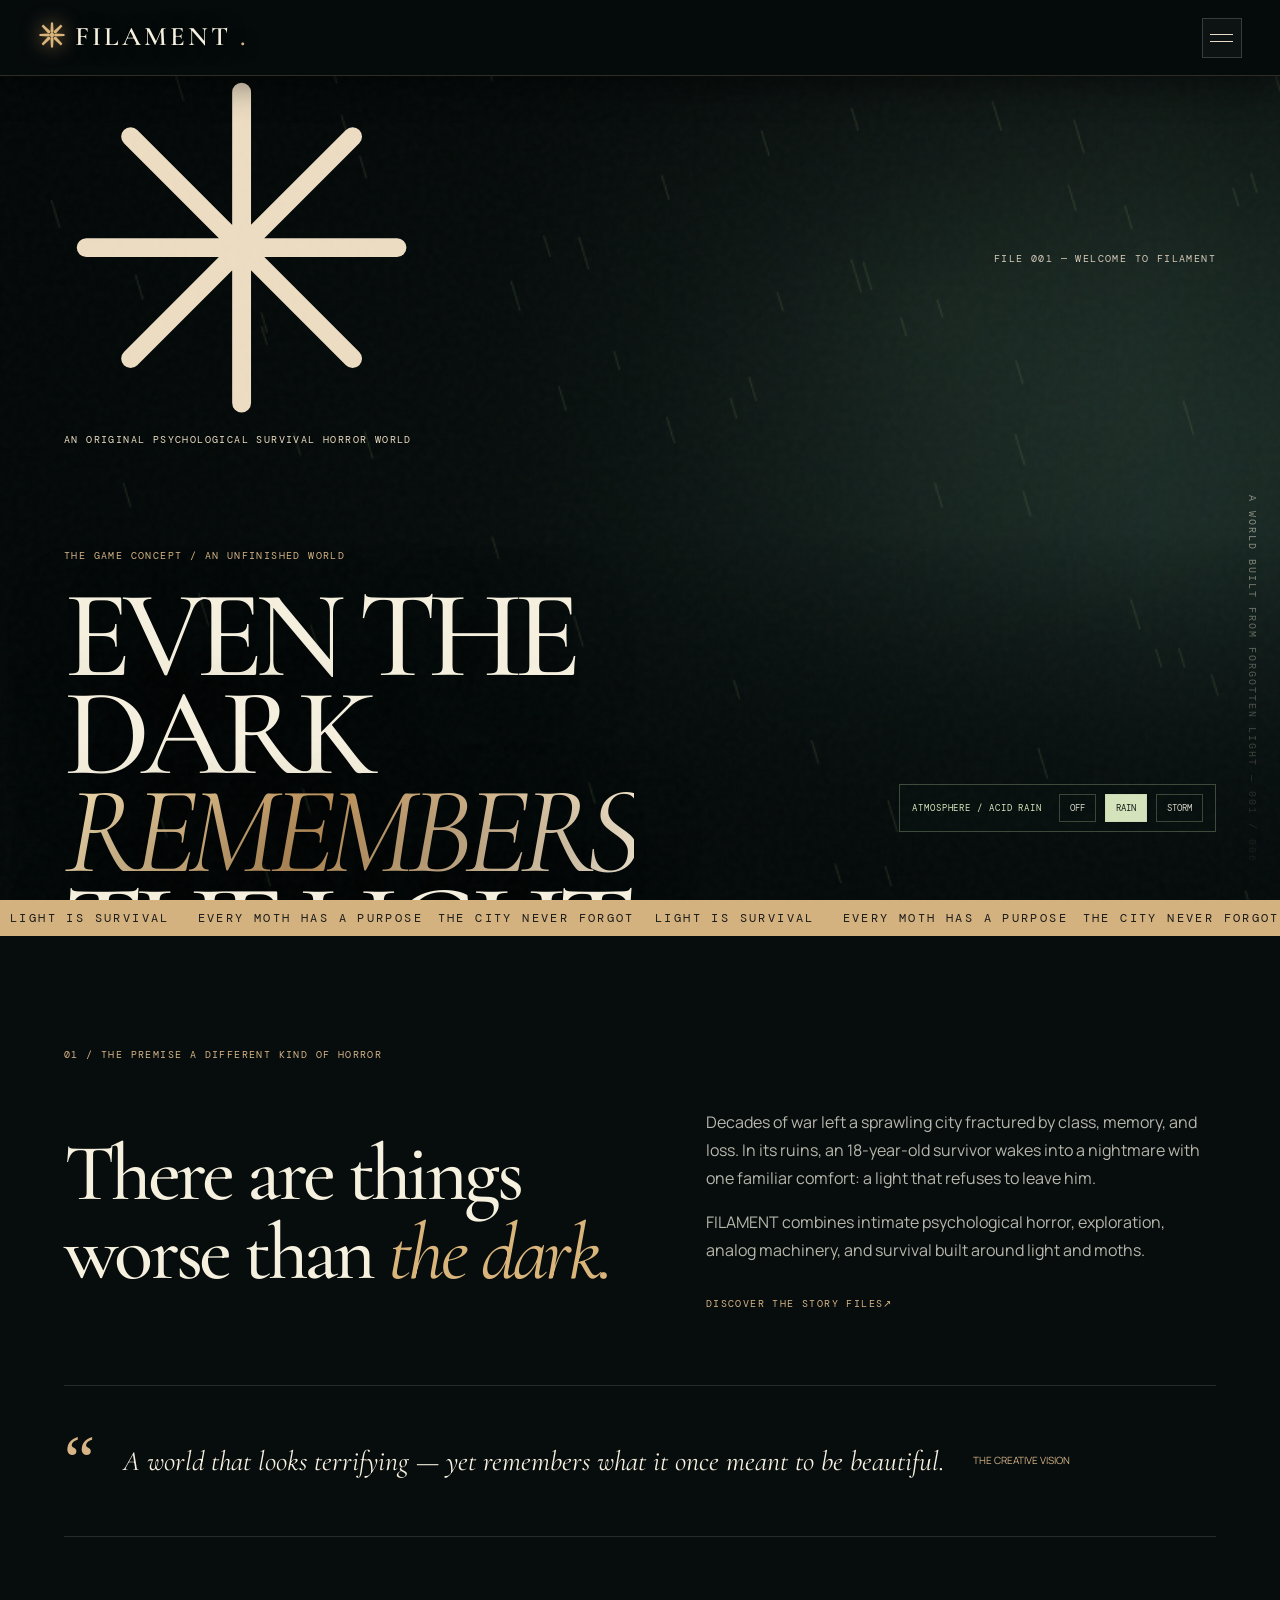
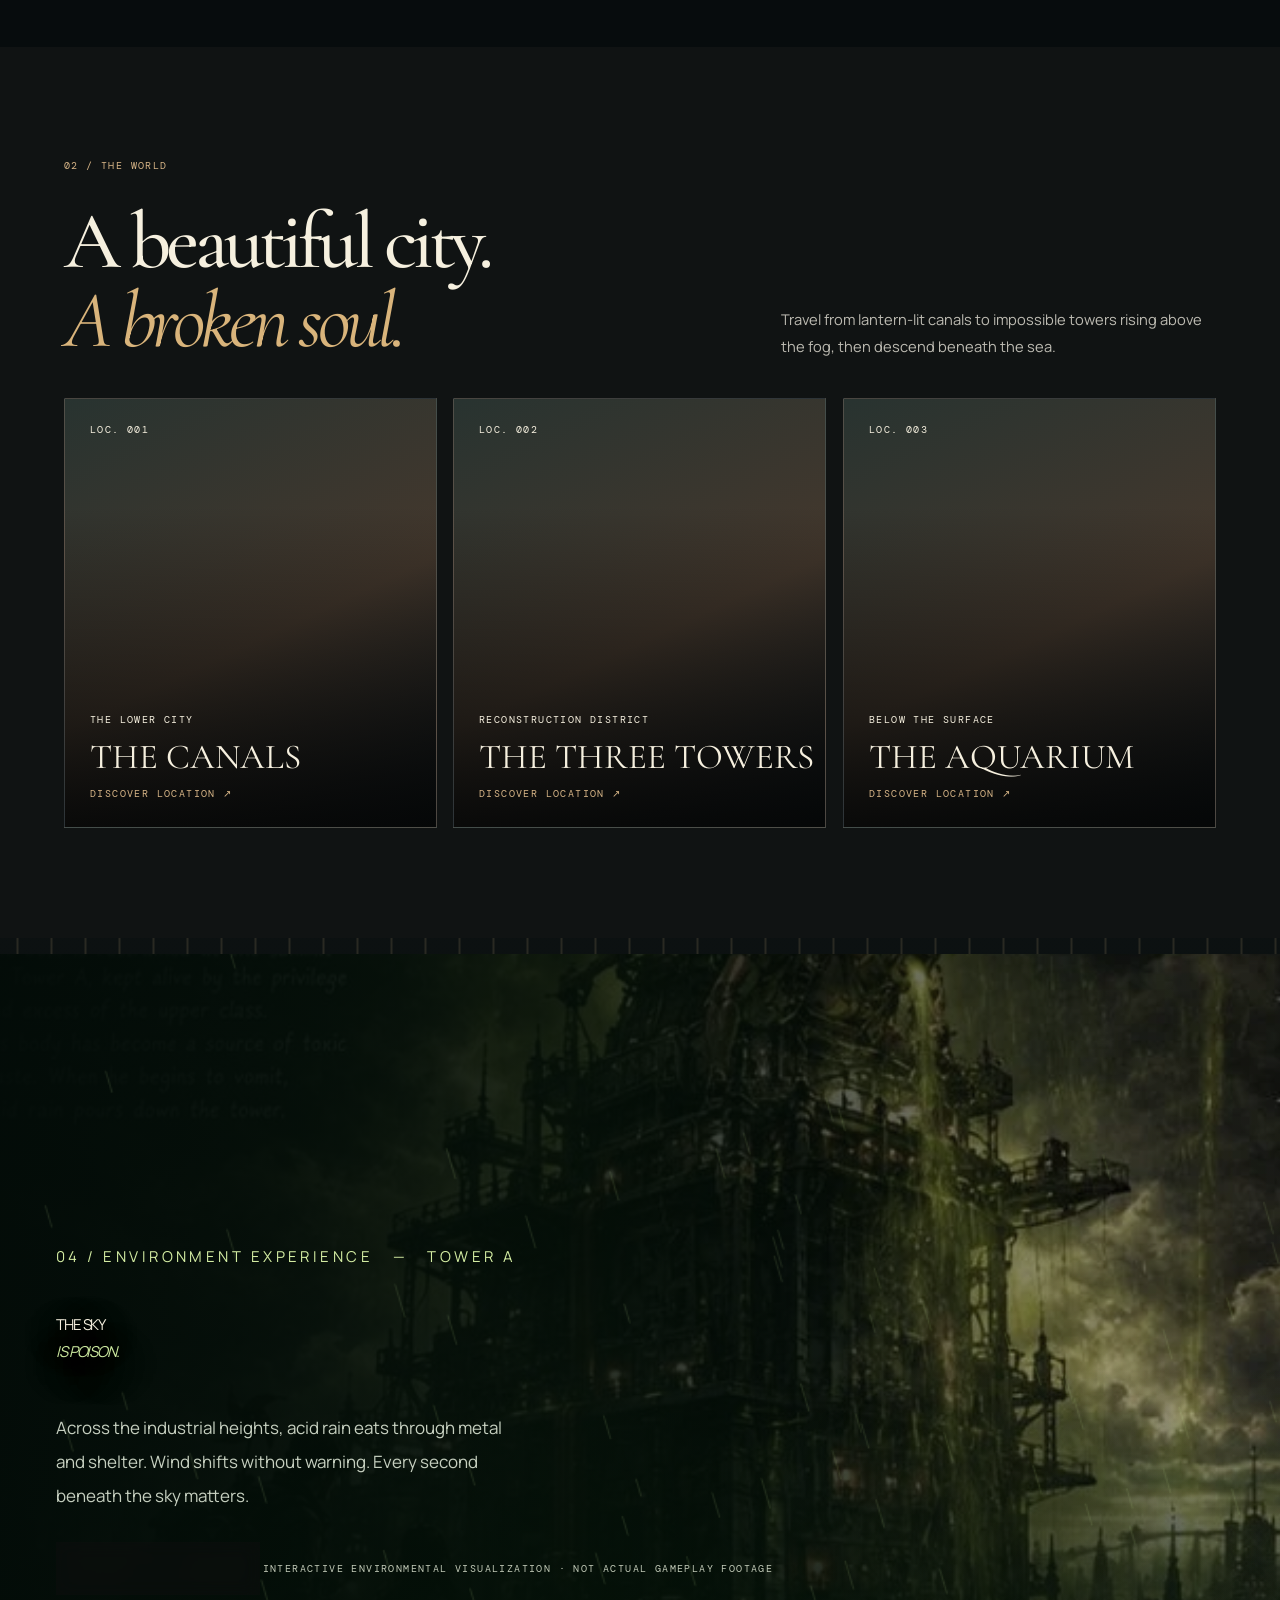
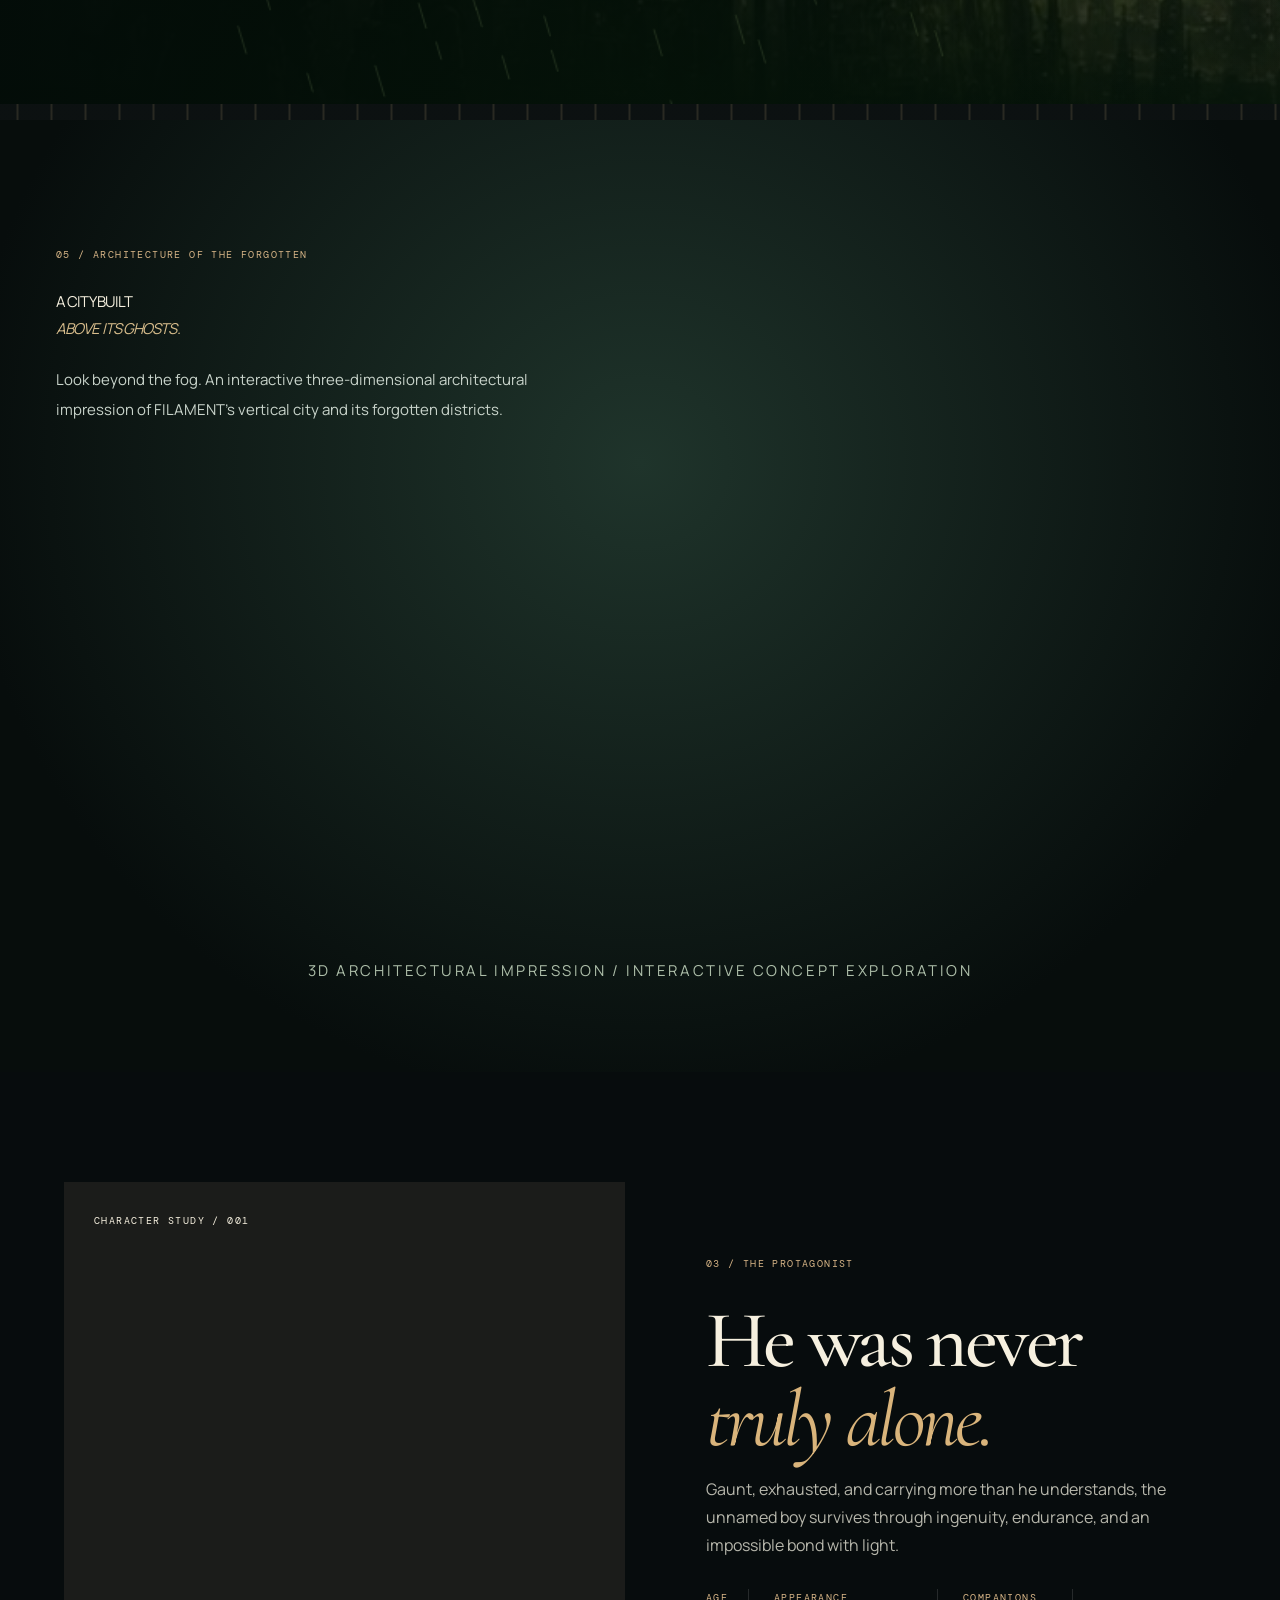
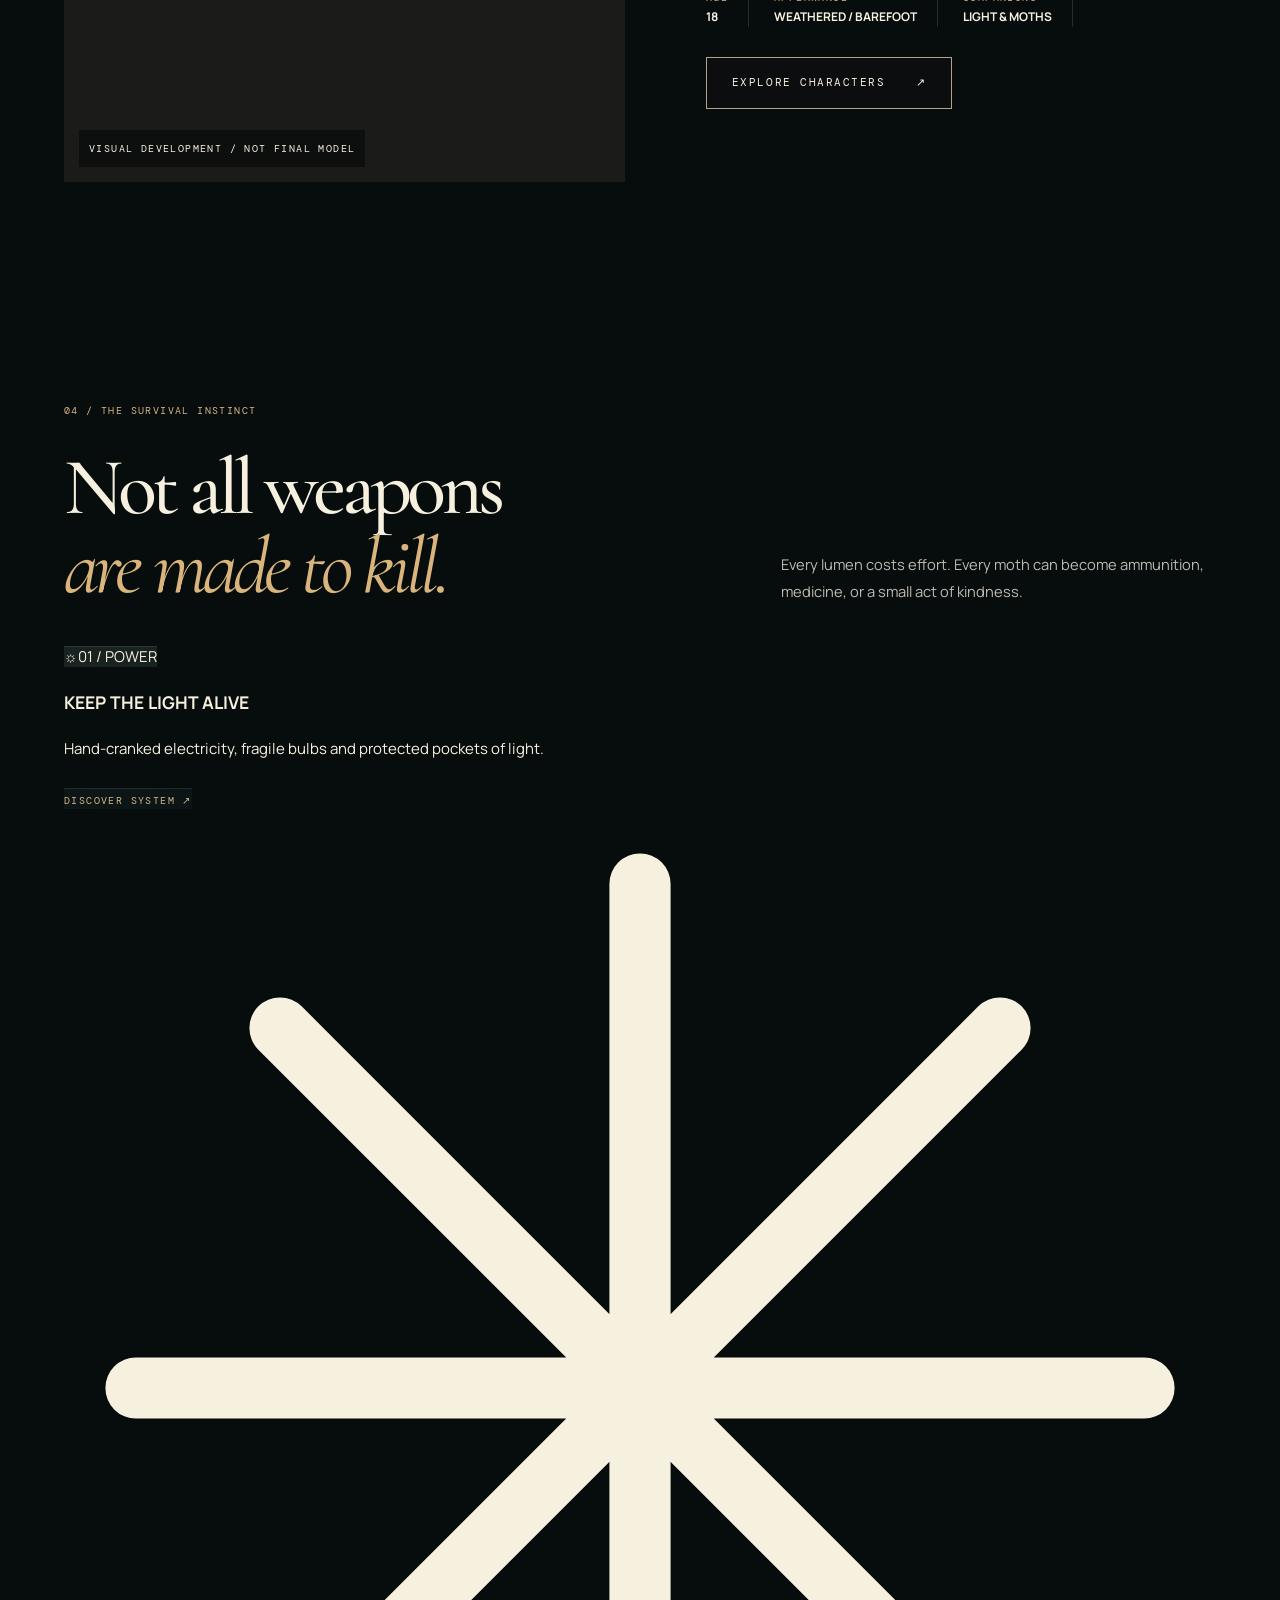
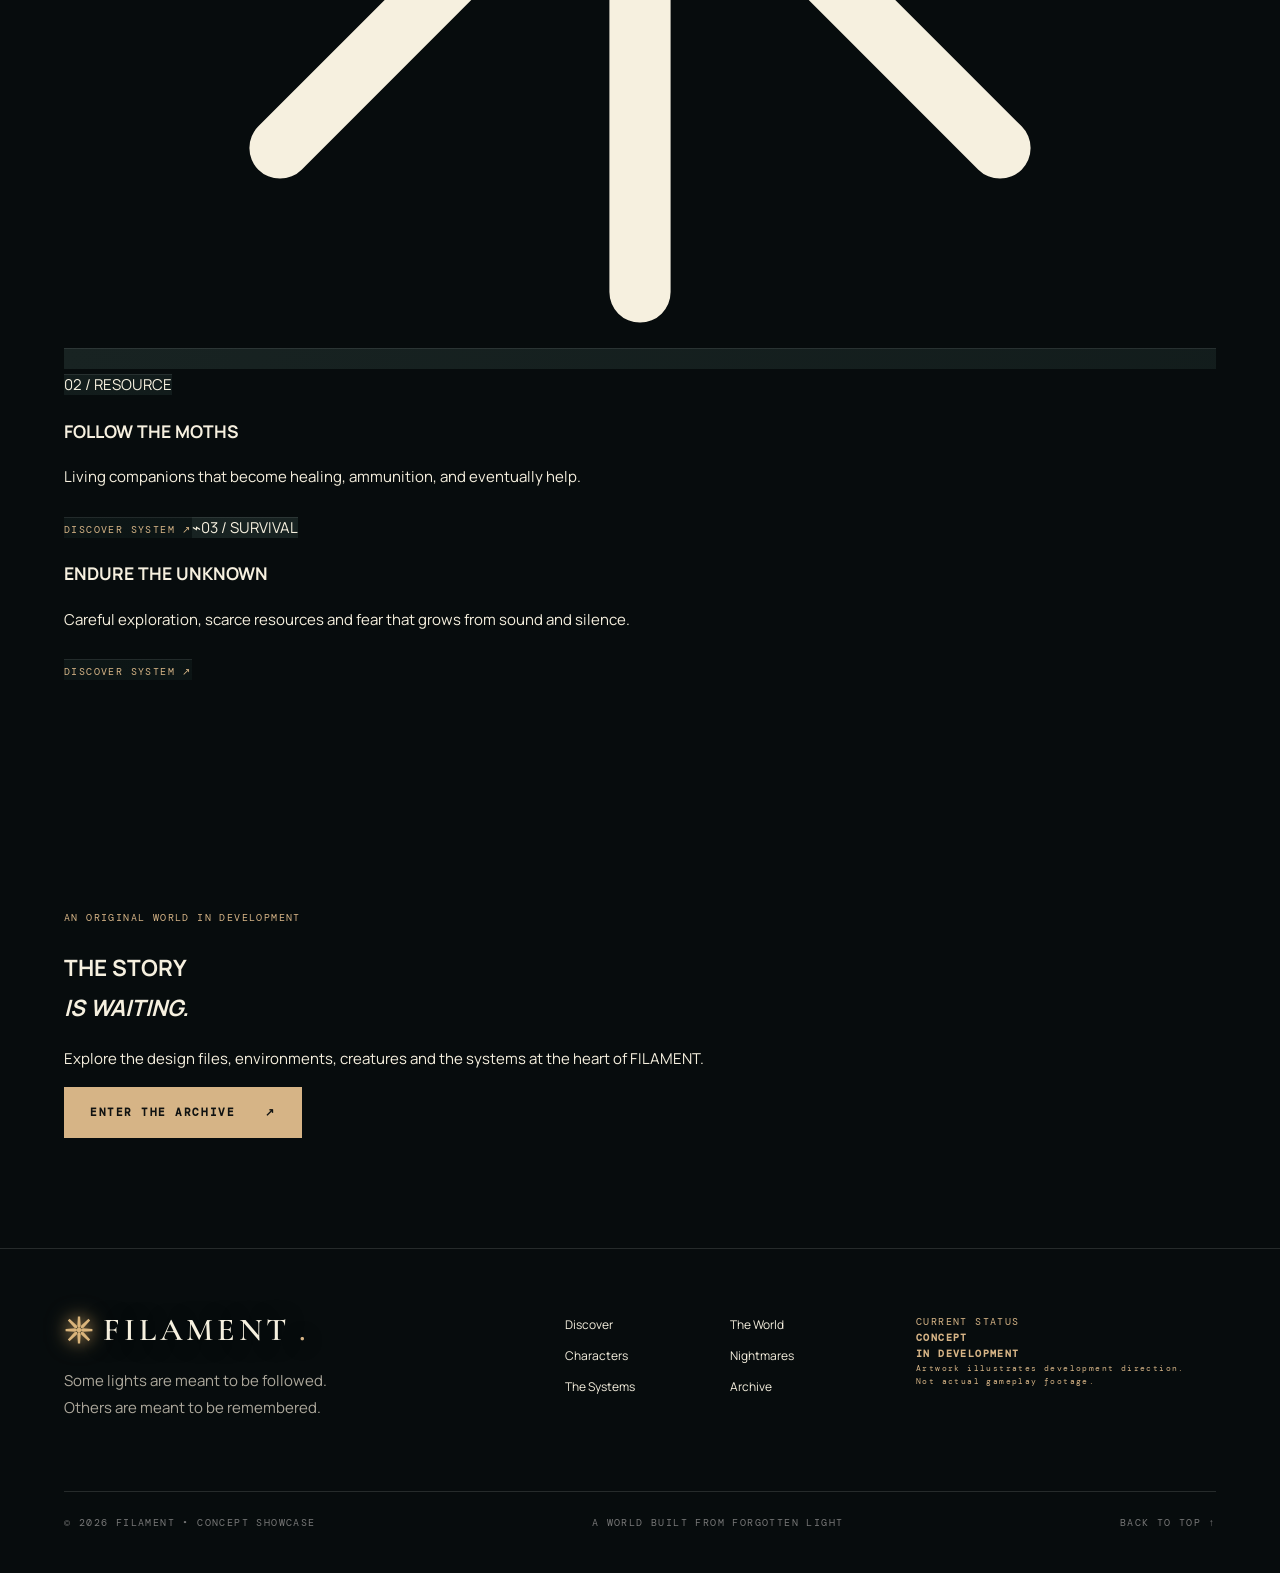
==== index.html @ 652386c0 "Restore missing creature/gallery layouts, rebalance negative spaces and unify footer logo" ====
<!doctype html>
<html lang="en"><head><meta charset="utf-8"/><meta name="viewport" content="width=device-width,initial-scale=1"/>
<meta name="theme-color" content="#0b0e0e"/><meta name="description" content="Discover FILAMENT, an original psychological survival horror world. Explore its characters, haunted city, creatures and light-driven survival systems."/>
<meta property="og:title" content="The Light Remembers | FILAMENT"/><meta property="og:description" content="Explore the atmospheric world, characters and survival systems of FILAMENT, a psychological horror game concept."/>
<title>The Light Remembers | FILAMENT</title><link rel="icon" href="assets/favicon.svg" type="image/svg+xml"/>
<link rel="preconnect" href="https://fonts.googleapis.com"/><link rel="preconnect" href="https://fonts.gstatic.com" crossorigin/>
<link href="https://fonts.googleapis.com/css2?family=Cormorant+Garamond:wght@400;500;600;700&family=DM+Mono:wght@400;500&family=Manrope:wght@400;500;600;700;800&display=swap" rel="stylesheet"/>
<link rel="stylesheet" href="style.css"/><link rel="preload" as="image" href="assets/world-city.webp"/>
<script src="script.js" defer></script><link rel="stylesheet" href="filament-immersive.css?v=4.1"/><link rel="stylesheet" href="filament-directors-cut.css?v=6"/><script src="filament-directors-cut.js?v=6" defer></script><link rel="stylesheet" href="filament-unified.css?v=7"><script src="filament-light.js?v=7" defer></script><link rel="stylesheet" href="filament-mobile-polish.css?v=9"><link rel="stylesheet" href="filament-layout-restored.css?v=10"></head>
<body class="page-home"><div class="noise" aria-hidden="true"></div><div class="scroll-meter" id="scroll-meter"></div>
<header class="site-header"><a class="wordmark" href="index.html" aria-label="FILAMENT home"><span class="brand-mark" aria-hidden="true"><svg class="filament-logo-symbol" xmlns="http://www.w3.org/2000/svg" viewBox="0 0 32 32" width="28" height="28" focusable="false" aria-hidden="true"><g fill="#d9b47b"><path d="M14.8 1.7h2.4l.6 10.4-1.8 2.4-1.8-2.4zM14.8 30.3h2.4l.6-10.4-1.8-2.4-1.8 2.4zM1.7 14.8v2.4l10.4.6 2.4-1.8-2.4-1.8zM30.3 14.8v2.4l-10.4.6-2.4-1.8 2.4-1.8zM5.9 4.1 4.1 5.9l7 7.8 3 .4-.4-3zM26.1 27.9l1.8-1.8-7-7.8-3-.4.4 3zM26.1 4.1l1.8 1.8-7 7.8-3 .4.4-3zM5.9 27.9l-1.8-1.8 7-7.8 3-.4-.4 3z"/><circle cx="16" cy="16" r="2.5"/></g></svg></span> FILAMENT<span class="wordmark-dot">.</span></a>
<nav class="desktop-nav" aria-label="Main navigation"><a class="nav-link active" href="index.html">Discover</a><a class="nav-link " href="world.html">The World</a><a class="nav-link " href="characters.html">Characters</a><a class="nav-link " href="creatures.html">Nightmares</a><a class="nav-link " href="systems.html">The Systems</a><a class="nav-link " href="archive.html">Archive</a></nav><div class="header-actions"><span class="header-state"><i></i> IN DEVELOPMENT</span><button class="menu-trigger" id="menu-trigger" type="button" aria-label="Open navigation" aria-expanded="false"><span></span><span></span></button></div></header>
<nav class="mobile-nav" id="mobile-nav" aria-label="Mobile navigation"><a class="nav-link active" href="index.html">Discover</a><a class="nav-link " href="world.html">The World</a><a class="nav-link " href="characters.html">Characters</a><a class="nav-link " href="creatures.html">Nightmares</a><a class="nav-link " href="systems.html">The Systems</a><a class="nav-link " href="archive.html">Archive</a></nav>
<main id="main">
<section class="hero-main"><div class="hero-scene"></div><div class="hero-glow" id="hero-glow"></div><div class="hero-vignette"></div>
<div class="hero-content container"><div class="hero-topline"><span class="eyebrow"><span class="tiny-star" aria-hidden="true"><svg xmlns="http://www.w3.org/2000/svg" viewBox="0 0 32 32" aria-hidden="true" focusable="false"><g stroke="currentColor" fill="none" stroke-width="1.7" stroke-linecap="round"><path d="M16 2v28M2 16h28M6 6l20 20M26 6 6 26"/></g><circle cx="16" cy="16" r="2.1" fill="currentColor"/></svg></span> AN ORIGINAL PSYCHOLOGICAL SURVIVAL HORROR WORLD</span><span class="section-index">FILE 001 — WELCOME TO FILAMENT</span></div>
<div class="hero-title-box"><div class="eyebrow gold">THE GAME CONCEPT / AN UNFINISHED WORLD</div><h1>EVEN THE DARK<br/><em>REMEMBERS</em><br/>THE LIGHT<span class="period">.</span></h1><p class="hero-desc">A city rebuilt from war. A boy guided by a single light. And a journey through a world that feels strangely familiar.</p>
<div class="hero-ctas"><a class="btn btn-gold" href="world.html">ENTER THE WORLD <span>↗</span></a><a class="btn btn-outline" href="characters.html">MEET THE BOY <span>↗</span></a></div></div>
<div class="hero-bottom"><div class="hero-coordinate"><span class="pulse-dot"></span> SIGNAL FOUND <strong>014.97 / NORTH CANAL</strong></div><button type="button" class="bulb-toggle" id="bulb-toggle" aria-pressed="true"><span class="bulb-toggle-icon" aria-hidden="true"><svg xmlns="http://www.w3.org/2000/svg" viewBox="0 0 32 32" aria-hidden="true" focusable="false"><g stroke="currentColor" fill="none" stroke-width="1.7" stroke-linecap="round"><path d="M16 2v28M2 16h28M6 6l20 20M26 6 6 26"/></g><circle cx="16" cy="16" r="2.1" fill="currentColor"/></svg></span><span>THE LIGHT IS <strong id="bulb-toggle-label">ON</strong></span><span class="switch"><i></i></span></button><a href="#premise" class="scroll-cue">SCROLL TO DESCEND <span>↓</span></a></div></div>
<div class="hero-side-text">A WORLD BUILT FROM FORGOTTEN LIGHT — 001 / 006</div></section>
<div class="ticker"><div class="ticker-track"><span>LIGHT IS SURVIVAL</span><b aria-hidden="true"><svg xmlns="http://www.w3.org/2000/svg" viewBox="0 0 32 32" aria-hidden="true" focusable="false"><g stroke="currentColor" fill="none" stroke-width="1.7" stroke-linecap="round"><path d="M16 2v28M2 16h28M6 6l20 20M26 6 6 26"/></g><circle cx="16" cy="16" r="2.1" fill="currentColor"/></svg></b><span>EVERY MOTH HAS A PURPOSE</span><b aria-hidden="true"><svg xmlns="http://www.w3.org/2000/svg" viewBox="0 0 32 32" aria-hidden="true" focusable="false"><g stroke="currentColor" fill="none" stroke-width="1.7" stroke-linecap="round"><path d="M16 2v28M2 16h28M6 6l20 20M26 6 6 26"/></g><circle cx="16" cy="16" r="2.1" fill="currentColor"/></svg></b><span>THE CITY NEVER FORGOT</span><b aria-hidden="true"><svg xmlns="http://www.w3.org/2000/svg" viewBox="0 0 32 32" aria-hidden="true" focusable="false"><g stroke="currentColor" fill="none" stroke-width="1.7" stroke-linecap="round"><path d="M16 2v28M2 16h28M6 6l20 20M26 6 6 26"/></g><circle cx="16" cy="16" r="2.1" fill="currentColor"/></svg></b><span>LIGHT IS SURVIVAL</span><b aria-hidden="true"><svg xmlns="http://www.w3.org/2000/svg" viewBox="0 0 32 32" aria-hidden="true" focusable="false"><g stroke="currentColor" fill="none" stroke-width="1.7" stroke-linecap="round"><path d="M16 2v28M2 16h28M6 6l20 20M26 6 6 26"/></g><circle cx="16" cy="16" r="2.1" fill="currentColor"/></svg></b><span>EVERY MOTH HAS A PURPOSE</span><b aria-hidden="true"><svg xmlns="http://www.w3.org/2000/svg" viewBox="0 0 32 32" aria-hidden="true" focusable="false"><g stroke="currentColor" fill="none" stroke-width="1.7" stroke-linecap="round"><path d="M16 2v28M2 16h28M6 6l20 20M26 6 6 26"/></g><circle cx="16" cy="16" r="2.1" fill="currentColor"/></svg></b><span>THE CITY NEVER FORGOT</span><b aria-hidden="true"><svg xmlns="http://www.w3.org/2000/svg" viewBox="0 0 32 32" aria-hidden="true" focusable="false"><g stroke="currentColor" fill="none" stroke-width="1.7" stroke-linecap="round"><path d="M16 2v28M2 16h28M6 6l20 20M26 6 6 26"/></g><circle cx="16" cy="16" r="2.1" fill="currentColor"/></svg></b></div></div>
<section class="section section-intro container" id="premise"><div class="section-kicker reveal">01 / THE PREMISE <span class="hairline"></span> A DIFFERENT KIND OF HORROR</div><div class="intro-layout"><div class="reveal"><h2 class="display-heading">There are things<br/>worse than <em>the dark.</em></h2></div><div class="intro-aside reveal"><p>Decades of war left a sprawling city fractured by class, memory, and loss. In its ruins, an 18-year-old survivor wakes into a nightmare with one familiar comfort: a light that refuses to leave him.</p><p>FILAMENT combines intimate psychological horror, exploration, analog machinery, and survival built around light and moths.</p><a class="text-link" href="archive.html">DISCOVER THE STORY FILES <span>↗</span></a></div></div><div class="quote-bar reveal"><span>“</span><p>A world that looks terrifying — yet remembers what it once meant to be beautiful.</p><small>THE CREATIVE VISION</small></div></section>
<section class="section world-preview"><div class="container"><div class="section-header reveal"><div><div class="section-kicker">02 / THE WORLD</div><h2 class="display-heading">A beautiful city.<br/><em>A broken soul.</em></h2></div><p>Travel from lantern-lit canals to impossible towers rising above the fog, then descend beneath the sea.</p></div><div class="world-preview-grid"><a class="feature-tile tile-canals reveal" href="world.html#canals"><img src="assets/world-canals.webp" loading="lazy" alt="Lantern-lit canal district concept illustration"/><span class="tile-n">LOC. 001</span><div class="tile-label"><small>THE LOWER CITY</small><strong>THE CANALS</strong><span>DISCOVER LOCATION ↗</span></div></a><a class="feature-tile tile-tower reveal" href="world.html#towers"><img src="assets/world-furnace.webp" loading="lazy" alt="Giant industrial tower in acid-green rain concept art"/><span class="tile-n">LOC. 002</span><div class="tile-label"><small>RECONSTRUCTION DISTRICT</small><strong>THE THREE TOWERS</strong><span>DISCOVER LOCATION ↗</span></div></a><a class="feature-tile tile-aqua reveal" href="world.html#aquarium"><img src="assets/world-aquarium.webp" loading="lazy" alt="Abandoned blue underwater atrium concept art"/><span class="tile-n">LOC. 003</span><div class="tile-label"><small>BELOW THE SURFACE</small><strong>THE AQUARIUM</strong><span>DISCOVER LOCATION ↗</span></div></a></div></div></section>
<div class="filament-film-strip" aria-hidden="true"></div>
<section class="filament-cinema" aria-label="Tower A storm cinematic showcase">
  <div class="filament-cinema-bg"></div><div class="filament-cinema-shade"></div>
  <div class="cinematic-copy">
    <span class="cinematic-tag">04 / ENVIRONMENT EXPERIENCE &nbsp; — &nbsp; TOWER A</span>
    <h2>THE SKY<br><em>IS POISON.</em></h2>
    <p>Across the industrial heights, acid rain eats through metal and shelter. Wind shifts without warning. Every second beneath the sky matters.</p>
    <a class="btn btn-outline" href="world.html#towers">ENTER TOWER A <span>↗</span></a>
    <span class="design-note">INTERACTIVE ENVIRONMENTAL VISUALIZATION · NOT ACTUAL GAMEPLAY FOOTAGE</span>
  </div>
</section>
<div class="filament-film-strip" aria-hidden="true"></div>
<section class="filament-diorama" aria-label="Interactive city model">
  <div class="diorama-container">
    <span class="section-kicker">05 / ARCHITECTURE OF THE FORGOTTEN</span>
    <h2>A CITY BUILT<br><em>ABOVE ITS GHOSTS.</em></h2>
    <p>Look beyond the fog. An interactive three-dimensional architectural impression of FILAMENT's vertical city and its forgotten districts.</p>
  </div>
  <div class="diorama-scene">
    <div class="diorama-world" aria-hidden="true">
      <div class="diorama-sil far"></div><div class="diorama-sil mid"></div>
      <div class="diorama-bridge"></div><div class="diorama-spire"></div>
      <div class="diorama-sil near"></div><div class="diorama-orb"></div>
    </div>
    <a class="diorama-hotspot a" href="world.html#towers">01 / THE THREE TOWERS ↗</a>
    <a class="diorama-hotspot b" href="world.html#canals">02 / THE CANALS ↗</a>
    <a class="diorama-hotspot c" href="world.html#aquarium">03 / THE AQUARIUM ↗</a>
  </div>
  <div class="diorama-note">3D ARCHITECTURAL IMPRESSION / INTERACTIVE CONCEPT EXPLORATION</div>
</section><section class="section encounter-section"><div class="container encounter-grid"><div class="encounter-art reveal"><div class="vertical-label">CHARACTER STUDY / 001</div><img src="assets/char-full.webp" loading="lazy" alt="Full-body 3D-style character concept of the young protagonist"/><div class="encounter-art-note">VISUAL DEVELOPMENT / NOT FINAL MODEL</div></div><div class="encounter-copy reveal"><div class="section-kicker">03 / THE PROTAGONIST</div><h2 class="display-heading">He was never<br/><em>truly alone.</em></h2><p>Gaunt, exhausted, and carrying more than he understands, the unnamed boy survives through ingenuity, endurance, and an impossible bond with light.</p><div class="character-facts"><div><small>AGE</small><b>18</b></div><div><small>APPEARANCE</small><b>WEATHERED / BAREFOOT</b></div><div><small>COMPANIONS</small><b>LIGHT & MOTHS</b></div></div><a class="btn btn-outline" href="characters.html">EXPLORE CHARACTERS <span>↗</span></a></div></div></section>
<section class="section system-home"><div class="container"><div class="section-header reveal"><div><div class="section-kicker">04 / THE SURVIVAL INSTINCT</div><h2 class="display-heading">Not all weapons<br/><em>are made to kill.</em></h2></div><p>Every lumen costs effort. Every moth can become ammunition, medicine, or a small act of kindness.</p></div><div class="systems-grid"><a class="system-card reveal" href="systems.html#light"><span class="system-icon">☼</span><span class="card-index">01 / POWER</span><h3>KEEP THE LIGHT ALIVE</h3><p>Hand-cranked electricity, fragile bulbs and protected pockets of light.</p><span class="text-link">DISCOVER SYSTEM ↗</span></a><a class="system-card reveal" href="systems.html#moths"><span class="system-icon" aria-hidden="true"><svg xmlns="http://www.w3.org/2000/svg" viewBox="0 0 32 32" aria-hidden="true" focusable="false"><g stroke="currentColor" fill="none" stroke-width="1.7" stroke-linecap="round"><path d="M16 2v28M2 16h28M6 6l20 20M26 6 6 26"/></g><circle cx="16" cy="16" r="2.1" fill="currentColor"/></svg></span><span class="card-index">02 / RESOURCE</span><h3>FOLLOW THE MOTHS</h3><p>Living companions that become healing, ammunition, and eventually help.</p><span class="text-link">DISCOVER SYSTEM ↗</span></a><a class="system-card reveal" href="systems.html#survival"><span class="system-icon">⌁</span><span class="card-index">03 / SURVIVAL</span><h3>ENDURE THE UNKNOWN</h3><p>Careful exploration, scarce resources and fear that grows from sound and silence.</p><span class="text-link">DISCOVER SYSTEM ↗</span></a></div></div></section>
<section class="section final-statement"><div class="final-backdrop"></div><div class="container final-center reveal"><span class="section-kicker">AN ORIGINAL WORLD IN DEVELOPMENT</span><h2>THE STORY<br/><em>IS WAITING.</em></h2><p>Explore the design files, environments, creatures and the systems at the heart of FILAMENT.</p><a class="btn btn-gold" href="archive.html">ENTER THE ARCHIVE <span>↗</span></a></div></section>
</main>
<footer class="footer"><div class="footer-top"><div><a class="wordmark footer-wordmark" href="index.html"><span class="brand-mark" aria-hidden="true"><svg class="filament-logo-symbol" xmlns="http://www.w3.org/2000/svg" viewBox="0 0 32 32" width="28" height="28" focusable="false" aria-hidden="true"><g fill="#d9b47b"><path d="M14.8 1.7h2.4l.6 10.4-1.8 2.4-1.8-2.4zM14.8 30.3h2.4l.6-10.4-1.8-2.4-1.8 2.4zM1.7 14.8v2.4l10.4.6 2.4-1.8-2.4-1.8zM30.3 14.8v2.4l-10.4.6-2.4-1.8 2.4-1.8zM5.9 4.1 4.1 5.9l7 7.8 3 .4-.4-3zM26.1 27.9l1.8-1.8-7-7.8-3-.4.4 3zM26.1 4.1l1.8 1.8-7 7.8-3 .4.4-3zM5.9 27.9l-1.8-1.8 7-7.8 3-.4-.4 3z"/><circle cx="16" cy="16" r="2.5"/></g></svg></span> FILAMENT<span class="wordmark-dot">.</span></a><p>Some lights are meant to be followed.<br/>Others are meant to be remembered.</p></div><div class="footer-links"><a href="index.html">Discover</a><a href="world.html">The World</a><a href="characters.html">Characters</a><a href="creatures.html">Nightmares</a><a href="systems.html">The Systems</a><a href="archive.html">Archive</a></div><div class="footer-stamp"><span class="eyebrow">CURRENT STATUS</span><strong>CONCEPT<br/>IN DEVELOPMENT</strong><small>Artwork illustrates development direction.<br/>Not actual gameplay footage.</small></div></div><div class="footer-bottom"><span>© 2026 FILAMENT • CONCEPT SHOWCASE</span><span>A WORLD BUILT FROM FORGOTTEN LIGHT</span><a href="#main">BACK TO TOP ↑</a></div></footer>
<div class="lightbox" id="lightbox" hidden role="dialog" aria-modal="true" aria-label="Concept artwork viewer"><button class="lightbox-close" data-lightbox-close aria-label="Close artwork">×</button><img id="lightbox-image" alt="Selected FILAMENT concept art"/><div id="lightbox-caption"></div></div>
</body></html>
---- style.css ----
:root{--bg:#0b0d0d;--panel:#161a19;--ink:#ebe9df;--muted:#ada89c;--gold:#d9b47b;--line:#ffffff20}*{box-sizing:border-box}html{scroll-behavior:smooth}body{margin:0;background:var(--bg);color:var(--ink);font:15px/1.75 Manrope,Arial,sans-serif}a{color:inherit;text-decoration:none}button,input{font:inherit}button{cursor:pointer;color:inherit}img{display:block;max-width:100%;object-fit:cover}main{overflow:hidden}.container{width:min(1240px,90%);margin:auto}.site-header{height:84px;position:sticky;top:0;z-index:60;background:#0c0e0de8;backdrop-filter:blur(22px);border-bottom:1px solid var(--line);display:flex;align-items:center;justify-content:space-between;padding:0 5%}.wordmark{font:600 29px/1 'Cormorant Garamond',Georgia,serif;letter-spacing:.12em}.brand-mark,.wordmark-dot,.gold,.period{color:var(--gold)}.desktop-nav,.header-actions,.hero-ctas,.hero-bottom,.hero-topline,.section-header,.design-tags,.hero-specs,.hero-coordinate,.tower-selector,.footer-bottom{display:flex;align-items:center;gap:25px}.nav-link{color:#b4b2a9;font-size:11px;letter-spacing:.08em;text-transform:uppercase}.nav-link:hover,.nav-link.active,.text-link:hover{color:var(--gold)}.header-state,.eyebrow,.section-kicker,.section-index,.design-tags,.hero-specs,.hero-coordinate,.scroll-cue,.section-index,.btn,.text-link,.design-note,.tile-n,.tile-label small,.tile-label span,.vertical-label,.encounter-art-note,.character-facts small,.tower-tab,.tower-metrics small,.tower-disclaimer,figcaption,.footer-stamp,.footer-bottom{font-family:'DM Mono',monospace;font-size:10px;letter-spacing:.14em}.header-state{color:#b4ae9f}.header-state i,.pulse-dot{display:inline-block;width:6px;height:6px;background:var(--gold);border-radius:50%;margin-right:7px;box-shadow:0 0 15px var(--gold)}.menu-trigger{display:none;background:none;border:0}.mobile-nav{display:none}.section{padding:110px 0}.hero-main{min-height:calc(100vh - 84px);position:relative;display:flex;align-items:center;background:radial-gradient(ellipse at 75% 37%,#68574455,transparent 51%),linear-gradient(120deg,#080a0a 5%,#172022 100%)}.hero-scene,.inner-hero-bg{position:absolute;inset:0;background-size:cover;background-position:center;opacity:.5}.hero-scene{background-image:linear-gradient(90deg,#0b0d0d 2%,transparent 95%),url('https://images.unsplash.com/photo-1519608487953-e999c86e7455?auto=format&fit=crop&w=1800&q=80')}.hero-vignette,.inner-hero-shade{position:absolute;inset:0;background:linear-gradient(90deg,#090b0af0 0%,#090b0a99 54%,#090b0a55 100%),linear-gradient(0deg,#0b0d0d,transparent 25%)}.hero-content{position:relative;z-index:2;padding:70px 0}.hero-topline{justify-content:space-between;color:#d7ccba}.hero-title-box{max-width:820px;margin:11vh 0}.hero-main h1,.inner-hero h1{font-family:'Cormorant Garamond',Georgia,serif;line-height:.84;font-weight:500;font-size:clamp(62px,8vw,132px);letter-spacing:-.04em;margin:22px 0 28px}.hero-main h1 em,.inner-hero h1 em,.display-heading em{color:var(--gold);font-weight:400}.hero-desc,.inner-hero-content>p{max-width:540px;color:#d3d0c7;font-size:16px}.btn{display:inline-flex;justify-content:center;align-items:center;gap:30px;padding:15px 25px;border:1px solid #b2a18b;text-transform:uppercase;font-size:11px;white-space:nowrap;transition:.3s}.btn:hover{transform:translateY(-3px)}.btn-gold{background:var(--gold);color:#101211;border-color:var(--gold);font-weight:800}.btn-outline{background:#1117}.hero-bottom{justify-content:space-between;flex-wrap:wrap}.bulb-toggle{background:#1f241eae;border:1px solid #d9b47b55;border-radius:40px;padding:9px 18px;font-family:'DM Mono',monospace;font-size:11px;display:flex;align-items:center;gap:10px}.bulb-toggle-icon{color:var(--gold)}.light-off .hero-glow{display:none}.light-off .hero-scene{filter:brightness(.25)}.switch{width:30px;height:15px;background:#a27c44;border-radius:15px;padding:2px}.switch i{display:block;width:11px;height:11px;border-radius:50%;background:white;transform:translateX(14px)}.light-off .switch i{transform:none}.hero-side-text{position:absolute;right:20px;top:55%;writing-mode:vertical-rl;font-family:monospace;font-size:10px;letter-spacing:.2em;opacity:.5}.ticker{background:#d4b27f;color:#1a1b1a;overflow:hidden;white-space:nowrap}.ticker-track{display:flex;justify-content:space-around;gap:30px;padding:10px;min-width:1100px;font:12px 'DM Mono',monospace;letter-spacing:.2em}.section-kicker{color:var(--gold);margin-bottom:28px}.display-heading{font:500 clamp(49px,5.6vw,88px)/.95 'Cormorant Garamond',Georgia,serif;margin:0 0 30px;letter-spacing:-.035em}.intro-layout,.split-feature,.encounter-grid,.image-story,.tower-detail{display:grid;grid-template-columns:1.1fr 1fr;gap:7%;align-items:center}.intro-aside,.section-header>p,.encounter-copy>p,.image-story-text>p,.muted-p,.large-p{max-width:550px;color:#b6b6ab;font-size:16px}.quote-bar{display:flex;gap:28px;align-items:center;margin-top:70px;padding:30px 0;border-top:1px solid var(--line);border-bottom:1px solid var(--line)}.quote-bar>span{font:70px Georgia,serif;color:var(--gold)}.quote-bar p{font:italic 28px 'Cormorant Garamond',serif}.quote-bar small{font-size:10px;color:var(--gold)}.section-header{align-items:end;justify-content:space-between;margin-bottom:45px}.world-preview{background:#101313}.world-preview-grid{display:grid;grid-template-columns:repeat(3,1fr);gap:16px}.feature-tile{min-height:430px;position:relative;overflow:hidden;background:linear-gradient(155deg,#283330,#44382d 55%,#0e161a);border:1px solid var(--line)}.feature-tile img{width:100%;height:100%;position:absolute;inset:0;transition:.6s}.feature-tile:hover img{transform:scale(1.055)}.feature-tile:after{content:"";position:absolute;inset:0;background:linear-gradient(0deg,#040505df,transparent 75%)}.tile-label,.tile-n{position:absolute;z-index:2;left:25px}.tile-n{top:22px}.tile-label{bottom:25px;display:flex;flex-direction:column;gap:7px}.tile-label strong{font:35px 'Cormorant Garamond',serif}.tile-label span{color:var(--gold)}.encounter-art{min-height:600px;background:#1b1c1a;position:relative}.encounter-art img{height:600px;width:100%;object-fit:cover;object-position:top}.vertical-label{position:absolute;top:30px;left:30px;z-index:2}.encounter-art-note{position:absolute;bottom:15px;left:15px;background:#080909b0;padding:10px}.character-facts,.tower-metrics{display:flex;gap:25px;flex-wrap:wrap;margin:30px 0}.character-facts div,.tower-metrics div{padding:0 20px 0 0;border-right:1px solid var(--line);display:flex;flex-direction:column}.character-facts small,.tower-metrics small{color:var(--gold)}.character-facts b{font-size:12px}.inner-hero{min-height:68vh;position:relative;display:flex;align-items:end;background:#171c1a}.inner-hero-bg{opacity:.5}.inner-hero-content{position:relative;z-index:2;padding:120px 0 80px}.inner-hero h1{font-size:clamp(62px,7vw,112px);margin:25px 0}.hero-specs{flex-wrap:wrap;margin-top:38px;color:var(--gold)}.feature-photo img{width:100%;min-height:480px;max-height:650px;object-fit:cover}.feature-photo figcaption{margin-top:14px;color:#a7a393}.design-tags{flex-wrap:wrap;margin-top:30px}.design-tags span{border:1px solid var(--line);padding:10px}.tower-section{background:#131715}.tower-selector{gap:0;flex-wrap:wrap}.tower-tab{border:1px solid var(--line);background:#1a201d;padding:18px 26px;flex:1;min-width:180px}.tower-tab span{display:block;color:var(--gold)}.tower-tab.selected{background:var(--gold);color:#111}.tower-tab.selected span{color:#35241c}.tower-detail{background:#0d1010;gap:0}.tower-detail-art img{height:450px;width:100%;object-fit:cover}.tower-detail-art{position:relative}.tower-detail-art>span{position:absolute;bottom:12px;left:20px;background:#070909ac;padding:10px;font:10px monospace}.tower-detail-text{padding:7%}.tower-detail-text h3{font:52px 'Cormorant Garamond',serif;margin:10px 0}.tower-detail-text p{color:var(--muted)}.image-story>img{width:100%;height:480px;object-fit:cover}.story-banner{padding:65px 0;background:#26231e}.story-banner h2{font:50px 'Cormorant Garamond',serif}.text-link{color:var(--gold);display:inline-flex;margin-top:15px}.footer{border-top:1px solid var(--line);padding:65px 5% 20px}.footer-top{display:flex;justify-content:space-between;gap:40px;flex-wrap:wrap}.footer-top p{color:var(--muted)}.footer-links{display:grid;grid-template-columns:repeat(2,auto);gap:5px 32px;font-size:12px}.footer-stamp{color:var(--gold)}.footer-stamp strong,.footer-stamp small{display:block}.footer-bottom{justify-content:space-between;border-top:1px solid var(--line);padding:22px 0;margin-top:55px;color:#777;flex-wrap:wrap}.scroll-meter{height:2px;background:var(--gold);position:fixed;top:0;left:0;z-index:90;width:0}.reveal{opacity:1;transform:none}.noise{position:fixed;inset:0;pointer-events:none;opacity:.03;background-image:url('data:image/svg+xml,%3Csvg viewBox=%220 0 160 160%22 xmlns=%22http://www.w3.org/2000/svg%22%3E%3Cfilter id=%22n%22%3E%3CfeTurbulence type=%22fractalNoise%22 baseFrequency=%22.8%22 numOctaves=%223%22/%3E%3C/filter%3E%3Crect width=%22100%25%22 height=%22100%25%22 filter=%22url(%23n)%22/%3E%3C/svg%3E');z-index:100}.page-home .hero-glow{position:absolute;right:20%;top:15%;width:300px;height:300px;background:#d5a45b44;filter:blur(150px)}.gallery-grid,.character-grid,.creature-grid,.system-grid{display:grid;grid-template-columns:repeat(auto-fit,minmax(260px,1fr));gap:24px}article,.card,.panel{border:1px solid var(--line);background:#141918}.section img{border-radius:2px}button:hover,.nav-link:hover{transition:.2s;color:var(--gold)}[data-zoom]{cursor:zoom-in}dialog{border:1px solid var(--gold);background:#0c1010;color:white;max-width:90vw;max-height:90vh}dialog img{max-height:80vh;object-fit:contain}@media(max-width:950px){.desktop-nav,.header-state{display:none}.menu-trigger{display:flex;flex-direction:column;gap:6px}.menu-trigger span{display:block;width:24px;height:2px;background:var(--gold)}.mobile-nav{display:none;position:fixed;top:84px;left:0;right:0;background:#111714;z-index:58;padding:25px;flex-direction:column;gap:15px;border-bottom:1px solid var(--line)}.mobile-nav.open{display:flex}.hero-topline .section-index,.hero-side-text{display:none}.world-preview-grid{grid-template-columns:1fr 1fr}.intro-layout,.encounter-grid,.split-feature,.image-story,.tower-detail{grid-template-columns:1fr}.section{padding:75px 0}.section-header{display:block}.encounter-art{min-height:0}.encounter-art img{height:550px}.hero-main h1{font-size:clamp(58px,11vw,100px)}}@media(max-width:600px){.site-header{height:70px}.mobile-nav{top:70px}.hero-main{min-height:730px}.hero-content{padding:35px 0}.hero-title-box{margin:80px 0 50px}.hero-main h1{font-size:clamp(53px,13vw,75px)}.hero-bottom,.hero-ctas{align-items:flex-start;gap:12px}.hero-ctas .btn{padding:12px}.world-preview-grid{grid-template-columns:1fr}.feature-tile{min-height:350px}.display-heading{font-size:54px}.inner-hero{min-height:520px}.inner-hero h1{font-size:62px}.inner-hero-content{padding:90px 0 50px}.hero-specs{gap:10px}.footer-top{display:block}.footer-links{margin:30px 0}.quote-bar{display:block}.section-header>p{font-size:14px}}
---- filament-immersive.css ----
/* FILAMENT // IMMERSIVE EDITION — 2026 */
:root{--signal:#d3e89c;--signal-glow:rgba(167,214,103,.38);--gold:#d6b486;--cream:#f6f0df}
html{scroll-behavior:smooth}
body{background:#070c0d;color:var(--cream)}
.site-header{position:fixed;z-index:110;height:82px;background:rgba(5,10,12,.83);backdrop-filter:blur(24px);-webkit-backdrop-filter:blur(24px);border-color:#e3c99a27;transition:height .4s,background .4s}
.site-header.condensed{height:68px;background:rgba(4,8,9,.94)}
.wordmark{text-shadow:0 2px 20px #0009;letter-spacing:.18em}
.brand-mark{filter:drop-shadow(0 0 10px #edb968a8)}
.nav-link{transition:color .3s,text-shadow .3s}
.nav-link:hover{color:#ffdfad;text-shadow:0 0 22px #e8b76b88}
.mobile-nav{position:fixed;top:82px}
.site-header.condensed~.mobile-nav{top:68px}
.hero-main{min-height:730px;height:100svh;max-height:none;overflow:hidden;background:radial-gradient(ellipse at 73% 35%,#284037 0%,#070d0d 77%);isolation:isolate}
.hero-main .hero-scene{z-index:-3;filter:saturate(.73) brightness(.7) contrast(1.18);transform:scale(1.09);transition:filter .8s}
.hero-main .hero-glow{z-index:-2;background:radial-gradient(ellipse at 70% 35%,#ffe0a840,transparent 49%);mix-blend-mode:screen}
.hero-main .hero-vignette{z-index:1;background:linear-gradient(90deg,#030808ed 0%,#030808b0 40%,transparent 90%),linear-gradient(0deg,#050b0b,transparent 41%,#0008)}
.hero-main .hero-content{z-index:8;pointer-events:none}
.hero-main .hero-content a,.hero-main .hero-content button{pointer-events:auto}
.hero-main h1{font-size:clamp(70px,9.7vw,170px);letter-spacing:-.068em;line-height:.79;text-shadow:0 13px 60px #000c}
.hero-main h1 em{background:linear-gradient(115deg,#ffebbe 0%,#c89a60 45%,#fff2d9 95%);-webkit-background-clip:text;background-clip:text;color:transparent}
.hero-main .hero-desc{color:#ecebe1;max-width:490px;text-shadow:0 3px 18px #000}
.hero-main .hero-topline .eyebrow{color:#edddc3}
.hero-main .hero-bottom{border-top-color:#ebd1ac4b}
.filament-depth{position:absolute;inset:-7%;z-index:-2;pointer-events:none;background:radial-gradient(ellipse at 70% 30%,#93af5940,transparent 30%),linear-gradient(0deg,#09181277,transparent 50%);filter:blur(30px);animation:filamentBreath 9s ease-in-out infinite alternate}
@keyframes filamentBreath{to{transform:translate3d(0,2%,0) scale(1.12)}}
.filament-storm{position:absolute;inset:0;pointer-events:none;overflow:hidden;z-index:3}
.filament-storm canvas{width:100%;height:100%;position:absolute;inset:0;display:block}
.filament-lightning{position:absolute;inset:0;pointer-events:none;z-index:4;opacity:0;background:radial-gradient(ellipse at 71% 35%,#d7ffa877,transparent 60%);mix-blend-mode:screen}
.filament-lightning.flash{animation:filamentFlash .58s linear}
@keyframes filamentFlash{0%,12%,22%,100%{opacity:0}14%{opacity:.66}24%{opacity:.9}32%{opacity:.07}}
.filament-weather{position:absolute;right:5.5vw;top:25%;width:208px;z-index:12;padding:19px;border:1px solid #c1d9b04c;background:#071411c2;backdrop-filter:blur(19px);-webkit-backdrop-filter:blur(19px);box-shadow:0 30px 80px #0008,inset 0 1px #ffffff12}
.filament-weather small{font:9px/1.7 var(--font-mono);letter-spacing:.15em;color:#c1cdb6;display:block}
.filament-weather strong{font:500 29px/.9 var(--font-display);color:#e6f3c8;display:block;margin:15px 0}
.filament-weather .weather-status{font:9px/1.9 var(--font-mono);letter-spacing:.06em;color:#b7c8b2}
.filament-weather .weather-control{display:flex;gap:5px;margin-top:15px}
.filament-weather button{flex:1;min-width:0;padding:10px 3px;color:#c9d6c5;font:8px var(--font-mono);border:1px solid #deefcc44;background:#ffffff08;cursor:pointer}
.filament-weather button[aria-pressed=true]{background:#d3e7a5;border-color:#d3e7a5;color:#172213}
.filament-weather .weather-bar{display:block;height:22px;margin-top:10px;background:repeating-linear-gradient(90deg,transparent 0 4px,#d4efc744 5px 6px,transparent 7px 11px);mask-image:linear-gradient(90deg,transparent,#000,transparent)}
.filament-caption{position:absolute;right:35px;bottom:35px;color:#d7e7c3bd;font:9px var(--font-mono);letter-spacing:.17em;z-index:7;pointer-events:none}
.filament-caption b{color:#c9eb91}
.filament-artfix{object-fit:cover}
.filament-film-strip{height:16px;opacity:.7;background:repeating-linear-gradient(90deg,#0e1313 0 16px,#c7b18440 17px 18px,#0e1313 19px 34px)}
.filament-cinema{position:relative;min-height:750px;background:radial-gradient(ellipse at 60% 33%,#364c2d,#0a150d 73%);display:flex;align-items:end;isolation:isolate;overflow:hidden}
.filament-cinema .filament-cinema-bg{position:absolute;inset:-2%;z-index:-2;background:linear-gradient(90deg,#030b08c9,transparent 85%),url('assets/world-furnace.webp') center/cover;filter:brightness(.75) saturate(.85);transform:scale(1.04)}
.filament-cinema .filament-cinema-shade{position:absolute;inset:0;z-index:2;background:linear-gradient(90deg,#030c08ed 0%,#041108b5 46%,#07150a09 95%),linear-gradient(0deg,#041208f0 0%,transparent 45%);pointer-events:none}
.filament-cinema .filament-storm{z-index:1}
.filament-cinema .cinematic-copy{position:relative;z-index:7;width:min(1390px,calc(100% - 112px));margin:0 auto;padding:110px 0;pointer-events:none}
.filament-cinema .cinematic-copy a{pointer-events:auto}
.filament-cinema .cinematic-tag{font:10px var(--font-mono);letter-spacing:.23em;color:#d3eca2}
.filament-cinema h2{font:500 clamp(110px,13vw,190px)/.72 var(--font-display);letter-spacing:-.075em;margin:42px 0 46px;text-shadow:0 12px 45px #0009}
.filament-cinema h2 em{font-weight:400;color:#cdeba0}
.filament-cinema p{max-width:470px;color:#e7f1dfd9;font-size:17px;line-height:2;margin-bottom:30px}
.filament-cinema .design-note{margin-top:31px;color:#c1c9b7}
.filament-cinema .btn-outline{border-color:#d2eac299;backdrop-filter:blur(8px)}
.filament-diorama{background:radial-gradient(ellipse at 50% 36%,#1f342b,#070d0c 75%);padding:120px 0 70px;position:relative;overflow:hidden}
.diorama-container{width:min(1390px,calc(100% - 112px));margin:0 auto;position:relative;z-index:3}
.filament-diorama h2{font:500 clamp(77px,8vw,140px)/.87 var(--font-display);letter-spacing:-.06em;margin:23px 0}
.filament-diorama h2 em{color:#d8bd8c}
.filament-diorama p{color:#c8d3ca;max-width:490px;line-height:2}
.diorama-scene{height:500px;perspective:1100px;position:relative;isolation:isolate;overflow:hidden;margin:0 -12vw 0;mask-image:linear-gradient(0deg,transparent 0,#000 15%,#000 92%,transparent)}
.diorama-world{position:absolute;inset:0;transform-style:preserve-3d;transform:rotateX(10deg);will-change:transform}
.diorama-world:before{content:'';position:absolute;inset:15%;background:radial-gradient(ellipse at 65% 34%,#bbca7c40,transparent 48%);filter:blur(20px);transform:translateZ(-180px)}
.diorama-sil{position:absolute;left:-12%;bottom:-5%;width:124%;height:75%;clip-path:polygon(0 100%,0 60%,5% 60%,5% 35%,9% 35%,9% 69%,12% 69%,12% 39%,15% 39%,15% 58%,21% 58%,21% 13%,23% 13%,23% 4%,25% 13%,25% 49%,31% 49%,31% 34%,34% 34%,34% 61%,38% 61%,38% 27%,42% 27%,42% 62%,47% 62%,47% 21%,49% 21%,49% 5%,51% 21%,51% 44%,57% 44%,57% 62%,61% 62%,61% 29%,65% 29%,65% 47%,69% 47%,69% 12%,71% 12%,71% 0,73% 12%,73% 43%,78% 43%,78% 69%,83% 69%,83% 36%,89% 36%,89% 67%,93% 67%,93% 41%,100% 41%,100% 100%);background:#0e201b;filter:drop-shadow(0 0 24px #d9e9c233)}
.diorama-sil.far{transform:translateZ(-160px) scale(1.3);background:#63857a;opacity:.21;bottom:12%}
.diorama-sil.mid{transform:translateZ(15px) scale(1.12);background:#1d3e34;opacity:.65}
.diorama-sil.near{transform:translateZ(140px) scale(1.13);background:#0a1713;bottom:-16%}
.diorama-spire{position:absolute;left:50%;bottom:0;transform:translateZ(110px);height:93%;width:74px;background:linear-gradient(90deg,#0b1613,#5e6147 43%,#0c1712);clip-path:polygon(45% 0,55% 0,63% 12%,82% 22%,86% 94%,100% 100%,0 100%,14% 94%,18% 22%,37% 12%)}
.diorama-spire:after{content:'';position:absolute;inset:10% 32%;background:repeating-linear-gradient(0deg,transparent 0 12px,#f8d18867 13px 15px,transparent 17px 36px)}
.diorama-bridge{position:absolute;left:20%;right:18%;top:60%;height:2px;background:linear-gradient(90deg,transparent,#ffe5a5ac,transparent);box-shadow:0 0 16px #e8cc97;transform:rotate(-5deg) translateZ(100px)}
.diorama-orb{position:absolute;top:30%;left:27%;width:9px;height:9px;transform:translateZ(200px);border-radius:50%;background:#ebeca5;box-shadow:0 0 0 11px #f7eb9f14,0 0 65px 14px #f7eaa47a;animation:filamentFloat 5s ease-in-out infinite}
@keyframes filamentFloat{50%{transform:translate3d(0,-15px,200px)}}
.diorama-hotspot{position:absolute;z-index:5;display:inline-block;padding:12px 14px;border:1px solid #e6d4ac80;background:#101b19c7;color:#f0e5c9;font:10px var(--font-mono);letter-spacing:.12em;backdrop-filter:blur(11px);transition:.3s}
.diorama-hotspot:hover{transform:translateY(-5px);background:#ecd4a1;color:#171b15}
.diorama-hotspot.a{left:54%;top:18%}.diorama-hotspot.b{left:14%;top:56%}.diorama-hotspot.c{right:14%;top:73%}
.diorama-note{text-align:center;color:#adbea9;font:9px var(--font-mono);letter-spacing:.17em;margin:18px 0}
.filament-tower-storm{position:absolute;inset:0;pointer-events:none;z-index:3}
.tower-detail-art{position:relative;isolation:isolate}
.tower-detail-art .filament-storm{z-index:3}
.filament-environment-label{position:absolute;top:18px;left:18px;z-index:6;padding:9px 12px;border:1px solid #d1eab974;background:#081711b0;color:#d1edb8;font:9px var(--font-mono);letter-spacing:.12em}
.page-world .world-hero{overflow:hidden;isolation:isolate}
.page-world .world-hero .filament-storm{z-index:2}
.page-world .inner-hero-content{z-index:5}
.feature-tile,.system-card,.archive-item{transform-style:preserve-3d;will-change:transform}
.feature-tile img,.archive-item img,.feature-photo img{transition:transform 1s cubic-bezier(.18,.76,.24,1),filter .7s}
.feature-tile:hover img,.archive-item:hover img,.feature-photo:hover img{transform:scale(1.07);filter:saturate(1.08) contrast(1.08)}
.system-card{background:linear-gradient(120deg,#182322,#0c1515);border-color:#d6be9252;box-shadow:inset 0 1px #ffffff17;transition:transform .3s,box-shadow .3s,border-color .3s}
.system-card:hover{box-shadow:0 35px 75px #000a,inset 0 1px #ffffff20;border-color:#d2c49b99}
.section-header .display-heading{letter-spacing:-.06em}
@media(max-width:1100px){.filament-weather{right:25px;top:23%;width:175px}.filament-cinema .cinematic-copy,.diorama-container{width:calc(100% - 70px)}}
@media(max-width:860px){.filament-weather{display:none}.filament-cinema{min-height:660px}.filament-cinema h2{font-size:clamp(96px,14vw,146px)}.diorama-scene{height:400px}.filament-diorama{padding:90px 0 50px}}
@media(max-width:600px){.hero-main{min-height:650px;max-height:none}.hero-main h1{font-size:clamp(51px,11.4vw,80px)}.hero-main .hero-scene{background-position:60% center}.filament-caption{display:none}.filament-cinema{min-height:600px}.filament-cinema .cinematic-copy,.diorama-container{width:calc(100% - 36px)}.filament-cinema .cinematic-copy{padding:100px 0 80px}.filament-cinema h2{font-size:clamp(86px,17vw,129px);margin:32px 0}.filament-cinema p{font-size:14px}.filament-diorama h2{font-size:clamp(56px,13vw,88px)}.diorama-scene{height:310px;margin:30px -20vw 0}.diorama-hotspot{font-size:8px;padding:8px}.diorama-hotspot.a{left:48%;top:17%}.diorama-hotspot.b{left:12%;top:57%}.diorama-hotspot.c{right:8%;top:75%}}
@media(prefers-reduced-motion:reduce){.filament-storm canvas{display:none}.filament-depth,.diorama-orb{animation:none}.filament-lightning.flash{animation:none}.feature-tile,.system-card{will-change:auto}}
---- filament-directors-cut.css ----
/* FILAMENT / DIRECTOR'S CUT — GLOBAL SHELL */
html,body{width:100%;max-width:100%;overflow-x:clip}body{padding-top:0}
.site-header,.site-header.condensed{position:fixed!important;inset:0 0 auto 0!important;width:100%!important;max-width:none!important;box-sizing:border-box!important;padding:0 clamp(20px,3vw,64px)!important;min-height:78px;display:grid!important;grid-template-columns:minmax(200px,1fr) auto minmax(130px,1fr);gap:clamp(14px,1.8vw,36px);align-items:center;border-bottom:1px solid #d4c2a329!important;background:linear-gradient(180deg,#07100feb,#081010db)!important;backdrop-filter:blur(22px);box-shadow:0 4px 55px #0005}
.site-header.condensed{min-height:68px;height:68px}.site-header .wordmark{display:flex;align-items:center;gap:12px;white-space:nowrap;font-size:clamp(23px,2.1vw,34px);line-height:1;letter-spacing:.16em;min-width:0}.site-header .wordmark .brand-mark{font-size:31px;margin:0}.site-header .desktop-nav{display:flex;align-items:center;justify-content:center;gap:clamp(10px,1.35vw,24px)!important;min-width:0}.site-header .desktop-nav .nav-link{white-space:nowrap;font-size:clamp(9px,.72vw,11px)!important;letter-spacing:.11em;position:relative;padding:12px 0}
.site-header .desktop-nav .nav-link:after{content:'';position:absolute;bottom:5px;left:0;right:100%;height:1px;background:#efce93;transition:right .3s}.site-header .desktop-nav .nav-link:hover:after,.site-header .desktop-nav .nav-link.active:after{right:0}
.site-header .header-actions{display:flex;align-items:center;justify-content:flex-end;gap:15px;min-width:0}.site-header .header-state{font:9px/1.4 'DM Mono',monospace!important;letter-spacing:.15em!important;white-space:nowrap;color:#d1c1a4}.site-header .header-state i{width:6px;height:6px}.site-header .menu-trigger{display:none}
.mobile-nav{position:fixed!important;left:0;right:0;top:78px!important;width:100%;z-index:109;background:#07100ff5;backdrop-filter:blur(22px);padding:14px 28px 28px;border-bottom:1px solid #d4c2a329}.site-header.condensed~.mobile-nav{top:68px!important}
header~main .inner-hero{padding-top:max(120px,12vw)}
.noise{pointer-events:none}
.body-experience{background:#060a0b}
.experience-intro{position:relative;min-height:76svh;display:flex;align-items:end;overflow:hidden;padding:150px 5vw 90px;background:#090d0e;isolation:isolate}
.experience-intro:after{content:'';position:absolute;inset:0;background:linear-gradient(90deg,#05090ae8,transparent 85%),linear-gradient(0deg,#070b0bf5,transparent 65%);z-index:-1}
.experience-intro .scene-photo{position:absolute;inset:0;z-index:-2;width:100%;height:100%;object-fit:cover;filter:brightness(.58) saturate(.85);transform:scale(1.08);animation:slowdrift 26s ease-in-out infinite alternate}
@keyframes slowdrift{to{transform:scale(1.18) translate(-1%,1.5%)}}
.exp-content{width:min(1350px,100%);margin:0 auto;position:relative}
.exp-kicker{font:11px 'DM Mono',monospace;color:#d6b887;letter-spacing:.22em;text-transform:uppercase}
.exp-title{font:500 clamp(70px,11vw,180px)/.75 'Cormorant Garamond',Georgia,serif;letter-spacing:-.05em;margin:25px 0 36px;text-wrap:balance}
.exp-title em{color:#d8c098;font-weight:400}.exp-sub{max-width:530px;font-size:17px;color:#dad7cdca;line-height:1.8}
.exp-marquee{border-top:1px solid #d1ba9025;border-bottom:1px solid #d1ba9025;overflow:hidden;white-space:nowrap;padding:16px 0;color:#d6bd8b;font:10px 'DM Mono',monospace;letter-spacing:.2em;background:#0d1110}.exp-marquee span{display:inline-block;animation:marquee 36s linear infinite}@keyframes marquee{to{transform:translateX(-50%)}}
.atlas-shell{max-width:1480px;margin:0 auto;padding:90px clamp(20px,4vw,65px) 135px}
.atlas-top{display:flex;align-items:end;justify-content:space-between;gap:24px;margin-bottom:36px}.atlas-top h2,.journal-heading{font:500 clamp(45px,6.1vw,95px)/.89 'Cormorant Garamond',Georgia,serif;letter-spacing:-.04em;margin:15px 0}.atlas-top p{color:#aca99d;max-width:340px}
.atlas-stage{min-height:650px;display:grid;grid-template-columns:minmax(0,1.65fr) minmax(280px,.8fr);gap:0;border:1px solid #d3b88736;background:#0a100e}
.atlas-viewport{position:relative;overflow:hidden;min-height:650px;perspective:1100px;isolation:isolate}
.atlas-canvas{position:absolute;inset:-9%;transform:rotateX(8deg) scale(1.12);transition:transform .9s cubic-bezier(.2,.75,.2,1),filter .55s;transform-origin:50% 60%;filter:saturate(.9)}
.atlas-viewport:hover .atlas-canvas{transform:rotateX(3deg) scale(1.15)}
.atlas-canvas img{width:100%;height:100%;object-fit:cover;filter:brightness(.6)}
.atlas-canvas:after{content:'';position:absolute;inset:0;background:linear-gradient(180deg,#0611103b,transparent 38%,#060e0cf0),radial-gradient(circle at 50% 40%,transparent,#020807b5)}
.atlas-rings{position:absolute;inset:10%;border:1px solid #d9e9ad30;border-radius:50%;pointer-events:none;transform:rotateX(65deg)}.atlas-rings:after,.atlas-rings:before{content:'';position:absolute;inset:15%;border:1px dashed #d9e9ad2a;border-radius:50%}.atlas-rings:before{inset:30%}
.atlas-node{position:absolute;z-index:4;transform:translate(-50%,-50%);border:1px solid #eff4c08a;background:#07120ed6;color:#fff8e6;padding:12px 15px;font:10px 'DM Mono',monospace;letter-spacing:.15em;cursor:pointer;box-shadow:0 0 0 7px #d4ed9420,0 0 32px #b7e68f3b;transition:background .2s,box-shadow .2s,transform .2s}
.atlas-node:hover,.atlas-node[aria-pressed=true]{background:#c9e0a3;color:#10150f;box-shadow:0 0 0 12px #d4ed9428,0 0 60px #bcf37c70;transform:translate(-50%,-50%) scale(1.08)}
.atlas-coord{position:absolute;bottom:20px;left:22px;font:10px 'DM Mono',monospace;color:#e1dfca8c;letter-spacing:.15em;z-index:3}
.atlas-readout{padding:48px 36px;background:radial-gradient(circle at 95% 5%,#29422a55,transparent 35%),#0a1110;border-left:1px solid #d3b88736;display:flex;flex-direction:column;justify-content:space-between}
.atlas-readout img{width:100%;aspect-ratio:5/3;object-fit:cover;border:1px solid #d3b88722;margin:25px 0;filter:saturate(.85)}.atlas-readout h3{font:500 55px/.95 'Cormorant Garamond',Georgia,serif;margin:12px 0}.atlas-readout p{color:#bcbab0;line-height:1.8;font-size:14px}.atlas-readout .meta{font:10px 'DM Mono',monospace;letter-spacing:.12em;color:#c7b58f}.atlas-readout .atlas-link{display:inline-block;margin-top:25px;padding:14px 22px;border:1px solid #d6b47c78;letter-spacing:.15em;font:10px 'DM Mono',monospace}
.journal-wrap{padding:90px clamp(20px,5vw,90px) 160px;max-width:1450px;margin:auto}
.journal-layout{display:grid;grid-template-columns:280px minmax(0,1fr);gap:24px;align-items:start;margin-top:45px}.journal-tabs{display:grid;gap:8px}.journal-tabs button{background:#101716;color:#d1c4a6;border:1px solid #d3b88727;text-align:left;padding:19px 17px;letter-spacing:.1em;font:11px 'DM Mono',monospace;cursor:pointer}.journal-tabs button.active{background:#273129;color:#eddea9;border-color:#d3b88777}
.journal-paper{min-height:610px;position:relative;background:linear-gradient(110deg,#e0d3ad,#bdad86 55%,#d6c8a6);padding:clamp(30px,5.5vw,85px);box-shadow:25px 30px 85px #0008,inset 8px 0 20px #51422b44;color:#302a22;transform-origin:left center;animation:journal-in .7s both}
@keyframes journal-in{from{opacity:.3;transform:perspective(1100px) rotateY(-9deg)}to{opacity:1;transform:perspective(1100px) rotateY(0)}}.journal-paper:after{content:'';position:absolute;inset:0;pointer-events:none;background:repeating-linear-gradient(0deg,transparent 0px,transparent 32px,#66553a1b 33px,#66553a1b 34px);opacity:.65}
.journal-paper>*{position:relative;z-index:2}.journal-paper h3{font:600 clamp(50px,6vw,86px)/.95 'Cormorant Garamond',Georgia,serif;margin:15px 0 24px}.journal-paper p{font:18px/1.85 Georgia,serif;max-width:710px}.journal-paper .paper-label{font:11px 'DM Mono',monospace;letter-spacing:.16em}.journal-paper img{width:min(490px,100%);max-height:270px;object-fit:cover;border:7px solid #eee3c8;box-shadow:0 12px 18px #49392061;transform:rotate(-2deg);margin:30px 0}
.scroll-appear{opacity:0;transform:translateY(34px);transition:opacity .9s,transform .9s}.scroll-appear.visible{opacity:1;transform:none}
@media(max-width:1280px){.site-header,.site-header.condensed{grid-template-columns:minmax(160px,1fr) auto;gap:12px}.site-header .desktop-nav{display:none!important}.site-header .menu-trigger{display:flex!important;flex-direction:column;gap:5px;width:34px;padding:8px 0}.site-header .menu-trigger span{width:25px;height:1px;background:#f1e3cc;display:block}}
@media(max-width:760px){.site-header,.site-header.condensed{padding:0 22px!important;min-height:68px;height:68px}.site-header .wordmark{font-size:26px}.site-header .header-state{font-size:8px!important}.atlas-stage,.journal-layout{grid-template-columns:1fr}.atlas-viewport{min-height:430px}.atlas-readout{border-left:0;border-top:1px solid #d3b88736;padding:33px 25px}.atlas-top{align-items:start;flex-direction:column}.exp-title{font-size:clamp(64px,18vw,100px)}.experience-intro{min-height:67svh}.atlas-shell{padding-top:65px}.journal-paper{min-height:520px}}
@media(max-width:420px){.site-header .header-state{display:none}.atlas-node{font-size:8px;padding:8px 9px}}
@media(prefers-reduced-motion:reduce){.experience-intro .scene-photo,.exp-marquee span{animation:none}.scroll-appear{opacity:1;transform:none}}
---- filament-unified.css ----
/* FILAMENT unified shell/performance release */
:root{--header-h:76px}
*{min-width:0}
html{overflow-x:clip}body{overflow-x:clip}
.site-header,.site-header.condensed{position:fixed!important;left:0!important;right:0!important;top:0!important;width:100%!important;max-width:100vw!important;height:var(--header-h)!important;min-height:var(--header-h)!important;display:flex!important;align-items:center!important;justify-content:space-between!important;gap:25px!important;box-sizing:border-box!important;padding:0 clamp(20px,3vw,52px)!important;background:rgba(6,11,12,.96)!important;border-bottom:1px solid #d8bd8e33!important;z-index:500!important;backdrop-filter:blur(12px)!important;-webkit-backdrop-filter:blur(12px)!important;box-shadow:0 8px 35px #0007}
.site-header .wordmark{display:flex!important;align-items:center!important;flex:0 0 auto!important;white-space:nowrap!important;gap:9px!important;margin:0!important;font:600 clamp(25px,2.1vw,32px)/1 'Cormorant Garamond',Georgia,serif!important;letter-spacing:.11em!important}
.site-header .wordmark .brand-mark{font-size:27px!important}
.site-header .desktop-nav{display:flex!important;align-items:center!important;justify-content:center!important;gap:clamp(8px,1.3vw,23px)!important;flex:1 1 auto!important;margin:0 auto!important;min-width:0!important}
.site-header .desktop-nav .nav-link{white-space:nowrap!important;display:inline-flex!important;align-items:center!important;font:500 clamp(9px,.71vw,11px)/1.2 Manrope,sans-serif!important;letter-spacing:.065em!important;padding:14px 0!important;text-transform:uppercase!important}
.site-header .header-actions{display:flex!important;align-items:center!important;justify-content:flex-end!important;flex:0 0 auto!important;gap:16px!important;margin:0!important}
.site-header .header-state{display:flex!important;align-items:center!important;white-space:nowrap!important;font:9px/1.2 'DM Mono',monospace!important;letter-spacing:.095em!important}
.site-header .header-state i{flex-shrink:0}
.site-header .menu-trigger{display:none!important}
.mobile-nav{position:fixed!important;top:var(--header-h)!important;left:0!important;right:0!important;width:100%!important;z-index:499!important;max-height:calc(100dvh - var(--header-h));overflow:auto}
.site-header.condensed~.mobile-nav{top:var(--header-h)!important}
main{overflow:clip}
.inner-hero{padding-top:max(135px,12vw)}
.hero-main{min-height:100svh}
.tower-detail,.tower-detail-info,.tower-metrics{min-width:0!important}
.tower-metrics{display:grid!important;grid-template-columns:repeat(2,minmax(0,1fr))!important;gap:12px!important;width:100%!important}
.tower-metrics>div{min-width:0!important;max-width:100%!important;overflow:hidden!important;box-sizing:border-box!important;padding:16px 12px!important}
.tower-metrics small{display:block!important;overflow-wrap:anywhere;font-size:9px!important;letter-spacing:.08em!important}
.tower-metrics strong{display:block!important;font:600 clamp(13px,1.25vw,19px)/1.35 Manrope,sans-serif!important;letter-spacing:0!important;overflow-wrap:anywhere!important;word-break:normal!important;white-space:normal!important}
#tower-threat{color:#f3c59f}
.atlas-stage,.atlas-readout,.journal-layout,.atlas-viewport{min-width:0}
.atlas-readout h3{overflow-wrap:anywhere;font-size:clamp(38px,3.5vw,55px)}
.scroll-appear,.reveal{transition-duration:.42s!important}
.hero-main .hero-scene,.inner-hero-bg,.scene-photo,.cinema-background{animation:none!important;will-change:auto!important}
.filament-depth,.cinematic-cursor,.filament-city-webgl,.filament-webgl,.fx-atmosphere,.filament-storm,.filament-weather,.weather-console{display:none!important}
.filament-cinema .filament-storm{display:none!important}
.filament-lightning{animation:none!important}
.optimized-rain{position:absolute;inset:0;z-index:3;pointer-events:none;opacity:.7;overflow:hidden}
.optimized-rain canvas{display:block;width:100%;height:100%}
.optimized-rain[data-intensity="off"]{display:none}
.optimized-rain-control{position:absolute;right:clamp(18px,5vw,65px);bottom:clamp(24px,6vw,68px);z-index:20;display:flex;align-items:center;gap:9px;background:#07110ede;border:1px solid #c5d7a54a;padding:9px 12px;backdrop-filter:blur(10px)}
.optimized-rain-control span{font:9px 'DM Mono',monospace;letter-spacing:.1em;color:#d8e8bf;margin-right:8px}
.optimized-rain-control button{border:1px solid #b7c4a04b;padding:7px 10px;background:transparent;font:9px 'DM Mono',monospace;color:#d5d5c8}
.optimized-rain-control button[aria-pressed="true"]{background:#d6e4bc;color:#131914}
img{content-visibility:auto}
@media(max-width:1450px){.site-header .header-state{display:none!important}}
@media(max-width:1320px){.site-header .desktop-nav{display:none!important}.site-header .menu-trigger{display:flex!important;flex-direction:column!important;align-items:center!important;justify-content:center!important;gap:6px!important;width:40px!important;height:40px!important;padding:5px!important;border:1px solid #ffffff2d!important;background:#ffffff08!important}.site-header .menu-trigger span{display:block!important;width:23px!important;height:1px!important;background:#e9ddc7!important}}
@media(max-width:700px){:root{--header-h:66px}.site-header .wordmark{font-size:25px!important}.inner-hero{padding-top:120px}.tower-metrics strong{font-size:14px!important}.optimized-rain-control{bottom:16px;right:15px;padding:7px}.optimized-rain-control span{display:none}.optimized-rain-control button{font-size:8px;padding:6px 8px}.section{padding-top:65px;padding-bottom:65px}}
@media(max-width:430px){.tower-metrics{gap:7px!important}.tower-metrics>div{padding:12px 8px!important}.tower-metrics strong{font-size:12px!important}}
@media(prefers-reduced-motion:reduce){.optimized-rain{display:none!important}.scroll-appear,.reveal{opacity:1!important;transform:none!important;transition:none!important}}
---- filament-mobile-polish.css ----
/* FILAMENT / MOBILE POLISH — mobile-first layout safeguards */
:root{--film-gold:#d9b47b}
body{min-width:320px}
.footer,.moth-section,.moth-lab,.moth-collection,.moth-display,.profile-grid,.profile-card{min-width:0;max-width:100%;box-sizing:border-box}
.footer{overflow:hidden}
.footer-top{display:grid!important;grid-template-columns:minmax(0,1.2fr) minmax(0,.8fr) minmax(0,.8fr);gap:clamp(24px,4vw,80px)!important;align-items:start}
.footer-top>div{min-width:0}
.footer .footer-wordmark{display:inline-flex!important;gap:9px!important;align-items:center!important;font-size:clamp(24px,2.5vw,36px);letter-spacing:.12em;white-space:nowrap}
.footer .footer-wordmark .brand-mark{display:inline-flex;align-items:center;justify-content:center;width:30px;height:30px;flex:0 0 30px;line-height:0}
.footer .footer-wordmark svg{display:block;width:30px;height:30px;filter:drop-shadow(0 0 7px #d9b47b5c)}
.footer .footer-links{display:grid;grid-template-columns:repeat(2,minmax(0,1fr));gap:10px 30px}
.footer .footer-links a{overflow-wrap:anywhere}
.footer .footer-stamp{line-height:1.6;overflow-wrap:anywhere}
.footer-bottom{display:flex;align-items:center;justify-content:space-between;flex-wrap:wrap;gap:14px!important}
.moth-lab{display:grid!important;grid-template-columns:minmax(0,1fr) minmax(0,1fr)!important;gap:clamp(18px,3vw,55px)!important;align-items:stretch}
.moth-collection{display:grid;align-content:start;gap:9px}
.lab-head{display:flex!important;flex-wrap:wrap;justify-content:space-between;gap:8px 15px;font:10px 'DM Mono',monospace!important;letter-spacing:.12em}
.moth-button{display:grid!important;grid-template-columns:32px minmax(0,1fr) 19px!important;align-items:center!important;gap:12px!important;text-align:left!important;width:100%!important;max-width:100%!important;min-height:70px;padding:12px 15px!important;box-sizing:border-box!important;overflow:hidden!important;background:#101716!important;color:#e8dfcf!important;border:1px solid #d0b58b48!important;border-radius:3px!important;white-space:normal!important;box-shadow:none!important}
.moth-button.selected{background:linear-gradient(100deg,#33382b,#181e1a)!important;border-color:#d8bb89b3!important}
.moth-button>span:nth-child(2){display:grid;gap:3px;min-width:0;max-width:100%;overflow:hidden}
.moth-button strong{display:block!important;font:600 12px/1.4 Manrope,sans-serif!important;letter-spacing:.055em!important;color:#e8d9b8!important;white-space:normal!important;overflow-wrap:anywhere!important}
.moth-button small{display:block!important;font:9px/1.45 'DM Mono',monospace!important;letter-spacing:.045em!important;color:#9d9f93!important;white-space:normal!important;overflow-wrap:anywhere!important}
.moth-button .list-arrow{display:flex;align-items:center;justify-content:center;width:18px;height:18px;font-size:0!important}
.moth-button .list-arrow:before{content:"";display:block;width:7px;height:7px;border-top:1.5px solid #cdb487;border-right:1.5px solid #cdb487;transform:rotate(45deg)}
.moth-glyph,.moth-visual,.profile-icon,.system-icon,.bulb-toggle-icon,.tiny-star,.ticker b{font-family:Georgia,'Times New Roman',serif!important;font-variant-emoji:text!important;text-shadow:none!important}
.moth-glyph{display:flex;align-items:center;justify-content:center;color:#d9b47b!important}
.moth-glyph svg,.profile-icon svg,.moth-visual svg,.footer .brand-mark svg{width:100%;height:100%;display:block;overflow:visible}
.moth-glyph svg{width:23px;height:23px}
.moth-display{overflow:hidden!important}
.moth-display h3,.moth-display p,.moth-footnote{overflow-wrap:break-word;max-width:100%}
.moth-meta{display:flex!important;flex-wrap:wrap!important;gap:9px 20px!important}
.profile-grid{display:grid!important;grid-template-columns:repeat(2,minmax(0,1fr))!important;gap:14px!important}
.profile-card{display:flex!important;flex-direction:column!important;gap:14px!important;padding:clamp(18px,2.5vw,32px)!important;overflow:hidden!important;border:1px solid #dfd6bb28!important;background:#111818!important;min-height:0}
.profile-card h3{margin:0!important;line-height:1.1!important;overflow-wrap:anywhere}
.profile-card p{overflow-wrap:break-word;line-height:1.7!important;margin:0!important}
.profile-card .profile-number{font:10px 'DM Mono',monospace!important;letter-spacing:.13em!important}
.profile-card .profile-icon{font-size:0!important;width:29px;height:29px;color:#d9b47b;flex:none}
.profile-card .profile-bottom{display:flex!important;gap:10px 20px!important;flex-wrap:wrap!important;margin-top:auto!important;overflow-wrap:anywhere}
.profile-card .profile-bottom span{font-size:10px!important;letter-spacing:.045em!important;white-space:normal!important;overflow-wrap:anywhere!important}
@media(max-width:900px){.footer-top{grid-template-columns:repeat(2,minmax(0,1fr))!important}.footer-top>div:first-child{grid-column:1/-1}.moth-lab{grid-template-columns:1fr!important}.moth-collection{gap:9px}}
@media(max-width:640px){
 .footer{padding:55px 5% 20px!important}
 .footer-top{grid-template-columns:1fr!important;gap:26px!important}
 .footer-top>div:first-child{grid-column:auto}
 .footer .footer-wordmark{font-size:clamp(25px,7.1vw,35px)!important;gap:7px!important}
 .footer .footer-wordmark .brand-mark{flex-basis:28px;width:28px;height:28px}
 .footer .footer-wordmark svg{width:28px;height:28px}
 .footer .footer-links{grid-template-columns:repeat(2,minmax(0,1fr));column-gap:22px;row-gap:12px;margin:0!important}
 .footer .footer-stamp{margin:0!important}
 .footer-bottom{margin-top:35px!important;flex-direction:column;align-items:flex-start!important;gap:13px!important}
 .footer-bottom span,.footer-bottom a{font-size:9px!important;line-height:1.7!important;letter-spacing:.09em!important}
 .moth-section .container{width:90%}
 .moth-lab{gap:26px!important}
 .moth-button{grid-template-columns:27px minmax(0,1fr) 17px!important;gap:10px!important;min-height:63px!important;padding:12px 14px!important}
 .lab-head{font-size:9px!important}
 .moth-button strong{font-size:12px!important}
 .moth-button small{font-size:9px!important}
 .moth-display{padding:0!important}
 .moth-visual{font-size:28px!important;max-height:60px}
 .moth-display h3{font-size:clamp(28px,7vw,40px)!important}
 .moth-display p{font-size:14px!important;line-height:1.7!important}
 .moth-meta{gap:6px 12px!important}
 .moth-meta span{font-size:9px!important;line-height:1.55!important}
 .moth-footnote{font-size:12px!important;line-height:1.7!important}
 .profile-grid{grid-template-columns:1fr!important;gap:12px!important}
 .profile-card{padding:25px!important;gap:13px!important}
 .profile-card p{font-size:14px!important}
 .profile-card h3{font-size:clamp(26px,6.8vw,38px)!important}
 .profile-card .profile-bottom{margin-top:10px!important}
 .section-header{flex-wrap:wrap;gap:20px!important}
 .mechanics-layout,.weapon-gallery{min-width:0}
 .mechanic-shot img{max-width:100%}
}
---- filament-layout-restored.css ----
/* FILAMENT / layout restoration — section system 2026 */
:root{--f-gold:#d9b47b;--f-bg:#0a0e0f;--f-border:rgba(217,180,123,.22)}
/* unified, genuinely responsive section foundations */
main>section{position:relative}
main .section.container{width:min(1240px,90%);margin-left:auto;margin-right:auto}
.section-header{display:grid!important;grid-template-columns:minmax(0,1.2fr) minmax(250px,.8fr);align-items:end;column-gap:clamp(24px,5vw,90px)!important;row-gap:20px!important;margin-bottom:38px}
.section-header>div,.section-header>p{min-width:0}
.section-header>p{max-width:550px;margin:0;color:#bdbbb2;line-height:1.85;font-size:clamp(14px,1.15vw,17px)}
.display-heading{font-family:'Cormorant Garamond',Georgia,serif;font-weight:500;line-height:.98;font-size:clamp(52px,6.3vw,104px);letter-spacing:-.045em;margin:20px 0 0}
.display-heading em{font-weight:400;color:var(--f-gold)}
/* threat gallery — previously unstyled and collapsing */
.secondary-threats{padding:clamp(70px,8vw,130px) 0;background:linear-gradient(180deg,#0c1011,#121818 48%,#0a0e0f);border-top:1px solid #ffffff10}
.secondary-threats .container{width:min(1240px,90%);margin:auto}
.two-threats{display:grid!important;grid-template-columns:repeat(2,minmax(0,1fr));gap:clamp(18px,2.5vw,34px);align-items:stretch;margin-top:40px}
.threat-panel{min-width:0;display:grid!important;grid-template-rows:minmax(240px,340px) 1fr;overflow:hidden;border:1px solid var(--f-border);background:#0c1112;transition:transform .3s ease,border-color .3s}
.threat-panel:hover{transform:translateY(-4px);border-color:#d9b47b77}
.threat-graphic{position:relative!important;display:grid!important;place-items:center!important;min-height:240px!important;height:100%!important;background-color:#192125!important;background-size:cover!important;background-position:center!important;overflow:hidden;border-bottom:1px solid var(--f-border)}
.threat-graphic::before{content:'';position:absolute;inset:0;background:linear-gradient(180deg,#131c1f0d,#070a0ba3),radial-gradient(circle at center,#d9b47b17,transparent 60%);pointer-events:none}
.threat-graphic>span{position:relative;z-index:1;font:400 90px 'Cormorant Garamond',Georgia,serif;color:#d8b786}
.threat-panel>div:last-child{padding:clamp(24px,3.2vw,46px)!important;display:flex;flex-direction:column;align-items:flex-start;gap:12px;min-width:0}
.threat-panel h3{font:500 clamp(34px,3.6vw,60px)/1 'Cormorant Garamond',Georgia,serif;letter-spacing:-.02em;margin:9px 0 7px}
.threat-panel p{color:#bfc3bb;font-size:15px;line-height:1.85;margin:0;max-width:600px}
.threat-panel .design-note{margin-top:auto!important;padding-top:25px;font:10px 'DM Mono',monospace!important;letter-spacing:.13em;color:var(--f-gold);overflow-wrap:anywhere}
/* major encounter */
.creature-big{display:grid!important;grid-template-columns:minmax(0,.87fr) minmax(0,1.13fr);align-items:center;gap:clamp(30px,5vw,85px);min-height:0;margin:40px 0 80px}
.creature-copy{min-width:0;padding:20px 0}.creature-copy p{color:#c4c5ba;line-height:1.9;font-size:15px;max-width:520px}
.creature-picture{min-width:0;overflow:hidden;border:1px solid var(--f-border);background:#111b1a}
.creature-picture img{display:block;width:100%;height:clamp(370px,43vw,660px);object-fit:cover}
.creature-signal{display:flex;flex-wrap:wrap;gap:14px;margin-top:28px}
.creature-signal>span{font:9px 'DM Mono',monospace;letter-spacing:.12em;color:var(--f-gold)}
/* Other previously unstyled media grids */
.character-gallery,.weapon-gallery,.mechanics-layout{display:grid!important;grid-template-columns:repeat(2,minmax(0,1fr));gap:clamp(16px,2vw,26px);align-items:start}
.character-gallery figure,.weapon-gallery figure,.mechanics-layout>*{margin:0;min-width:0}
.character-gallery img,.weapon-gallery img,.mechanics-layout img{width:100%;height:auto;max-height:580px;object-fit:contain;background:#101515;display:block;border:1px solid #d9b47b24}
.character-gallery figcaption,.weapon-gallery figcaption{padding:12px 3px;display:flex;gap:10px;flex-wrap:wrap;justify-content:space-between}
.mechanic-shot{min-width:0;display:block}.mechanic-shot span{display:block;padding:12px 0;color:var(--f-gold);font:10px 'DM Mono',monospace}
.profile-grid{grid-template-columns:repeat(2,minmax(0,1fr))!important}
.profile-card{min-height:300px}
.tower-detail,.encounter-feature,.hero-character,.feature-story{min-width:0}
.tower-detail img,.encounter-feature img,.hero-character img{max-width:100%}
/* Preserve section visibility and prevent fake "missing" content from old reveal rules */
.reveal,.scroll-appear{opacity:1!important;transform:none!important}
img{height:auto}
body{overflow-x:clip}
@media(max-width:900px){
.section-header{grid-template-columns:1fr!important;gap:12px!important;align-items:start!important}
.two-threats,.creature-big{grid-template-columns:1fr!important}
.creature-big{margin:25px 0 55px}
.creature-picture img{height:auto;max-height:630px;object-fit:cover}
.threat-panel{grid-template-rows:260px 1fr}
}
@media(max-width:640px){
.secondary-threats{padding:62px 0!important}
.section-header{margin-bottom:25px!important}
.display-heading{font-size:clamp(46px,13vw,75px)}
.two-threats{gap:17px!important}
.threat-panel{grid-template-rows:230px 1fr}
.threat-panel>div:last-child{padding:26px 23px!important}
.threat-panel h3{font-size:40px}
.threat-graphic{min-height:220px!important}
.creature-picture img{max-height:420px}
.character-gallery,.weapon-gallery,.mechanics-layout{grid-template-columns:1fr!important}
.profile-grid{grid-template-columns:1fr!important}
.footer .footer-wordmark{font-size:clamp(25px,7vw,34px)}
}
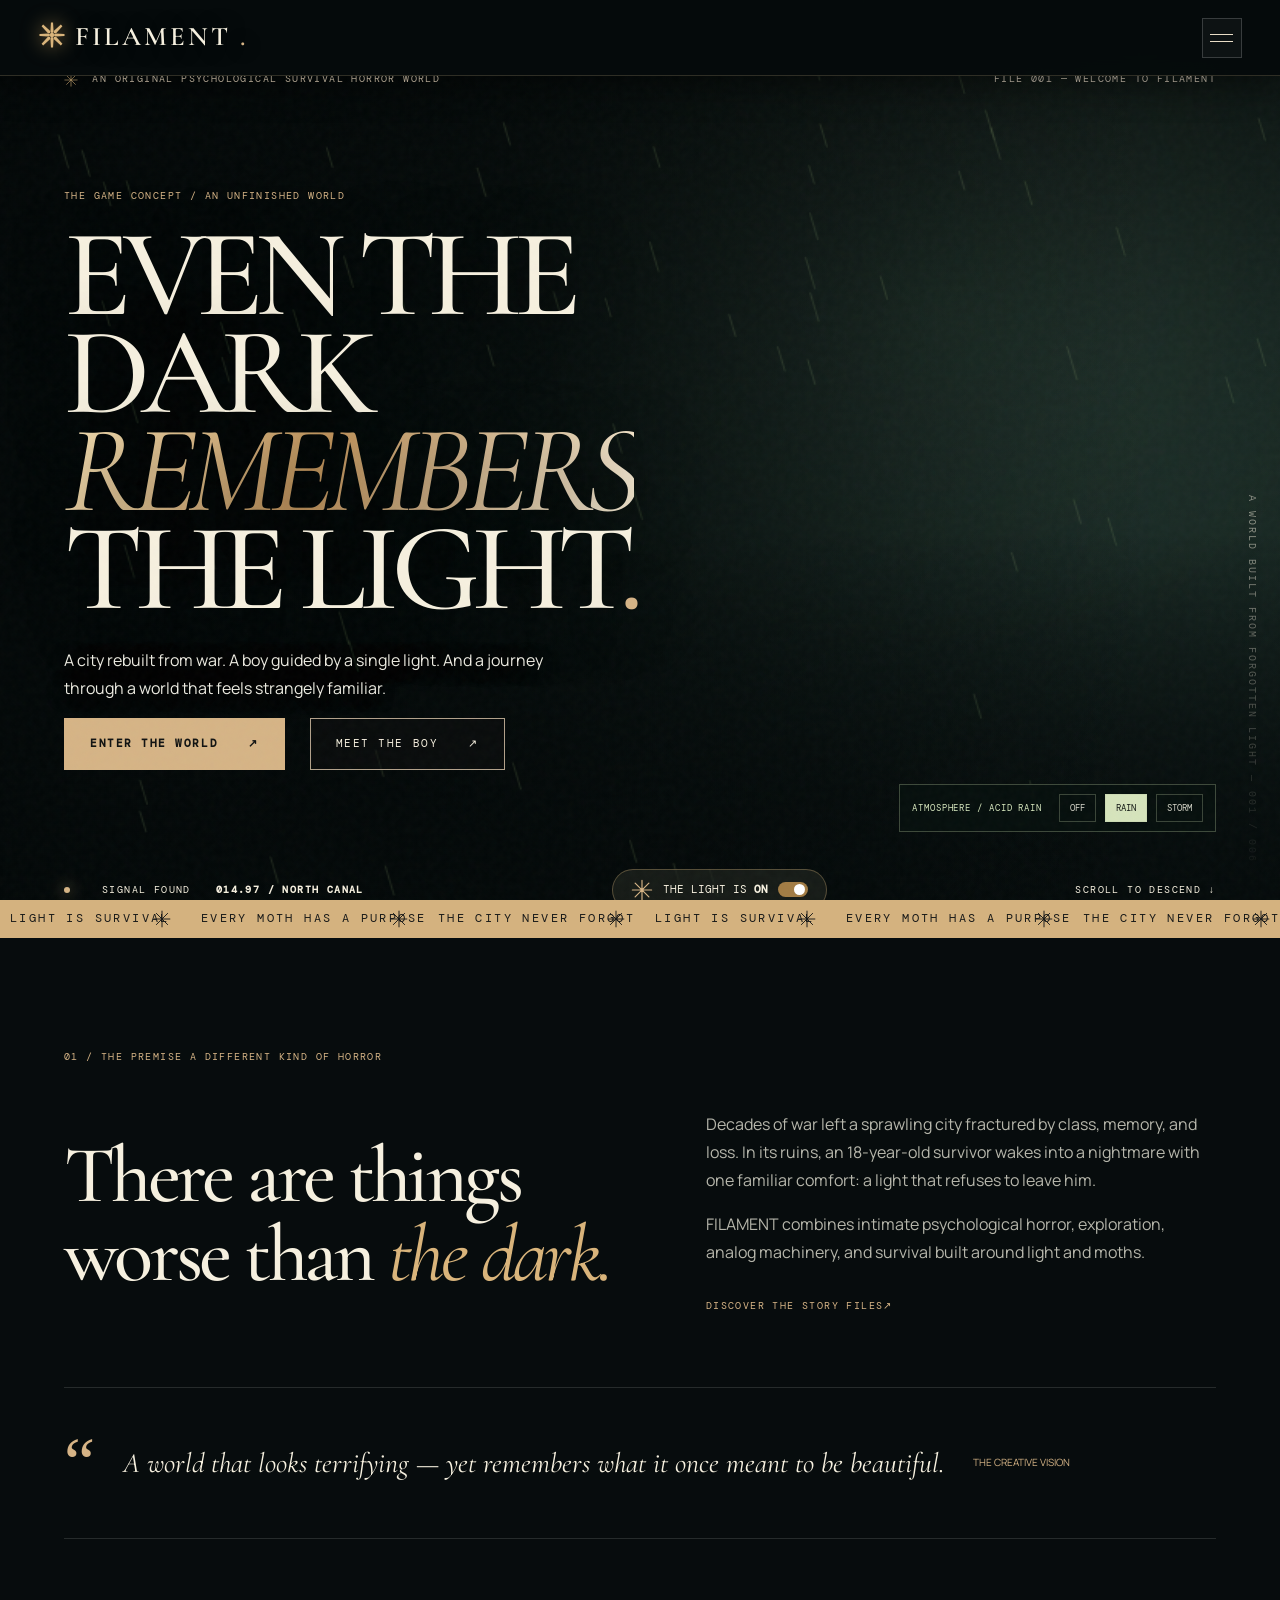
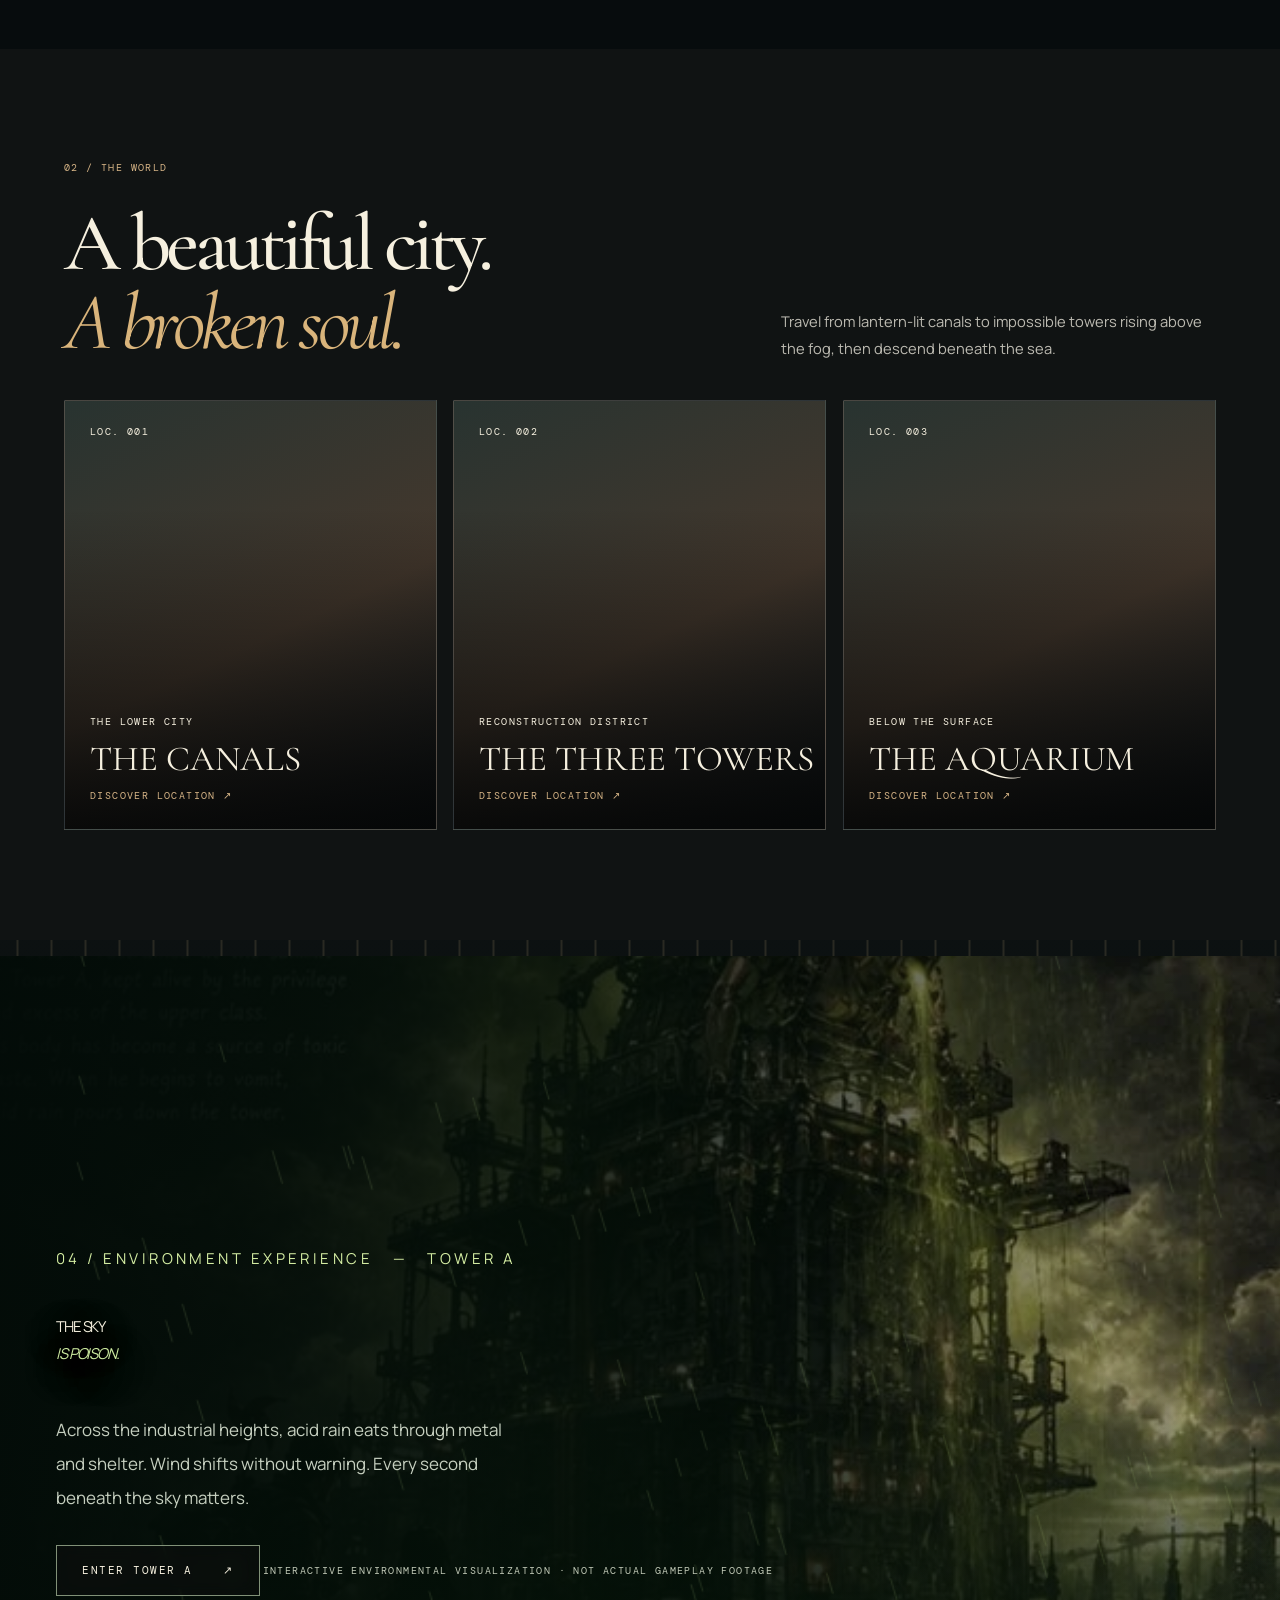
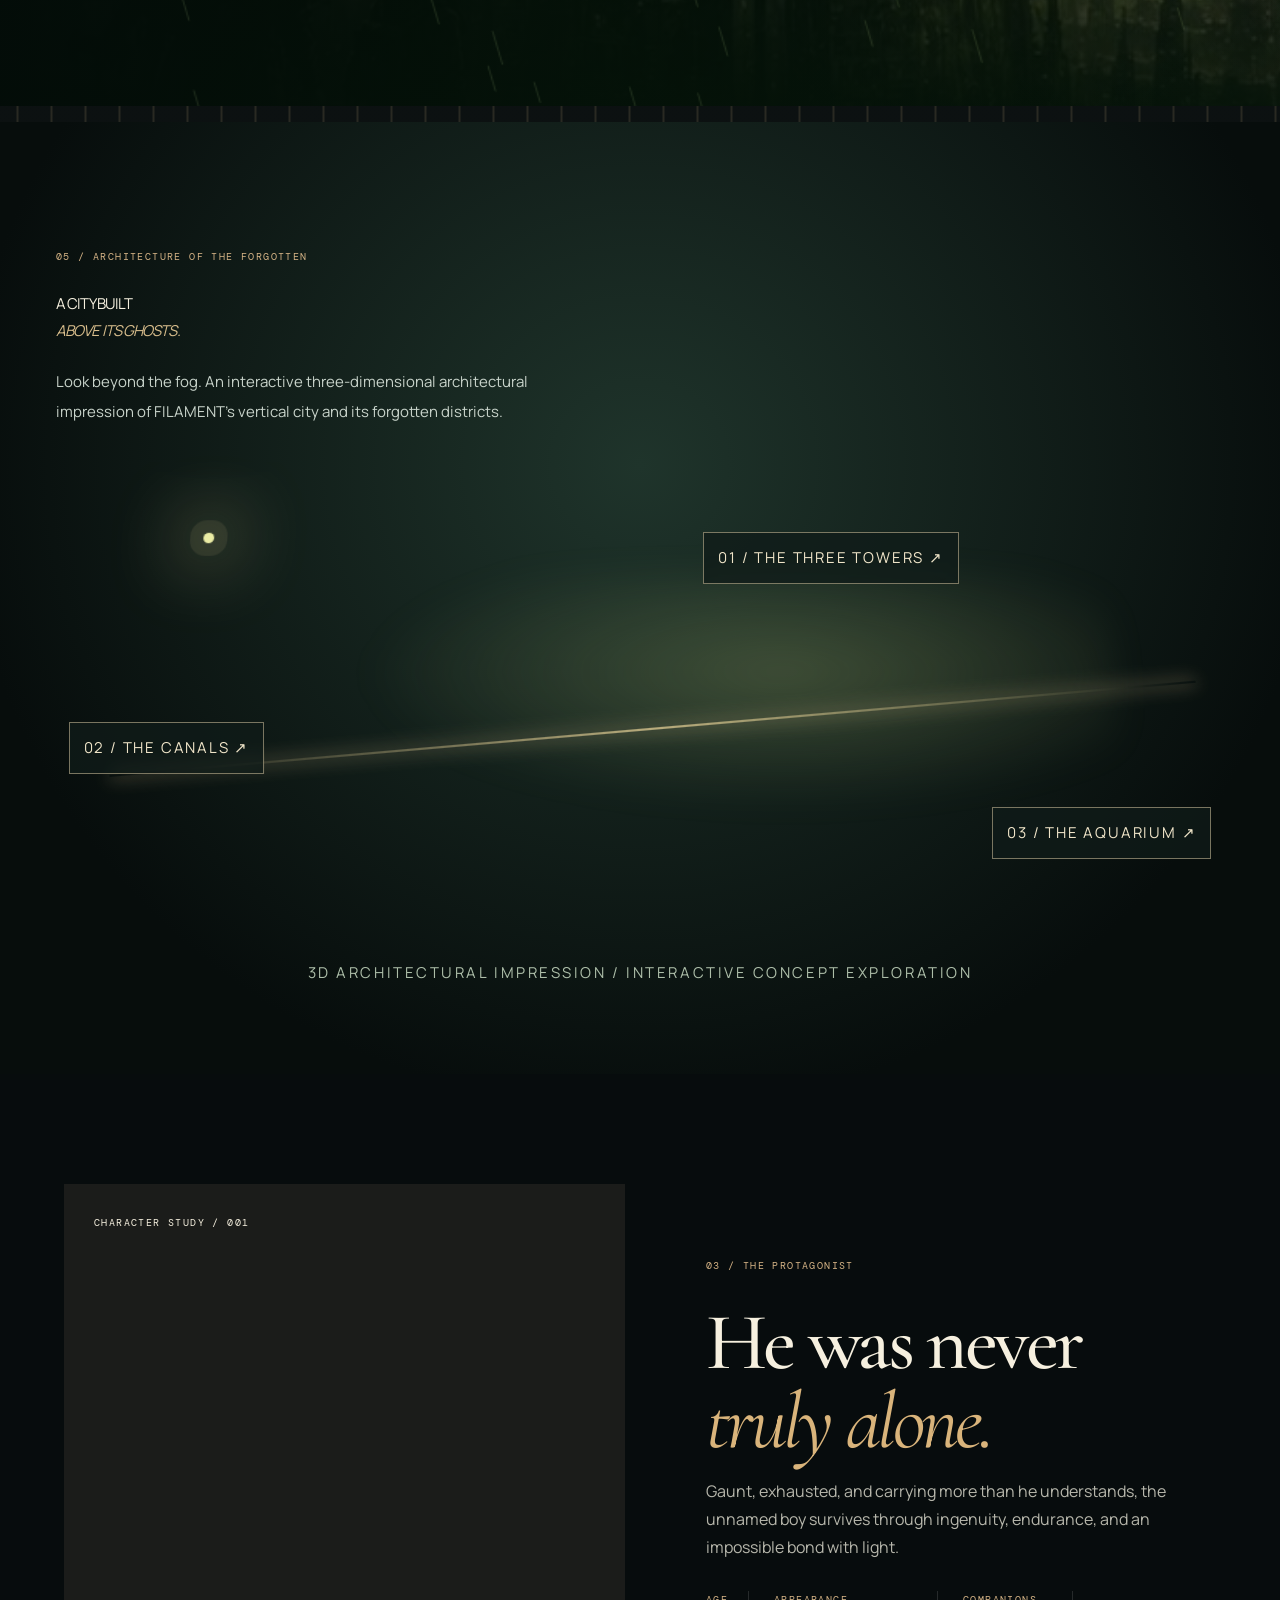
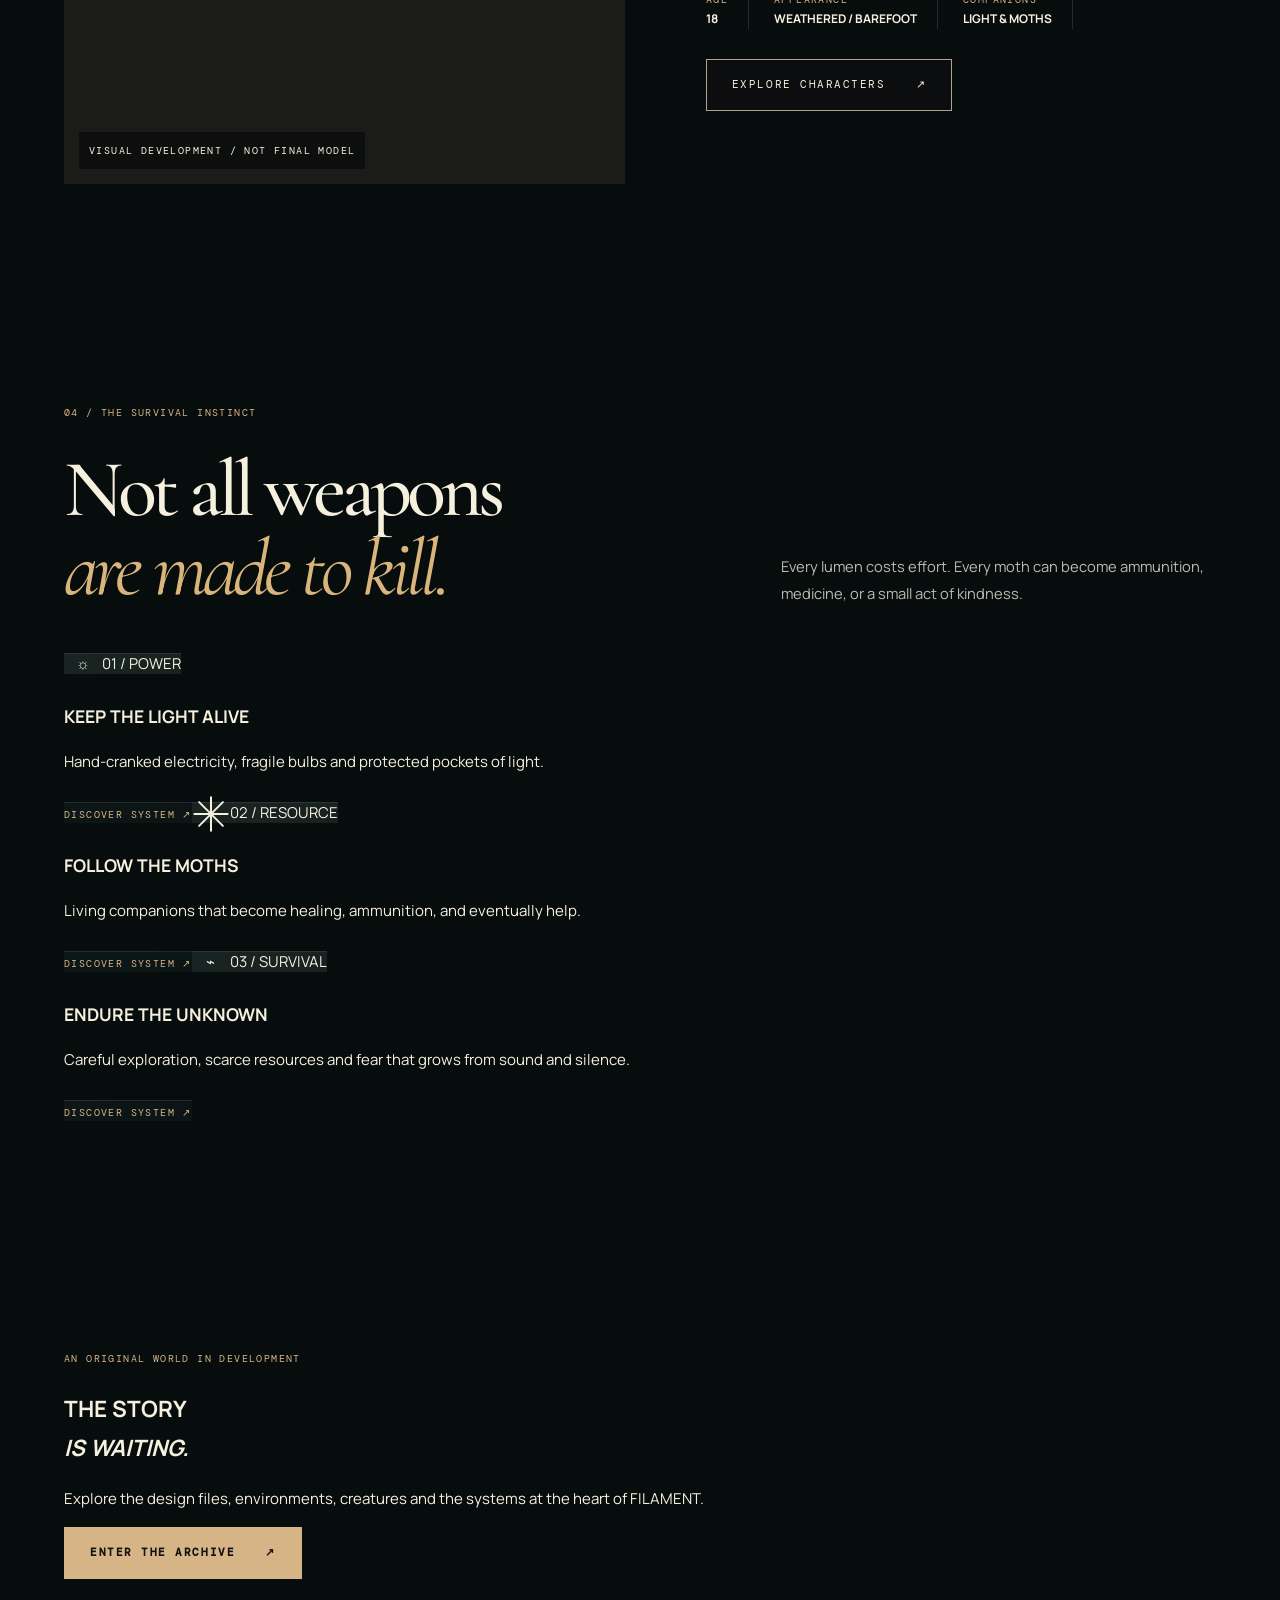
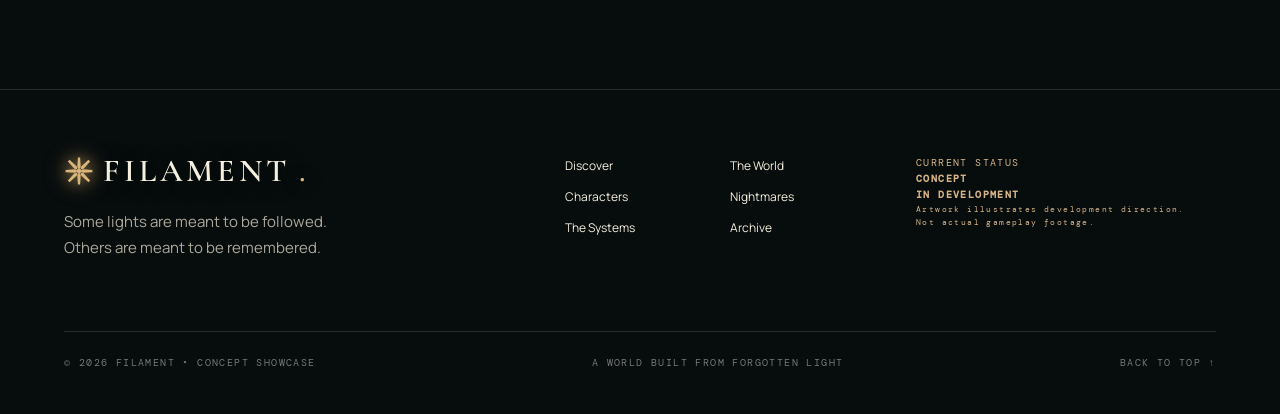
==== commit 63c5462b: "Refresh hero icon sizing styles on homepage" ====
--- a/index.html
+++ b/index.html
@@ -6,7 +6,7 @@
 <link rel="preconnect" href="https://fonts.googleapis.com"/><link rel="preconnect" href="https://fonts.gstatic.com" crossorigin/>
 <link href="https://fonts.googleapis.com/css2?family=Cormorant+Garamond:wght@400;500;600;700&family=DM+Mono:wght@400;500&family=Manrope:wght@400;500;600;700;800&display=swap" rel="stylesheet"/>
 <link rel="stylesheet" href="style.css"/><link rel="preload" as="image" href="assets/world-city.webp"/>
-<script src="script.js" defer></script><link rel="stylesheet" href="filament-immersive.css?v=4.1"/><link rel="stylesheet" href="filament-directors-cut.css?v=6"/><script src="filament-directors-cut.js?v=6" defer></script><link rel="stylesheet" href="filament-unified.css?v=7"><script src="filament-light.js?v=7" defer></script><link rel="stylesheet" href="filament-mobile-polish.css?v=9"><link rel="stylesheet" href="filament-layout-restored.css?v=10"></head>
+<script src="script.js" defer></script><link rel="stylesheet" href="filament-immersive.css?v=4.1"/><link rel="stylesheet" href="filament-directors-cut.css?v=6"/><script src="filament-directors-cut.js?v=6" defer></script><link rel="stylesheet" href="filament-unified.css?v=7"><script src="filament-light.js?v=7" defer></script><link rel="stylesheet" href="filament-mobile-polish.css?v=11"><link rel="stylesheet" href="filament-layout-restored.css?v=10"></head>
 <body class="page-home"><div class="noise" aria-hidden="true"></div><div class="scroll-meter" id="scroll-meter"></div>
 <header class="site-header"><a class="wordmark" href="index.html" aria-label="FILAMENT home"><span class="brand-mark" aria-hidden="true"><svg class="filament-logo-symbol" xmlns="http://www.w3.org/2000/svg" viewBox="0 0 32 32" width="28" height="28" focusable="false" aria-hidden="true"><g fill="#d9b47b"><path d="M14.8 1.7h2.4l.6 10.4-1.8 2.4-1.8-2.4zM14.8 30.3h2.4l.6-10.4-1.8-2.4-1.8 2.4zM1.7 14.8v2.4l10.4.6 2.4-1.8-2.4-1.8zM30.3 14.8v2.4l-10.4.6-2.4-1.8 2.4-1.8zM5.9 4.1 4.1 5.9l7 7.8 3 .4-.4-3zM26.1 27.9l1.8-1.8-7-7.8-3-.4.4 3zM26.1 4.1l1.8 1.8-7 7.8-3 .4.4-3zM5.9 27.9l-1.8-1.8 7-7.8 3-.4-.4 3z"/><circle cx="16" cy="16" r="2.5"/></g></svg></span> FILAMENT<span class="wordmark-dot">.</span></a>
 <nav class="desktop-nav" aria-label="Main navigation"><a class="nav-link active" href="index.html">Discover</a><a class="nav-link " href="world.html">The World</a><a class="nav-link " href="characters.html">Characters</a><a class="nav-link " href="creatures.html">Nightmares</a><a class="nav-link " href="systems.html">The Systems</a><a class="nav-link " href="archive.html">Archive</a></nav><div class="header-actions"><span class="header-state"><i></i> IN DEVELOPMENT</span><button class="menu-trigger" id="menu-trigger" type="button" aria-label="Open navigation" aria-expanded="false"><span></span><span></span></button></div></header>
--- a/filament-mobile-polish.css
+++ b/filament-mobile-polish.css
@@ -72,3 +72,15 @@
  .mechanics-layout,.weapon-gallery{min-width:0}
  .mechanic-shot img{max-width:100%}
 }
+
+/* FIX: decorative inline SVGs must never inherit unconstrained dimensions */
+.tiny-star,.system-icon,.bulb-toggle-icon,.ticker b{display:inline-flex!important;align-items:center!important;justify-content:center!important;flex:0 0 auto!important;line-height:1!important;vertical-align:middle!important}
+.tiny-star{width:14px!important;height:14px!important;margin-right:7px!important;color:#d9b47b!important}
+.tiny-star svg{display:block!important;width:14px!important;height:14px!important;max-width:14px!important;max-height:14px!important;flex:none!important}
+.system-icon{width:38px!important;height:38px!important}
+.system-icon svg{display:block!important;width:38px!important;height:38px!important;max-width:38px!important;max-height:38px!important}
+.bulb-toggle-icon{width:22px!important;height:22px!important}
+.bulb-toggle-icon svg{display:block!important;width:22px!important;height:22px!important;max-width:22px!important;max-height:22px!important}
+.ticker b{width:18px!important;height:18px!important}
+.ticker b svg{display:block!important;width:18px!important;height:18px!important;max-width:18px!important;max-height:18px!important}
+@media(max-width:600px){.system-icon,.system-icon svg{width:32px!important;height:32px!important}}
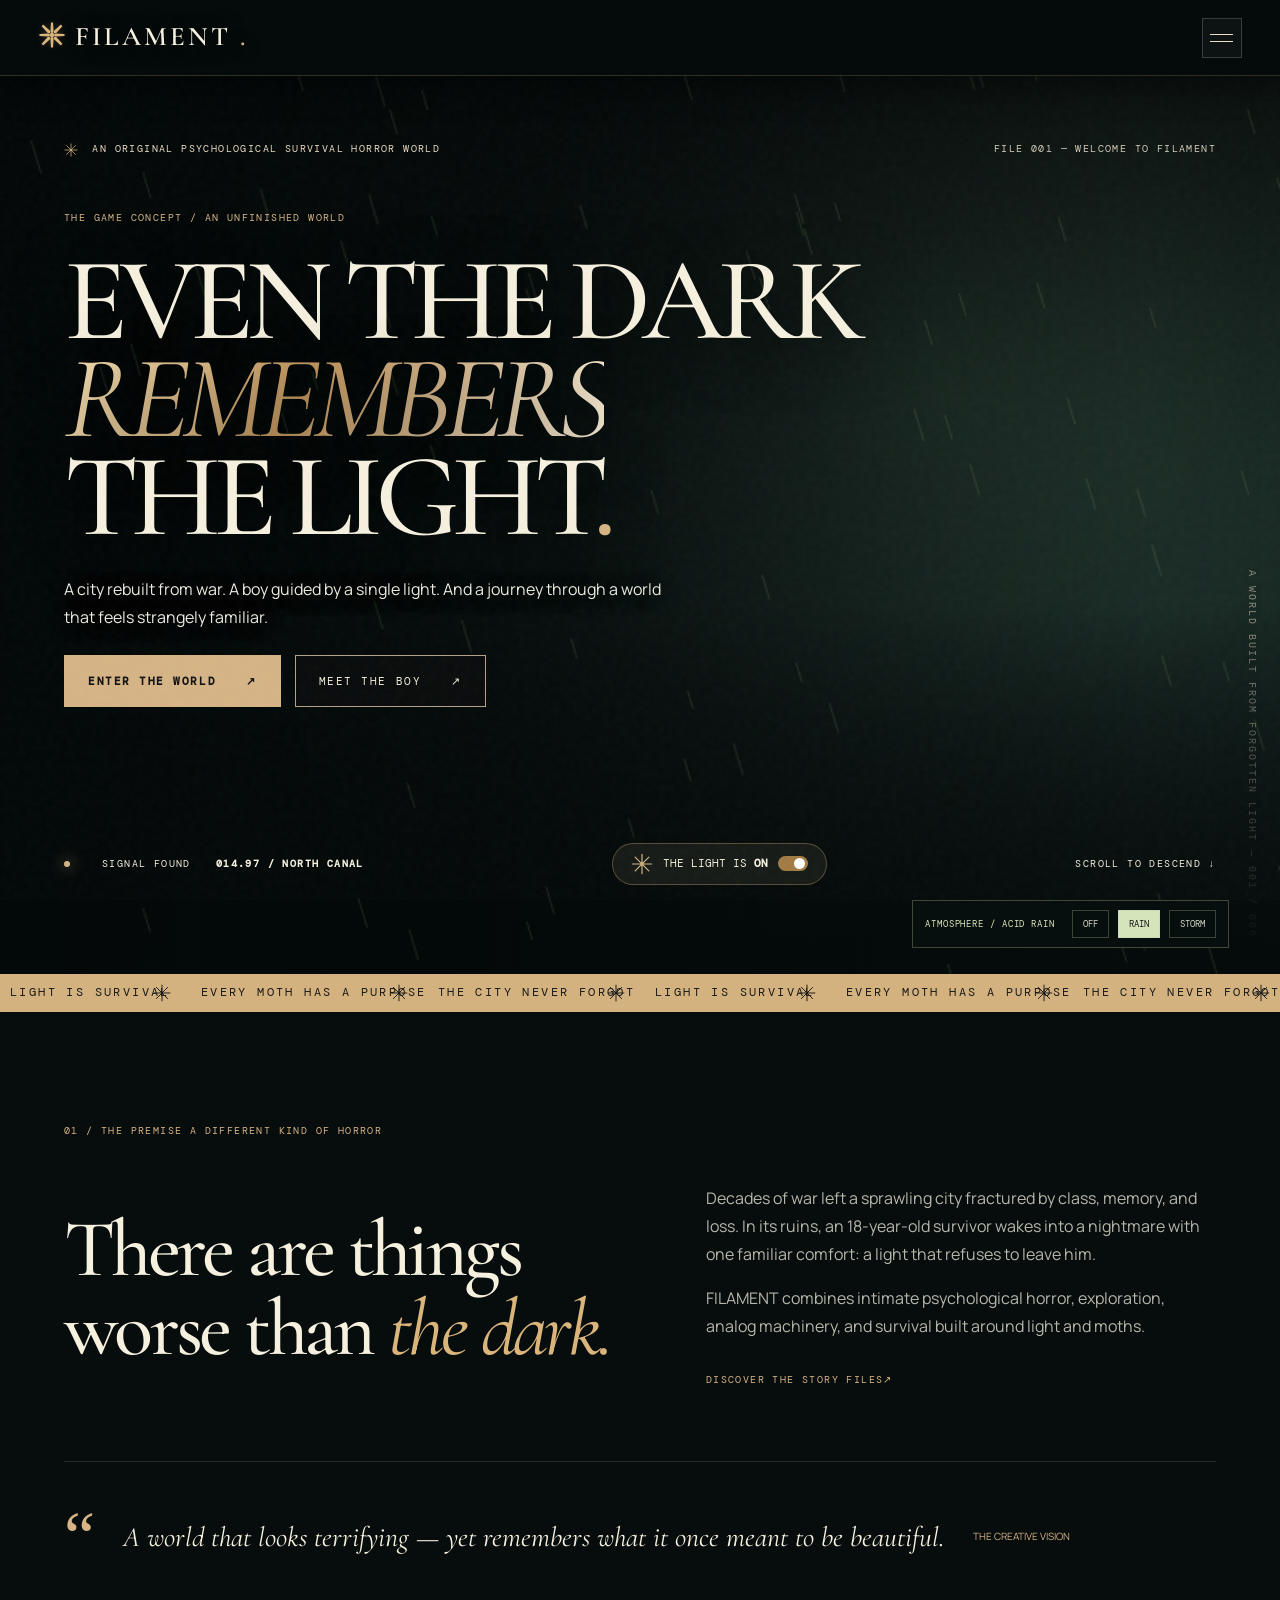
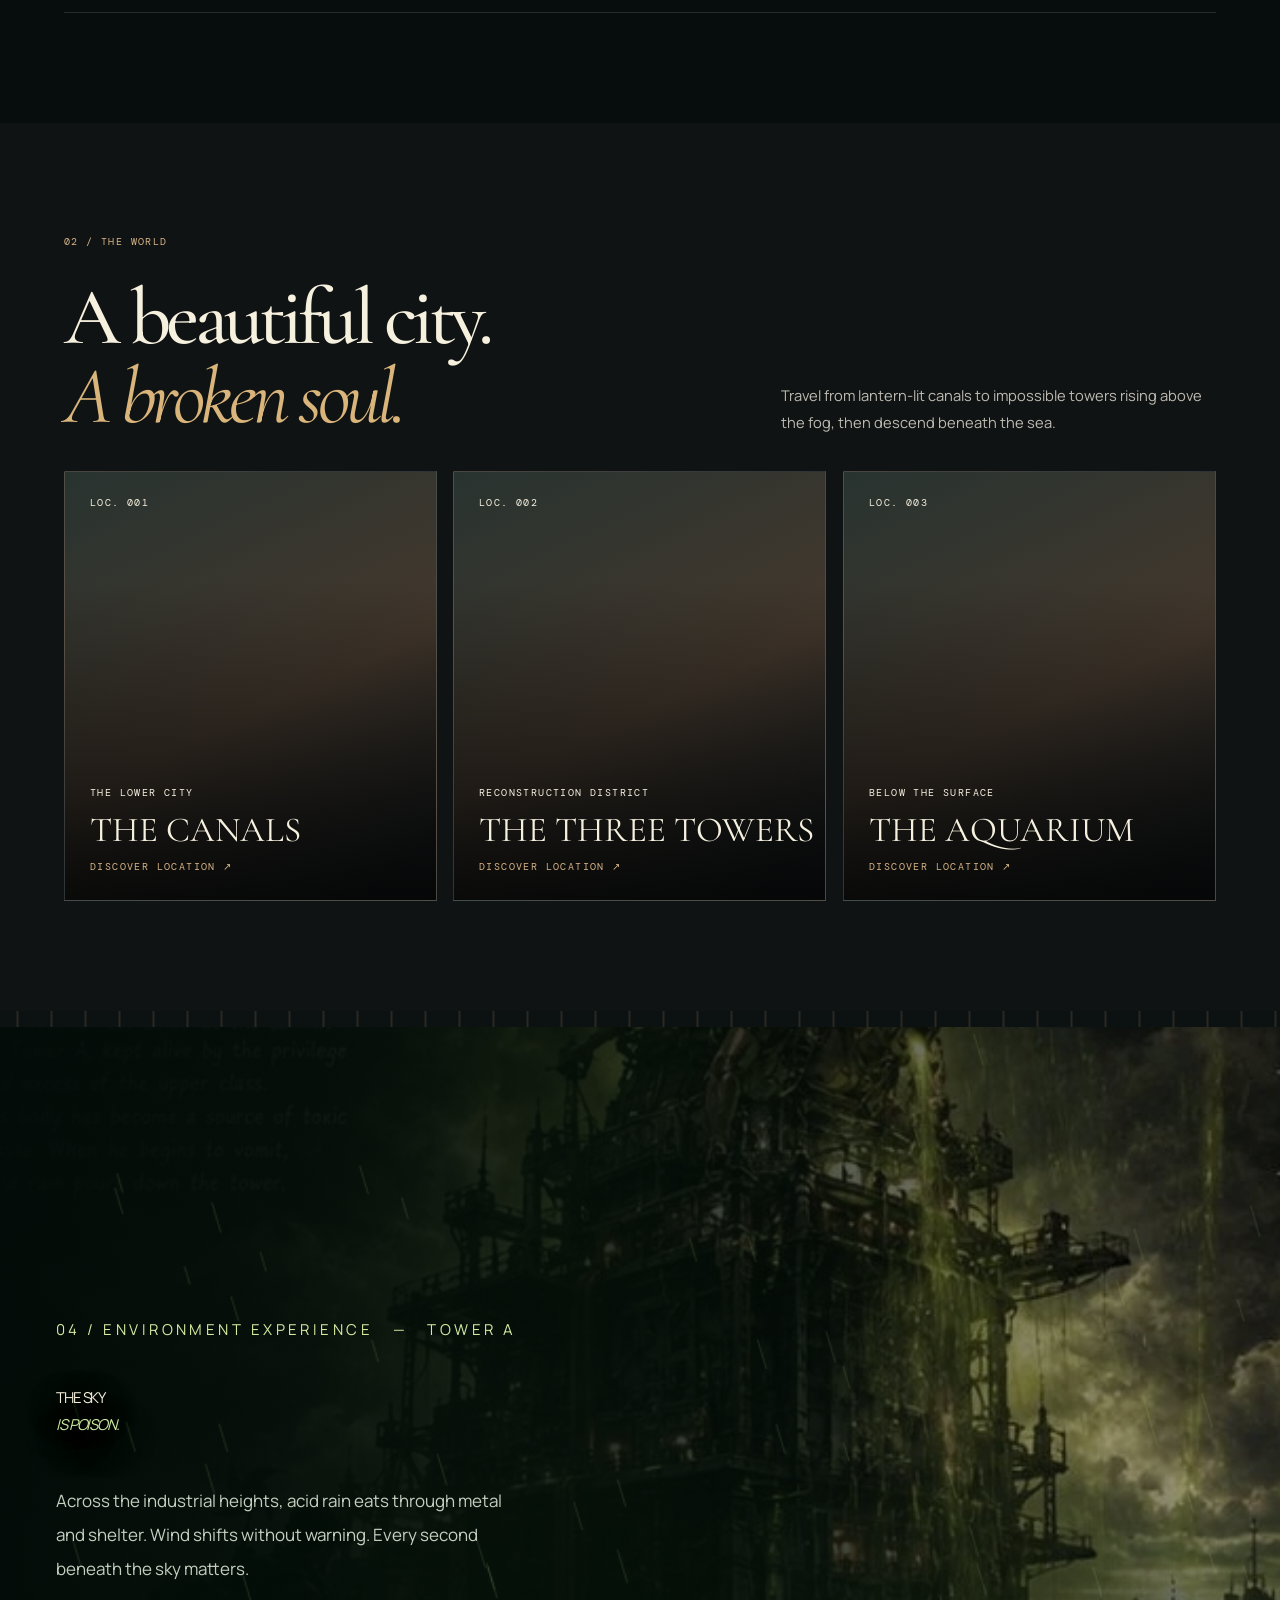
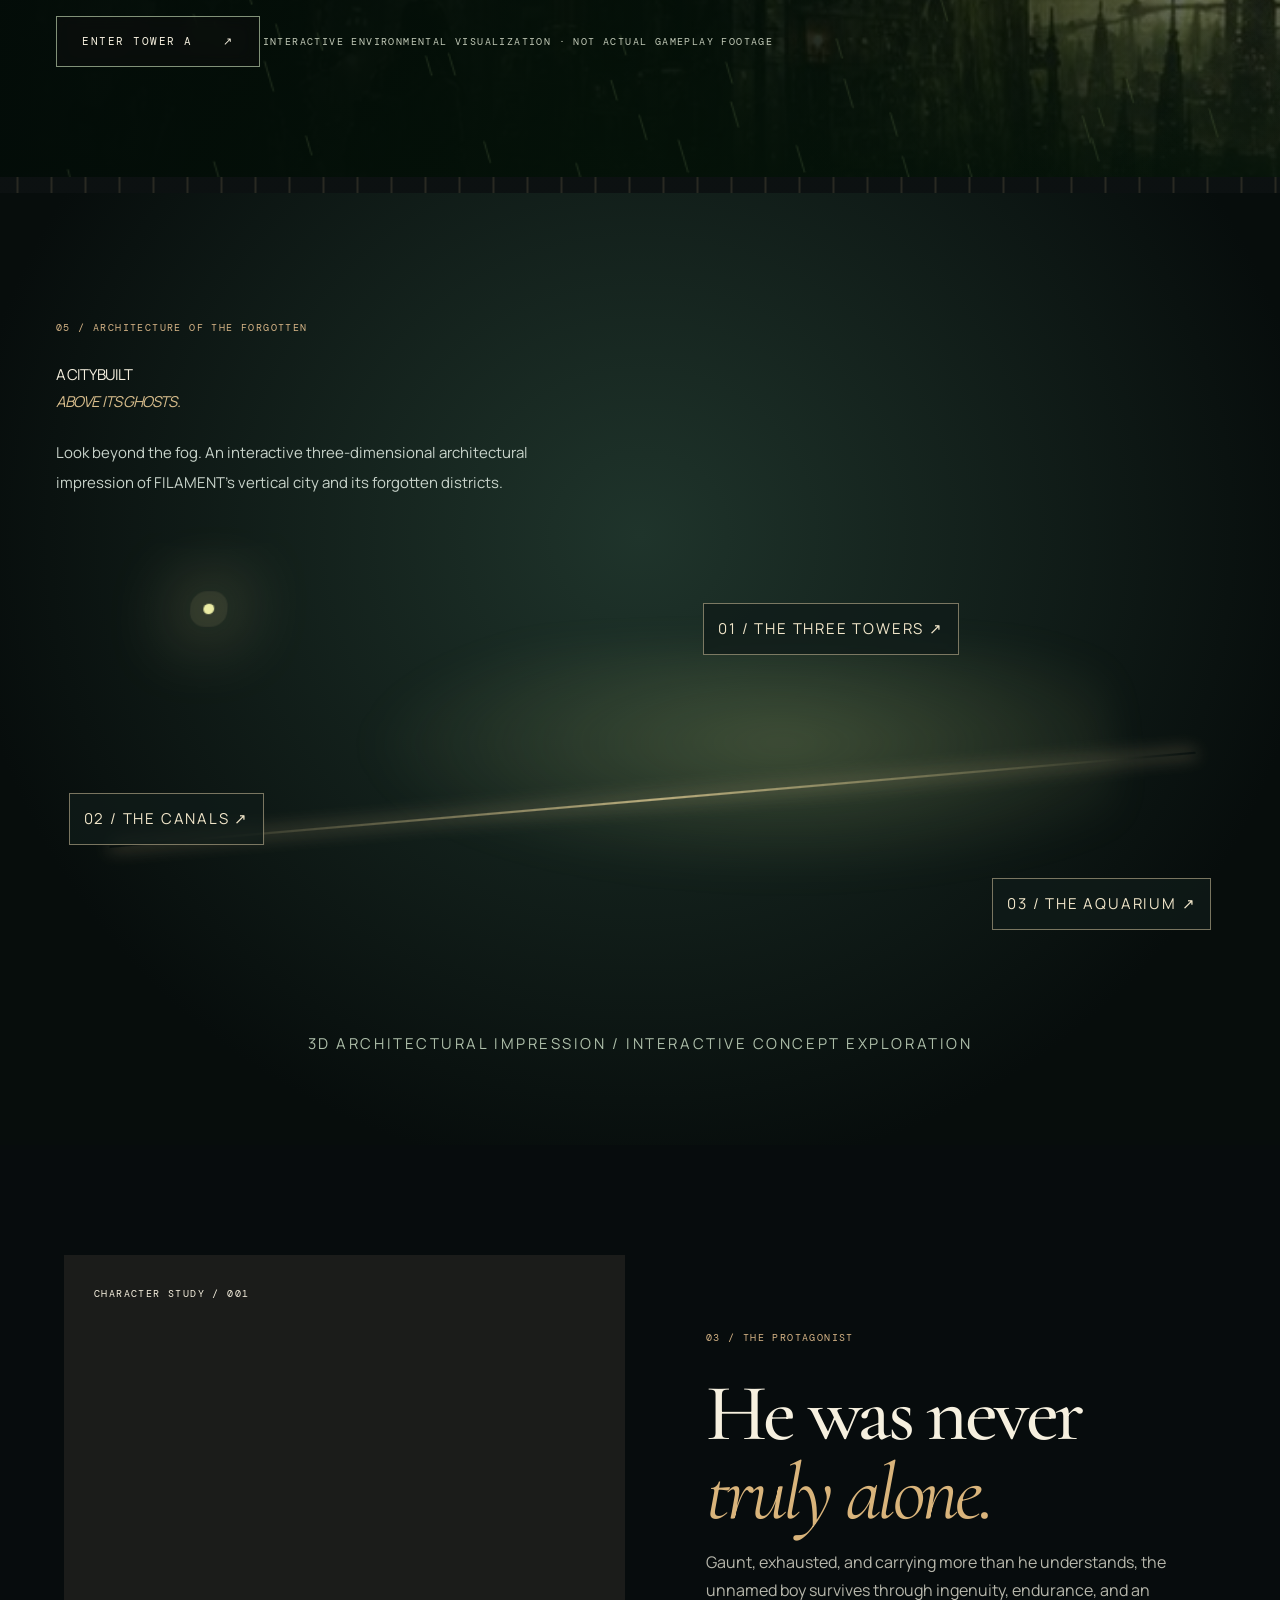
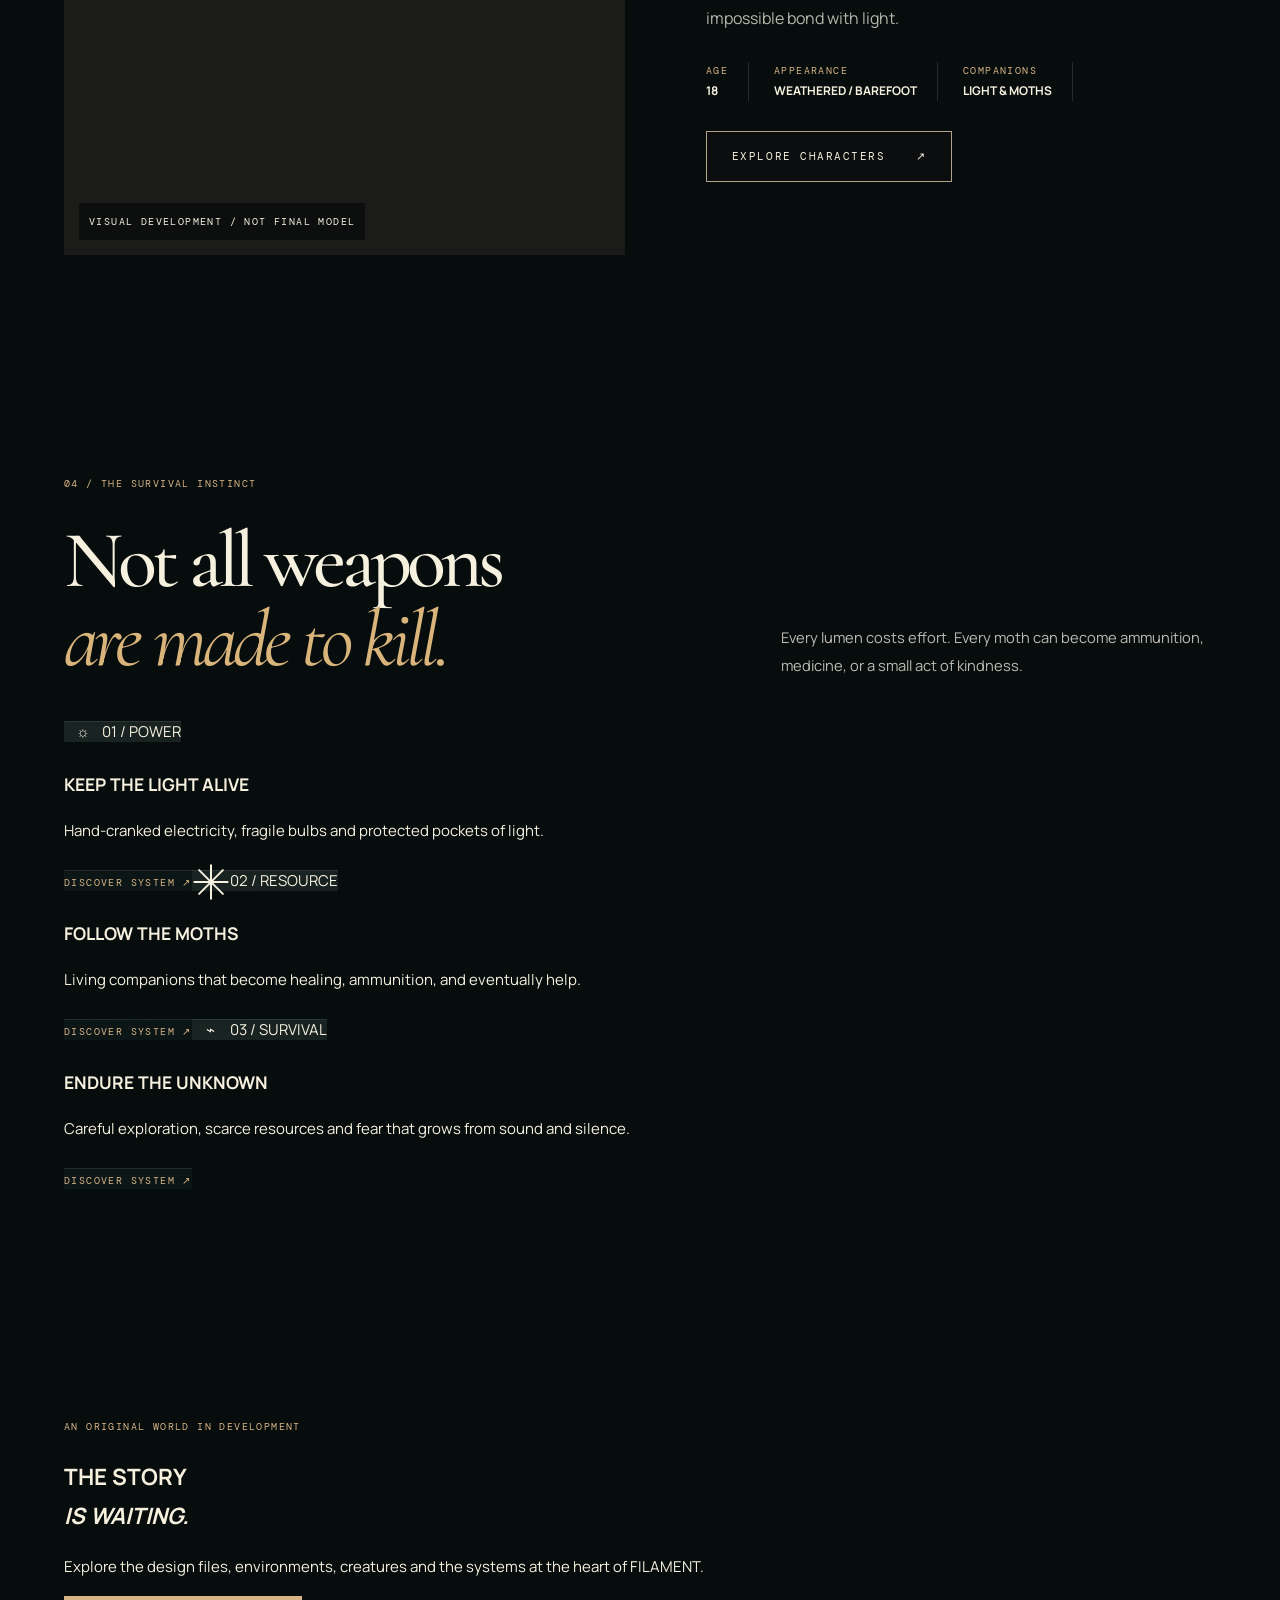
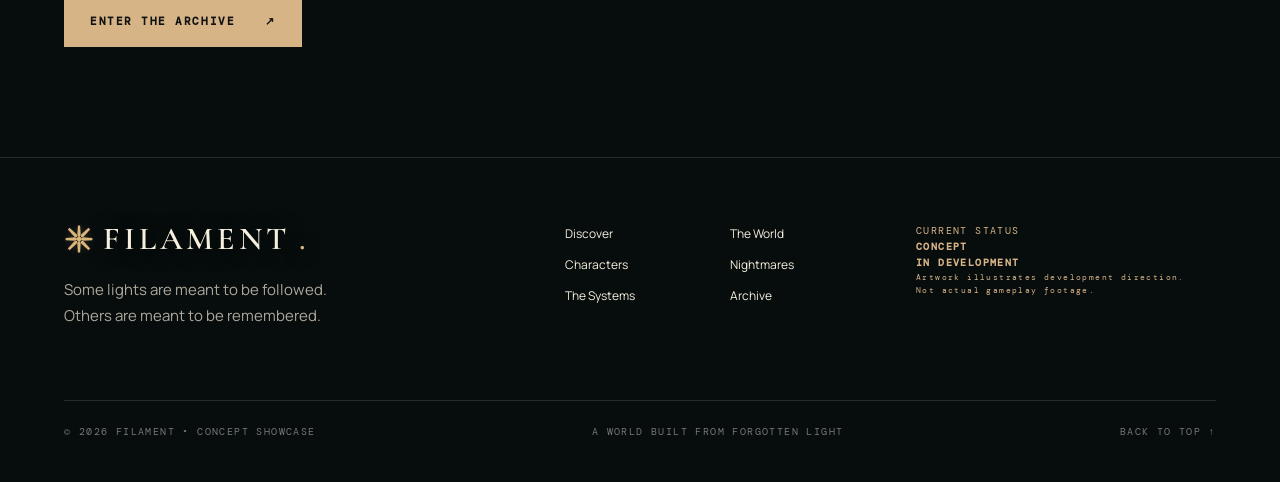
==== commit fe739efa: "Fix cropped hero actions, missing desktop content columns, choir cards, and icon baseline" ====
--- a/index.html
+++ b/index.html
@@ -6,7 +6,7 @@
 <link rel="preconnect" href="https://fonts.googleapis.com"/><link rel="preconnect" href="https://fonts.gstatic.com" crossorigin/>
 <link href="https://fonts.googleapis.com/css2?family=Cormorant+Garamond:wght@400;500;600;700&family=DM+Mono:wght@400;500&family=Manrope:wght@400;500;600;700;800&display=swap" rel="stylesheet"/>
 <link rel="stylesheet" href="style.css"/><link rel="preload" as="image" href="assets/world-city.webp"/>
-<script src="script.js" defer></script><link rel="stylesheet" href="filament-immersive.css?v=4.1"/><link rel="stylesheet" href="filament-directors-cut.css?v=6"/><script src="filament-directors-cut.js?v=6" defer></script><link rel="stylesheet" href="filament-unified.css?v=7"><script src="filament-light.js?v=7" defer></script><link rel="stylesheet" href="filament-mobile-polish.css?v=11"><link rel="stylesheet" href="filament-layout-restored.css?v=10"></head>
+<script src="script.js" defer></script><link rel="stylesheet" href="filament-immersive.css?v=4.1"/><link rel="stylesheet" href="filament-directors-cut.css?v=6"/><script src="filament-directors-cut.js?v=6" defer></script><link rel="stylesheet" href="filament-unified.css?v=7"><script src="filament-light.js?v=7" defer></script><link rel="stylesheet" href="filament-mobile-polish.css?v=11"><link rel="stylesheet" href="filament-layout-restored.css?v=10"><link rel="stylesheet" href="filament-structure-fix.css?v=12"></head>
 <body class="page-home"><div class="noise" aria-hidden="true"></div><div class="scroll-meter" id="scroll-meter"></div>
 <header class="site-header"><a class="wordmark" href="index.html" aria-label="FILAMENT home"><span class="brand-mark" aria-hidden="true"><svg class="filament-logo-symbol" xmlns="http://www.w3.org/2000/svg" viewBox="0 0 32 32" width="28" height="28" focusable="false" aria-hidden="true"><g fill="#d9b47b"><path d="M14.8 1.7h2.4l.6 10.4-1.8 2.4-1.8-2.4zM14.8 30.3h2.4l.6-10.4-1.8-2.4-1.8 2.4zM1.7 14.8v2.4l10.4.6 2.4-1.8-2.4-1.8zM30.3 14.8v2.4l-10.4.6-2.4-1.8 2.4-1.8zM5.9 4.1 4.1 5.9l7 7.8 3 .4-.4-3zM26.1 27.9l1.8-1.8-7-7.8-3-.4.4 3zM26.1 4.1l1.8 1.8-7 7.8-3 .4.4-3zM5.9 27.9l-1.8-1.8 7-7.8 3-.4-.4 3z"/><circle cx="16" cy="16" r="2.5"/></g></svg></span> FILAMENT<span class="wordmark-dot">.</span></a>
 <nav class="desktop-nav" aria-label="Main navigation"><a class="nav-link active" href="index.html">Discover</a><a class="nav-link " href="world.html">The World</a><a class="nav-link " href="characters.html">Characters</a><a class="nav-link " href="creatures.html">Nightmares</a><a class="nav-link " href="systems.html">The Systems</a><a class="nav-link " href="archive.html">Archive</a></nav><div class="header-actions"><span class="header-state"><i></i> IN DEVELOPMENT</span><button class="menu-trigger" id="menu-trigger" type="button" aria-label="Open navigation" aria-expanded="false"><span></span><span></span></button></div></header>
--- a/filament-structure-fix.css
+++ b/filament-structure-fix.css
@@ -0,0 +1,45 @@
+
+/* FILAMENT — comprehensive responsive layout correction / v12 */
+:root{--header-h:76px}
+body{overflow-x:hidden}
+main{overflow:visible!important}
+.page-home main{padding-top:var(--header-h)}
+body:not(.page-home) main{padding-top:var(--header-h)}
+.site-header .filament-logo-symbol,.footer .filament-logo-symbol{filter:drop-shadow(0 0 3px #d9b47b30)!important}
+.site-header .brand-mark,.footer .brand-mark{filter:none!important;text-shadow:none!important}
+.hero-main{box-sizing:border-box!important;min-height:max(760px,calc(100svh - var(--header-h)))!important;height:auto!important;max-height:none!important;overflow:hidden!important;align-items:stretch!important;padding:clamp(44px,5vw,100px) 0 clamp(70px,7vw,130px)!important}
+.hero-main .hero-content{width:min(1240px,90%)!important;margin:auto!important;padding:0!important;display:flex!important;flex-direction:column!important;gap:clamp(28px,4vw,60px)!important;position:relative!important;z-index:10!important}
+.hero-main .hero-topline{position:relative!important;top:auto!important;display:flex!important;align-items:center!important;justify-content:space-between!important;flex-wrap:wrap!important;gap:12px!important;width:100%!important}
+.hero-main .hero-title-box{position:relative!important;transform:none!important;min-width:0!important;padding:0!important;margin:0!important}
+.hero-main h1{font-size:clamp(66px,9.2vw,142px)!important;line-height:.83!important;margin:26px 0 30px!important;max-width:100%!important;text-wrap:balance;overflow-wrap:normal}
+.hero-main .hero-desc{max-width:610px!important;margin:0 0 24px!important}
+.hero-main .hero-ctas{display:flex!important;flex-wrap:wrap!important;gap:14px!important;position:relative!important;z-index:11!important;margin:16px 0 0!important}
+.hero-main .hero-ctas .btn{display:inline-flex!important;align-items:center!important;justify-content:center!important;white-space:normal!important;min-height:52px!important;padding:14px 23px!important}
+.hero-main .hero-bottom{position:relative!important;bottom:auto!important;left:auto!important;right:auto!important;width:100%!important;max-width:100%!important;display:flex!important;align-items:center!important;justify-content:space-between!important;flex-wrap:wrap!important;gap:18px!important;margin-top:clamp(32px,5vw,75px)!important;padding-top:20px!important}
+.hero-main .hero-side-text{pointer-events:none!important}
+.optimized-rain-control{top:auto!important;bottom:26px!important;right:clamp(15px,4vw,60px)!important;z-index:13!important}
+.ticker{position:relative!important;z-index:2!important;margin:0!important}
+.inner-hero{box-sizing:border-box!important;padding:clamp(85px,9vw,155px) 0 clamp(85px,9vw,155px)!important;min-height:clamp(480px,65vh,760px)!important;display:flex!important;align-items:center!important}
+.inner-hero .inner-hero-content{position:relative!important;z-index:4!important;padding:0!important;margin:auto!important}
+.inner-hero h1{font-size:clamp(60px,8.5vw,125px)!important;line-height:.91!important;margin:20px 0!important}
+.inner-hero p{max-width:650px}
+.protagonist-feature{display:grid!important;grid-template-columns:minmax(0,.95fr) minmax(0,1.05fr)!important;gap:clamp(30px,5vw,95px)!important;align-items:center!important;margin:36px 0 0!important}
+.protagonist-visual{position:relative!important;min-width:0!important;overflow:hidden!important;background:#0d1514!important;border:1px solid #cbaa7530}
+.protagonist-visual img{width:100%!important;height:clamp(490px,58vw,850px)!important;object-fit:cover!important;object-position:center 20%!important}
+.protagonist-visual .subject-badge{position:absolute!important;left:20px!important;bottom:20px!important;background:#080d0ddd!important;padding:9px 12px!important;font:10px 'DM Mono',monospace!important}
+.protagonist-bio{min-width:0!important;max-width:100%!important;display:flex!important;flex-direction:column!important;align-items:flex-start!important;gap:15px!important}
+.protagonist-bio h2{margin:7px 0 20px!important}
+.protagonist-bio p{font-size:clamp(14px,1.1vw,17px)!important;line-height:1.9!important;max-width:620px!important;margin:0!important}
+.protagonist-bio .data-grid{display:grid!important;grid-template-columns:repeat(2,minmax(0,1fr))!important;gap:14px!important;width:100%!important;margin-top:20px!important}
+.protagonist-bio .data-grid>div{padding:18px!important;min-width:0!important;border:1px solid #d2b77f24}
+.protagonist-bio .data-grid small,.protagonist-bio .data-grid b{display:block!important;overflow-wrap:anywhere!important}
+.species-grid{display:grid!important;grid-template-columns:repeat(3,minmax(0,1fr))!important;gap:15px!important;align-items:stretch!important;margin:26px 0 0!important}
+.species-card{box-sizing:border-box!important;display:flex!important;flex-direction:column!important;align-items:flex-start!important;gap:17px!important;min-width:0!important;min-height:280px!important;padding:clamp(23px,2.8vw,40px)!important;background:#111919!important;border:1px solid #d9b47b30!important;overflow:hidden!important}
+.species-card h3{font:500 clamp(31px,2.6vw,46px)/1.05 'Cormorant Garamond',serif!important;margin:0!important}
+.species-card p{font:14px/1.8 Manrope,sans-serif!important;color:#c1c5bb!important;margin:0!important}
+.species-card .species-indicator{margin-top:auto!important;padding-top:13px!important;line-height:1.5!important;font-size:10px!important;overflow-wrap:anywhere!important}
+.creature-picture img{width:100%!important;height:auto!important;max-height:650px!important;object-fit:contain!important}
+.creature-big{align-items:center!important}
+.section-header{margin-bottom:35px!important}
+@media(max-width:950px){.protagonist-feature{grid-template-columns:1fr!important}.protagonist-visual img{height:auto!important;max-height:730px!important;object-fit:contain!important}.species-grid{grid-template-columns:1fr!important}.species-card{min-height:0!important}.hero-main h1{font-size:clamp(60px,11vw,108px)!important}}
+@media(max-width:650px){:root{--header-h:66px}.hero-main{min-height:calc(100svh - var(--header-h))!important;padding:46px 0 95px!important}.hero-main .hero-content{gap:20px!important}.hero-main h1{font-size:clamp(48px,12.5vw,80px)!important;line-height:.89!important;margin:20px 0!important}.hero-main .hero-topline .section-index{display:none}.hero-main .hero-bottom{margin-top:20px!important;gap:12px!important}.hero-main .hero-ctas .btn{width:100%!important}.optimized-rain-control{bottom:12px!important;right:12px!important}.inner-hero{padding:75px 0 80px!important;min-height:430px!important}.inner-hero h1{font-size:clamp(54px,12vw,83px)!important}.protagonist-bio .data-grid{gap:8px!important}.protagonist-bio .data-grid>div{padding:12px!important}.protagonist-visual .subject-badge{font-size:8px!important}.species-card{padding:24px!important}}
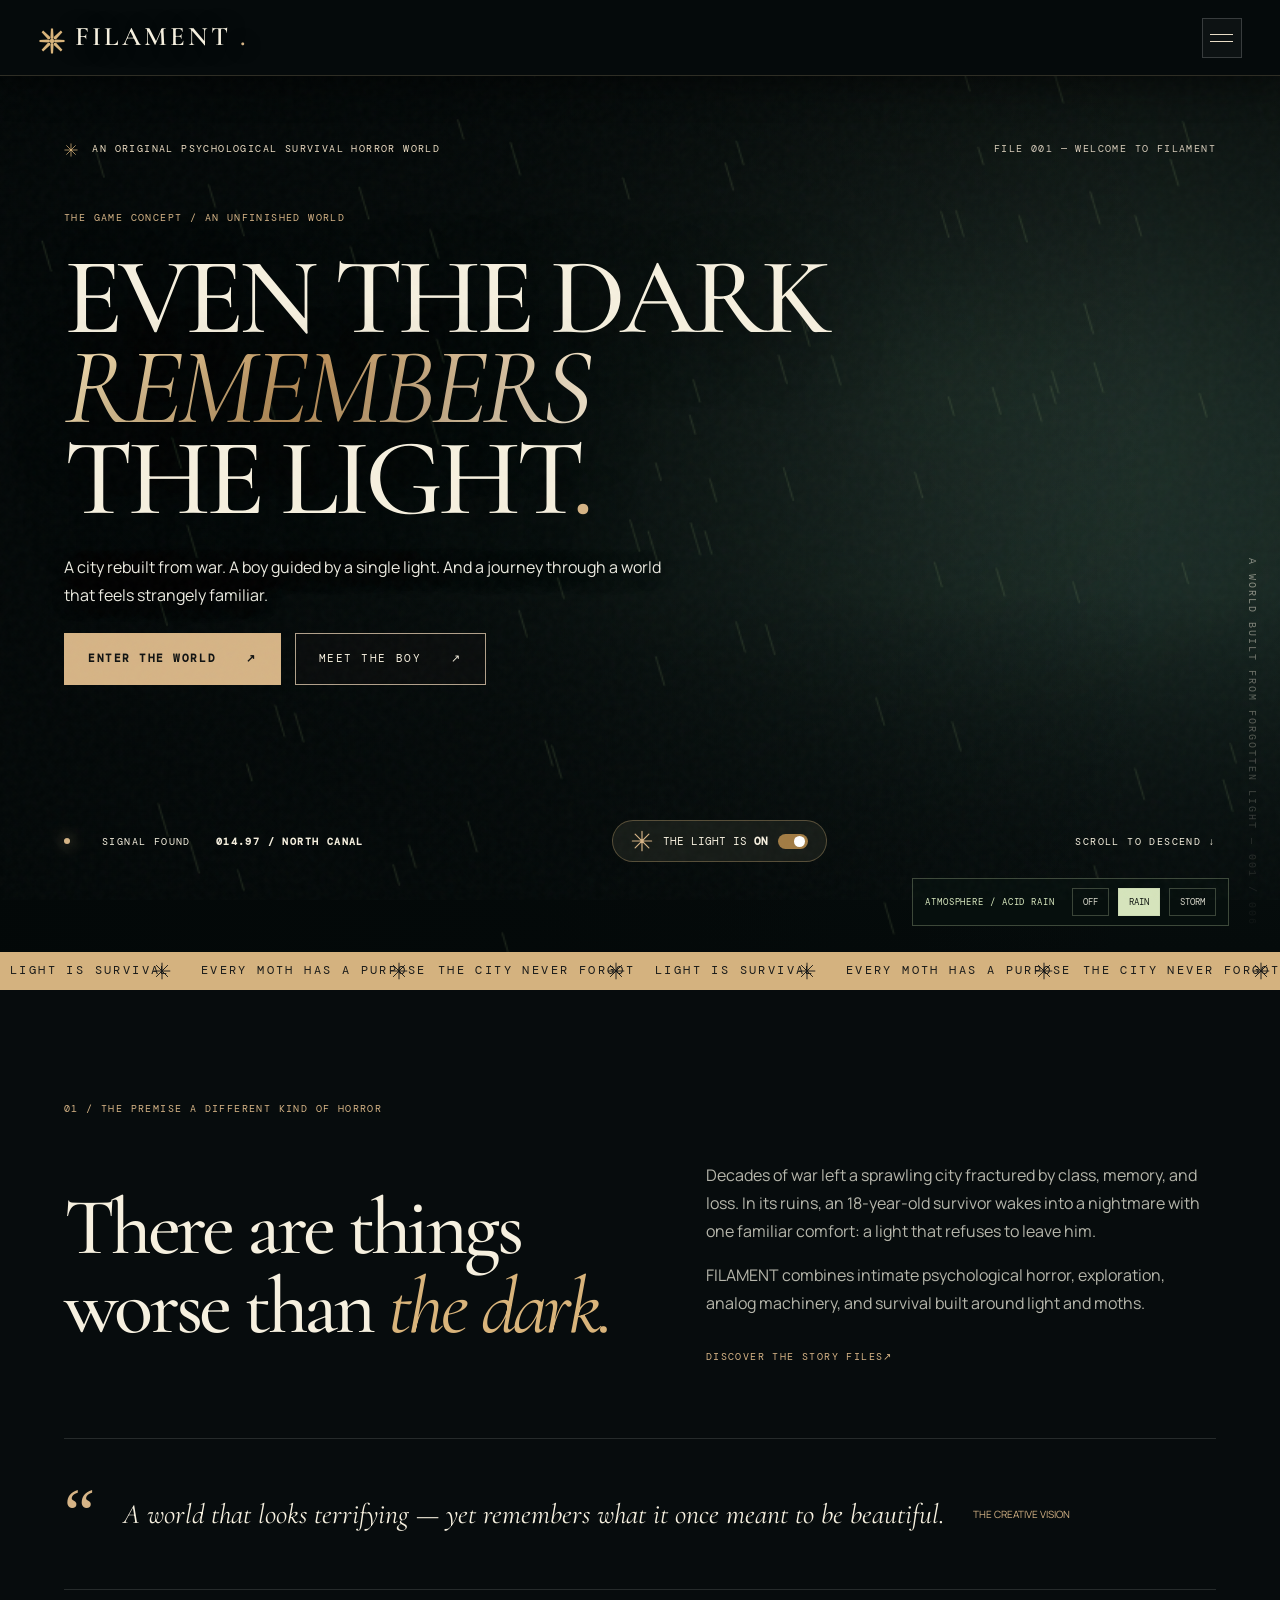
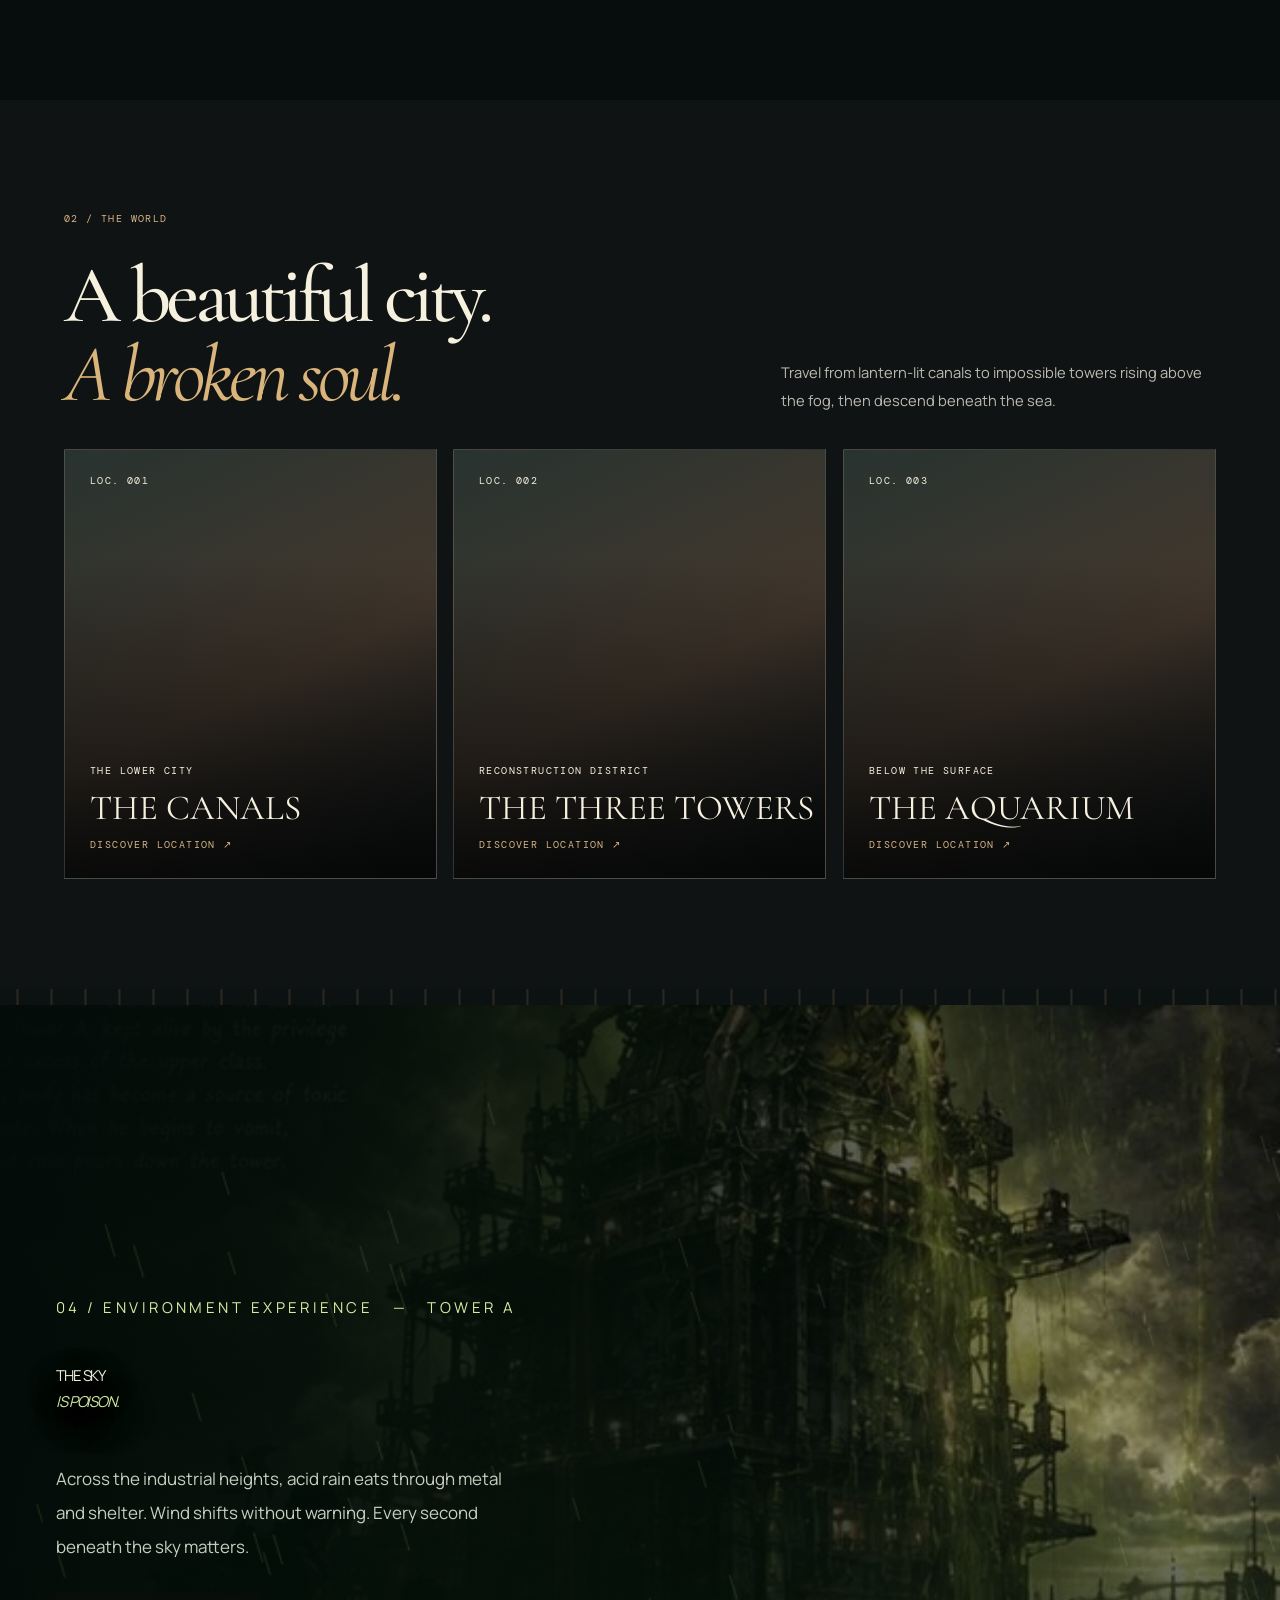
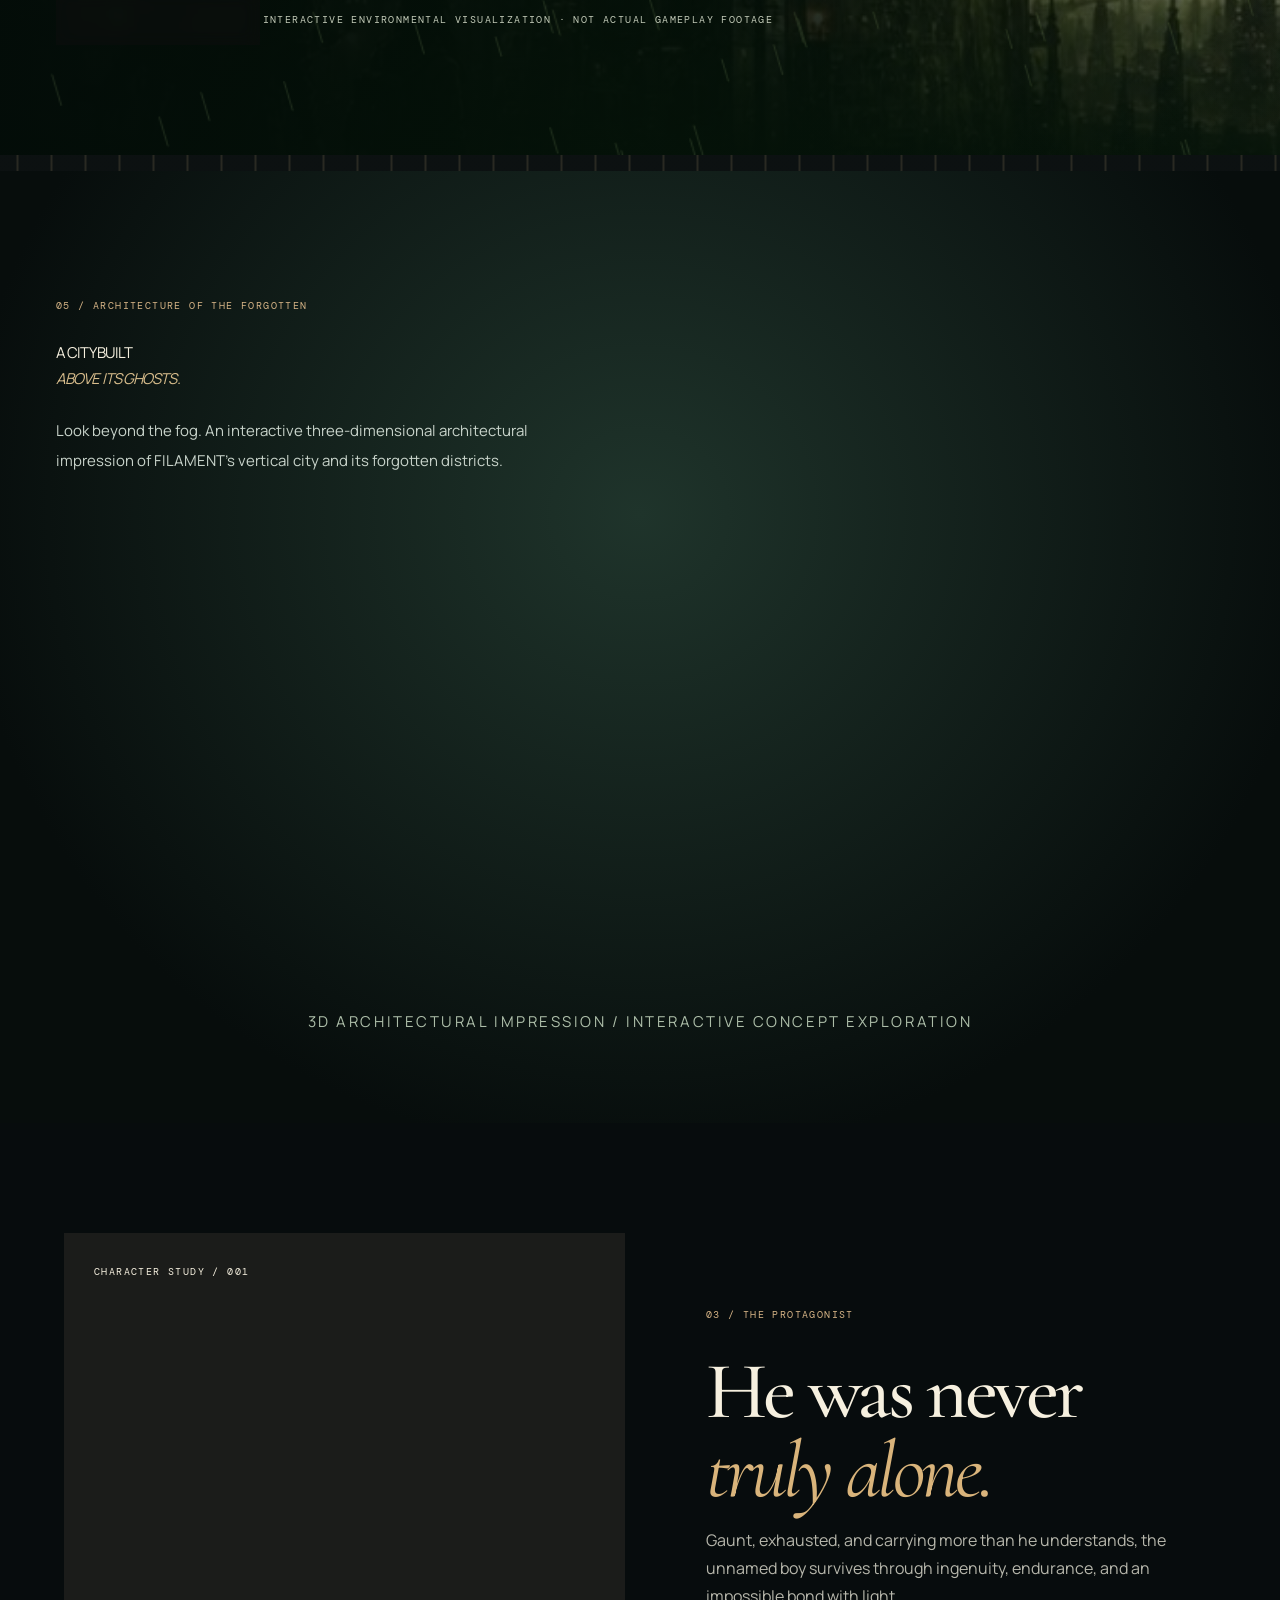
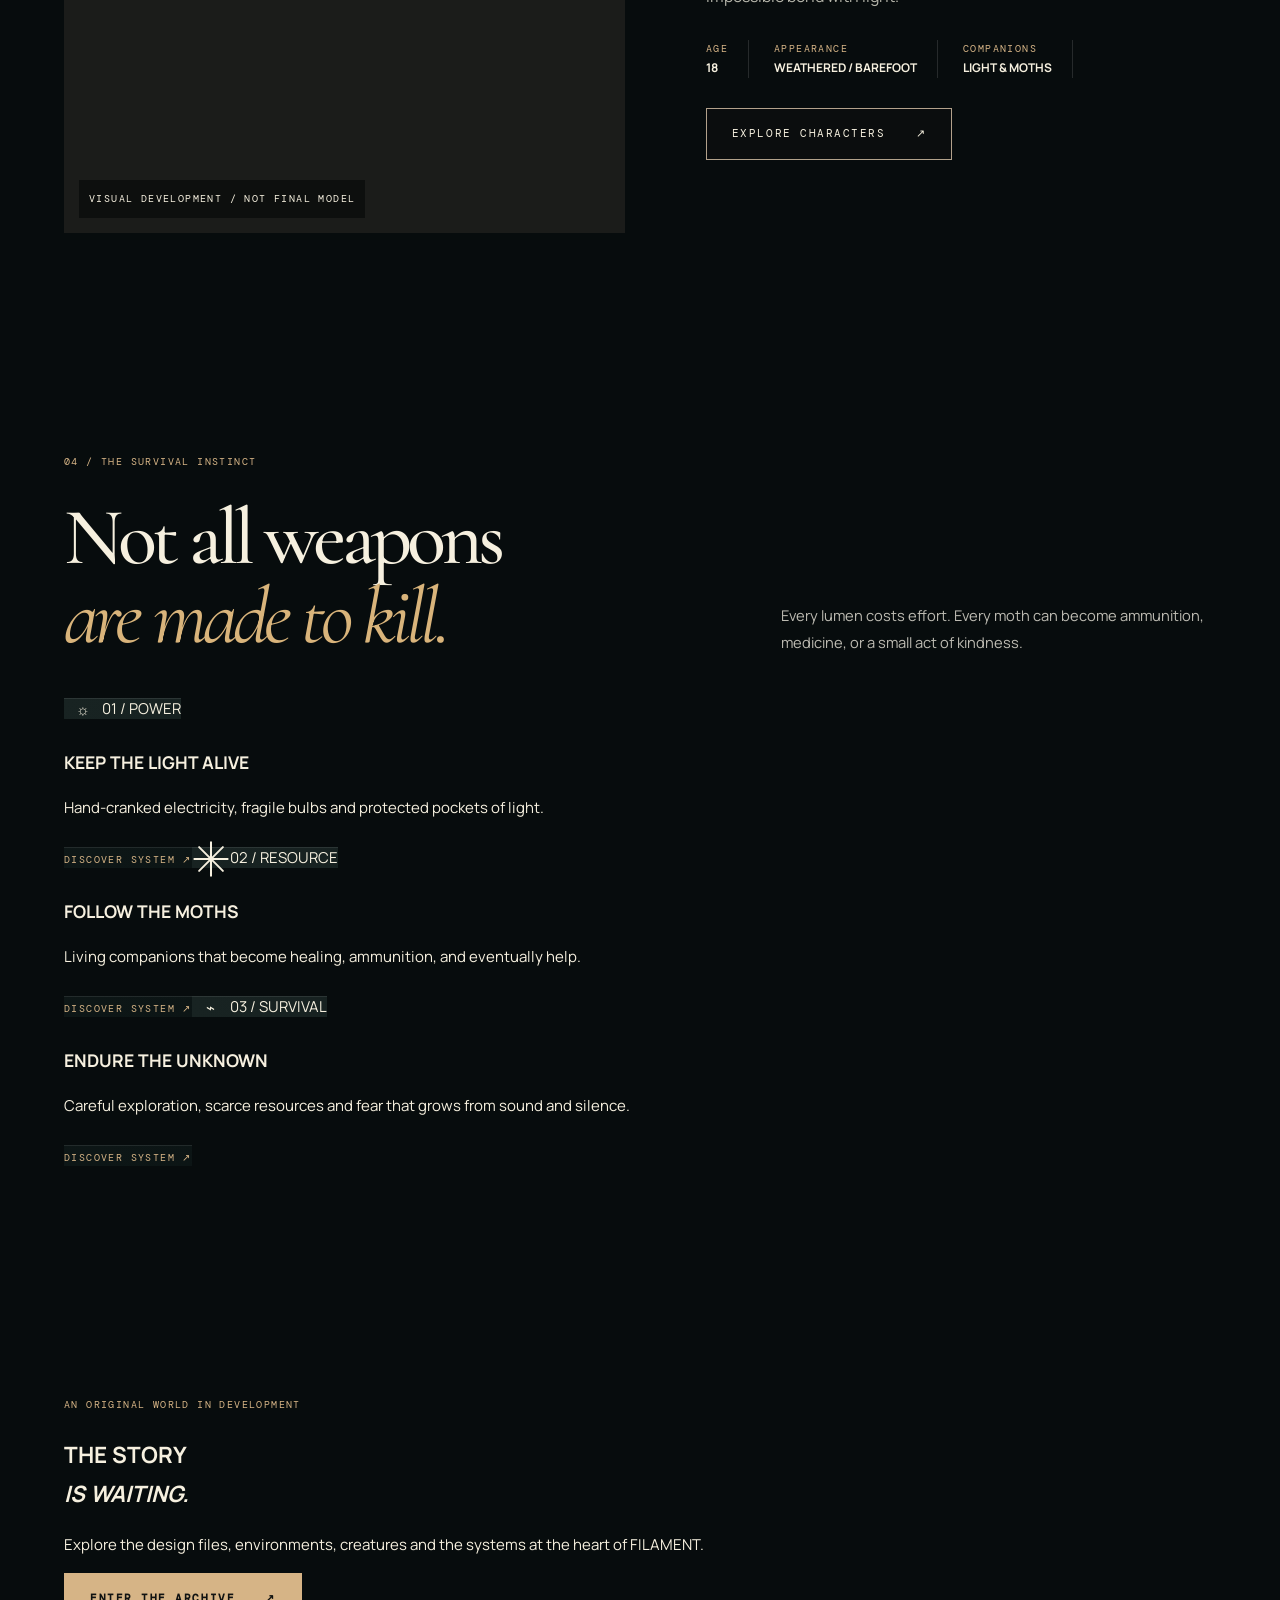
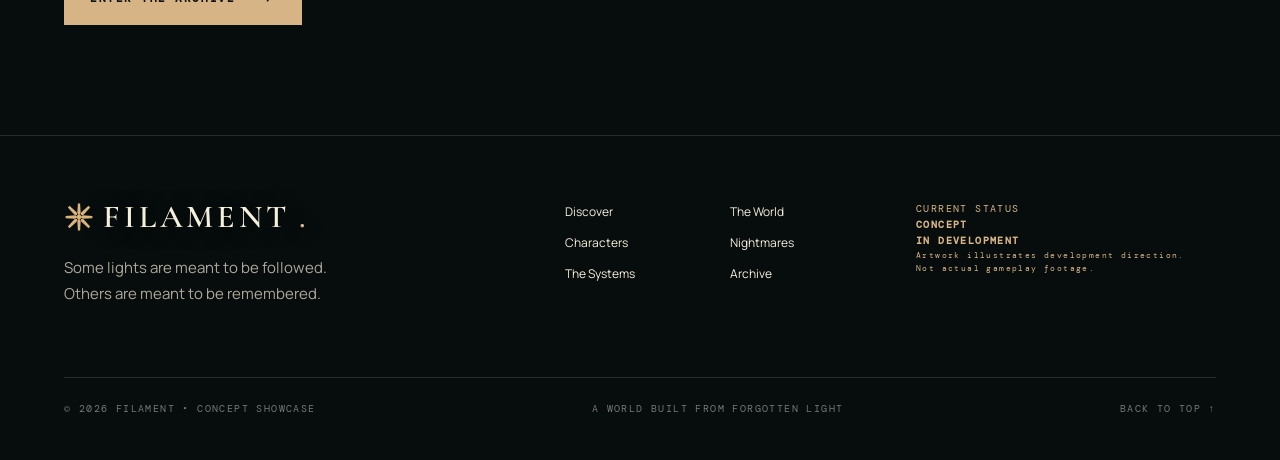
==== commit d65d7b3d: "Fix cropped character, REMEMBERS text clipping, oversized moth icon and header logo glow" ====
--- a/index.html
+++ b/index.html
@@ -6,7 +6,7 @@
 <link rel="preconnect" href="https://fonts.googleapis.com"/><link rel="preconnect" href="https://fonts.gstatic.com" crossorigin/>
 <link href="https://fonts.googleapis.com/css2?family=Cormorant+Garamond:wght@400;500;600;700&family=DM+Mono:wght@400;500&family=Manrope:wght@400;500;600;700;800&display=swap" rel="stylesheet"/>
 <link rel="stylesheet" href="style.css"/><link rel="preload" as="image" href="assets/world-city.webp"/>
-<script src="script.js" defer></script><link rel="stylesheet" href="filament-immersive.css?v=4.1"/><link rel="stylesheet" href="filament-directors-cut.css?v=6"/><script src="filament-directors-cut.js?v=6" defer></script><link rel="stylesheet" href="filament-unified.css?v=7"><script src="filament-light.js?v=7" defer></script><link rel="stylesheet" href="filament-mobile-polish.css?v=11"><link rel="stylesheet" href="filament-layout-restored.css?v=10"><link rel="stylesheet" href="filament-structure-fix.css?v=12"></head>
+<script src="script.js" defer></script><link rel="stylesheet" href="filament-immersive.css?v=4.1"/><link rel="stylesheet" href="filament-directors-cut.css?v=6"/><script src="filament-directors-cut.js?v=6" defer></script><link rel="stylesheet" href="filament-unified.css?v=7"><script src="filament-light.js?v=7" defer></script><link rel="stylesheet" href="filament-mobile-polish.css?v=11"><link rel="stylesheet" href="filament-layout-restored.css?v=10"><link rel="stylesheet" href="filament-structure-fix.css?v=12"><link rel="stylesheet" href="filament-v13-fixes.css?v=13"></head>
 <body class="page-home"><div class="noise" aria-hidden="true"></div><div class="scroll-meter" id="scroll-meter"></div>
 <header class="site-header"><a class="wordmark" href="index.html" aria-label="FILAMENT home"><span class="brand-mark" aria-hidden="true"><svg class="filament-logo-symbol" xmlns="http://www.w3.org/2000/svg" viewBox="0 0 32 32" width="28" height="28" focusable="false" aria-hidden="true"><g fill="#d9b47b"><path d="M14.8 1.7h2.4l.6 10.4-1.8 2.4-1.8-2.4zM14.8 30.3h2.4l.6-10.4-1.8-2.4-1.8 2.4zM1.7 14.8v2.4l10.4.6 2.4-1.8-2.4-1.8zM30.3 14.8v2.4l-10.4.6-2.4-1.8 2.4-1.8zM5.9 4.1 4.1 5.9l7 7.8 3 .4-.4-3zM26.1 27.9l1.8-1.8-7-7.8-3-.4.4 3zM26.1 4.1l1.8 1.8-7 7.8-3 .4.4-3zM5.9 27.9l-1.8-1.8 7-7.8 3-.4-.4 3z"/><circle cx="16" cy="16" r="2.5"/></g></svg></span> FILAMENT<span class="wordmark-dot">.</span></a>
 <nav class="desktop-nav" aria-label="Main navigation"><a class="nav-link active" href="index.html">Discover</a><a class="nav-link " href="world.html">The World</a><a class="nav-link " href="characters.html">Characters</a><a class="nav-link " href="creatures.html">Nightmares</a><a class="nav-link " href="systems.html">The Systems</a><a class="nav-link " href="archive.html">Archive</a></nav><div class="header-actions"><span class="header-state"><i></i> IN DEVELOPMENT</span><button class="menu-trigger" id="menu-trigger" type="button" aria-label="Open navigation" aria-expanded="false"><span></span><span></span></button></div></header>
--- a/filament-v13-fixes.css
+++ b/filament-v13-fixes.css
@@ -0,0 +1,24 @@
+
+/* FILAMENT V13 — surgical visual regression fixes */
+.site-header .wordmark .brand-mark{transform:translateY(6px)!important;filter:none!important;text-shadow:none!important}
+.site-header .wordmark .brand-mark svg,.site-header .filament-logo-symbol,.footer .brand-mark svg,.footer .filament-logo-symbol{filter:none!important;box-shadow:none!important}
+@media(max-width:700px){.site-header .wordmark .brand-mark{transform:translateY(6px)!important}}
+/* Keep original character art whole and its head visible */
+.protagonist-feature .protagonist-visual{display:flex!important;align-items:center!important;justify-content:center!important;min-height:0!important;overflow:hidden!important}
+.protagonist-feature .protagonist-visual img{width:100%!important;height:auto!important;max-height:800px!important;object-fit:contain!important;object-position:top center!important;display:block!important}
+.protagonist-feature .protagonist-visual .subject-badge{z-index:2}
+@media(min-width:951px){.protagonist-feature{align-items:start!important}.protagonist-feature .protagonist-bio{align-self:center!important}}
+/* Hero headline: prevent terminal letters being clipped */
+.hero-main .hero-title-box{overflow:visible!important;padding-right:clamp(18px,3vw,65px)!important}
+.hero-main .hero-title-box h1{width:max-content!important;max-width:100%!important;box-sizing:border-box!important;overflow:visible!important;letter-spacing:-.045em!important;font-size:clamp(58px,8.5vw,130px)!important}
+.hero-main .hero-title-box h1 em{display:inline-block!important;padding-right:.14em!important;margin-right:-.06em!important;overflow:visible!important}
+.hero-main .hero-content{overflow:visible!important}
+@media(max-width:850px){.hero-main .hero-title-box h1{width:100%!important;font-size:clamp(46px,10vw,85px)!important}}
+@media(max-width:500px){.hero-main .hero-title-box h1{font-size:clamp(42px,11vw,58px)!important;letter-spacing:-.04em!important}}
+/* No SVG may grow beyond its intentionally allocated icon */
+.moth-display .moth-visual{display:flex!important;justify-content:flex-start!important;align-items:center!important;width:64px!important;height:64px!important;max-width:64px!important;max-height:64px!important;min-height:0!important;flex:none!important;margin:16px 0 20px!important;overflow:visible!important;color:#d9b47b!important}
+.moth-display .moth-visual svg{display:block!important;width:52px!important;height:52px!important;max-width:52px!important;max-height:52px!important;min-width:0!important;min-height:0!important;flex:none!important;filter:none!important}
+.moth-display{min-width:0!important;min-height:0!important}
+.moth-display h3{margin-top:8px!important}
+.profile-icon svg,.moth-glyph svg,.system-icon svg,.tiny-star svg,.bulb-toggle-icon svg,.ticker svg{max-width:100%!important;max-height:100%!important}
+@media(max-width:700px){.moth-display .moth-visual{width:46px!important;height:46px!important}.moth-display .moth-visual svg{width:38px!important;height:38px!important}}
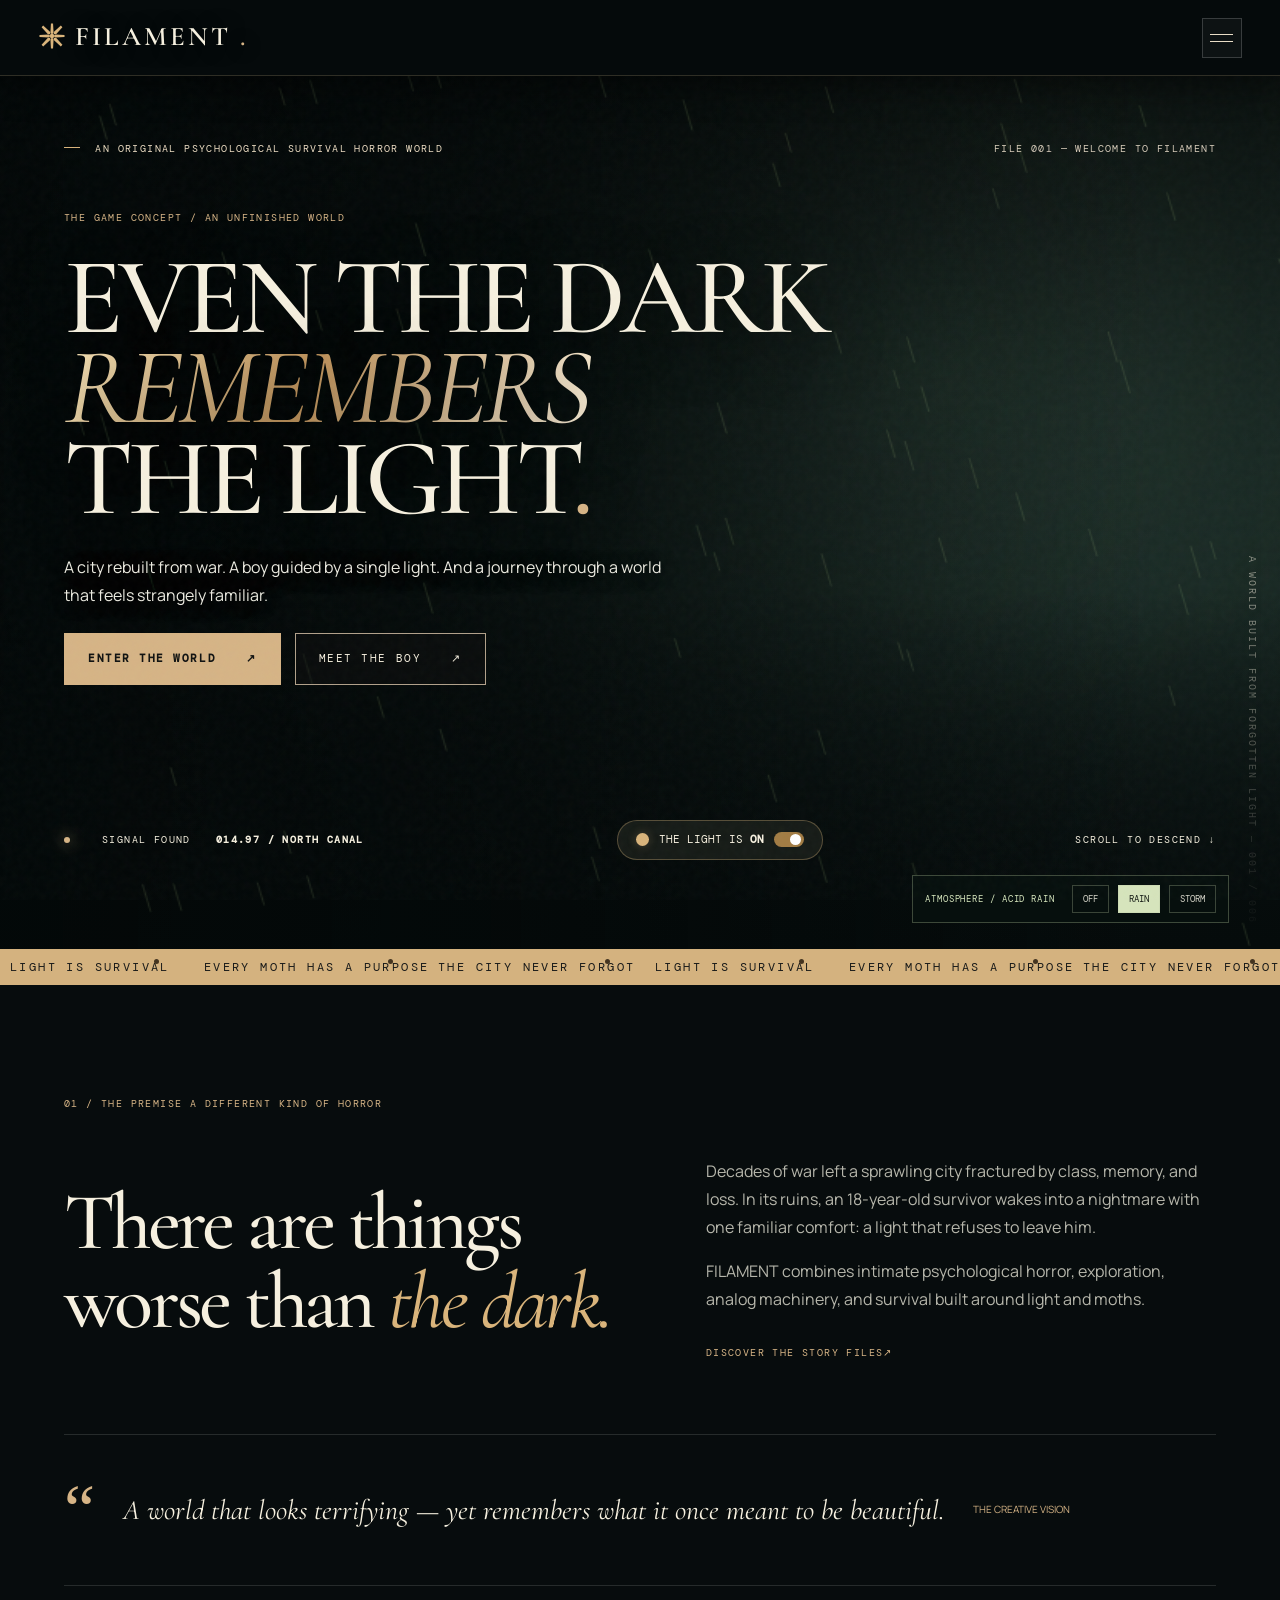
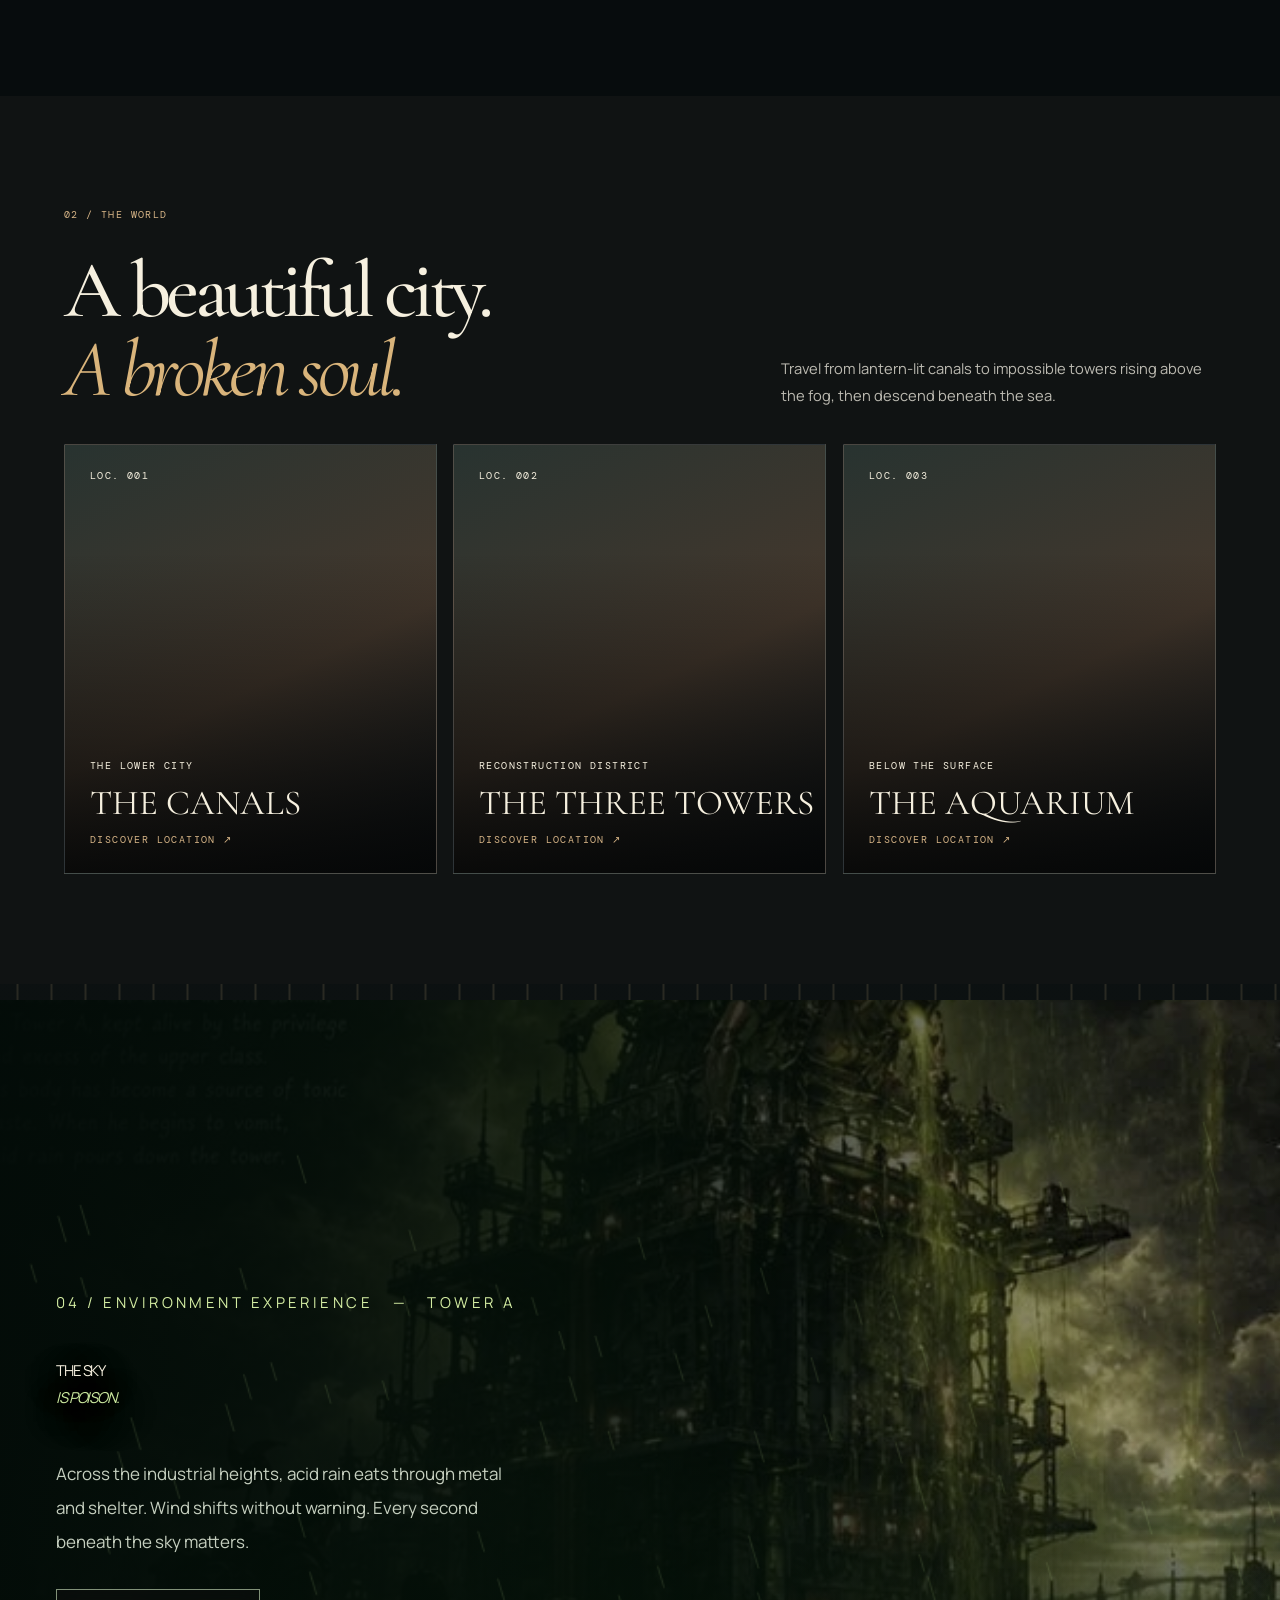
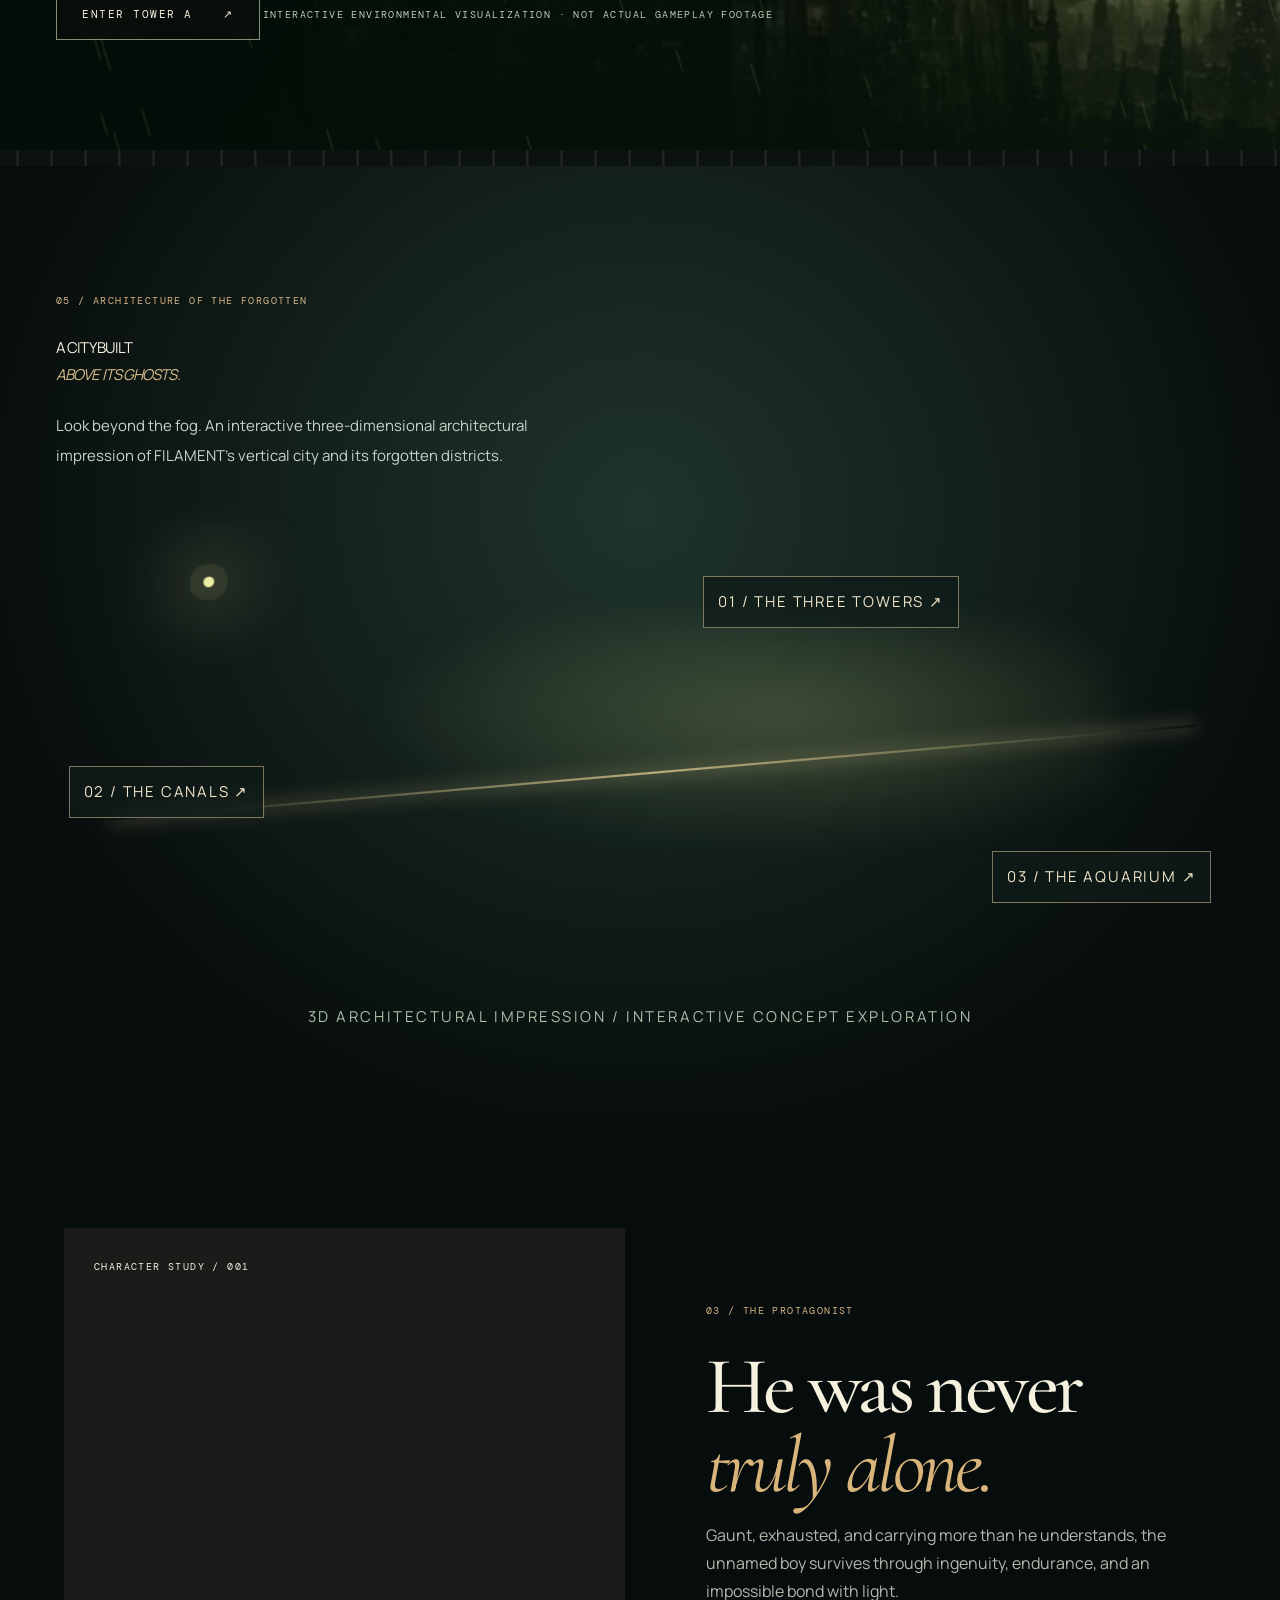
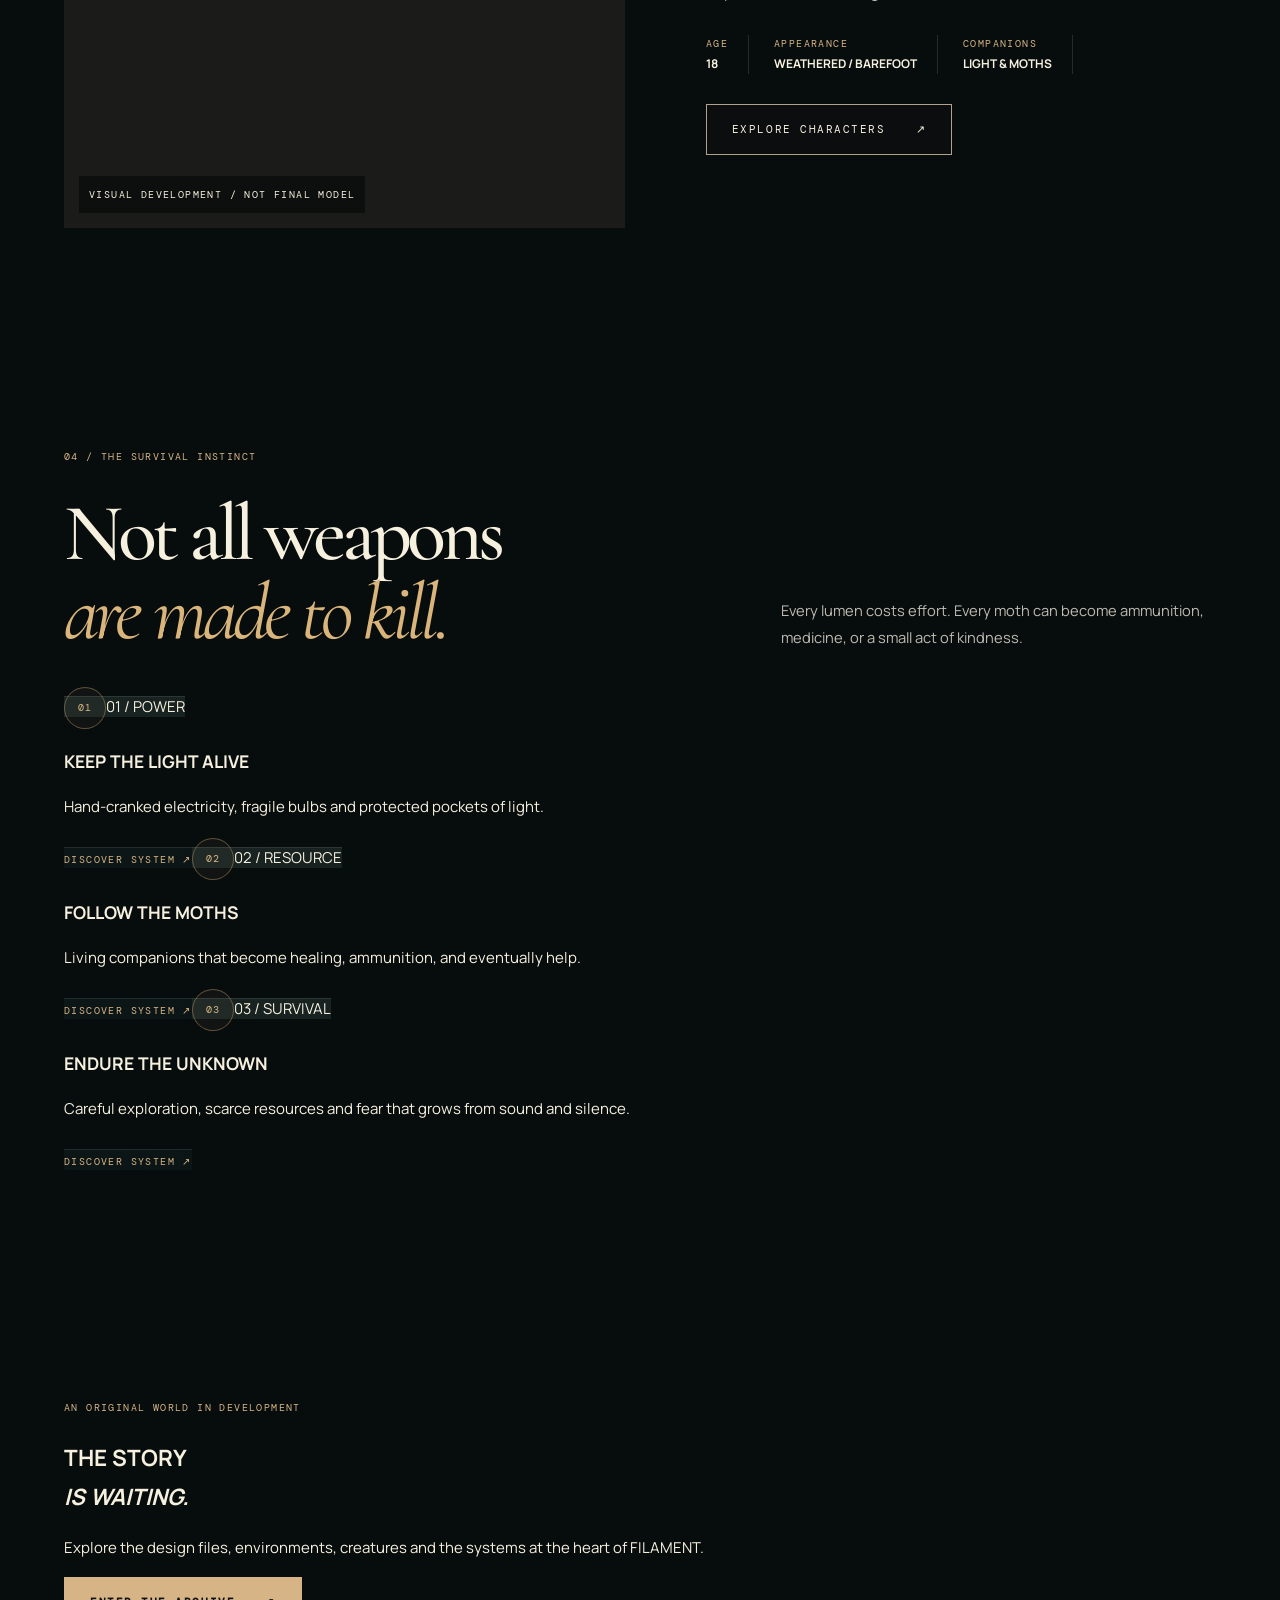
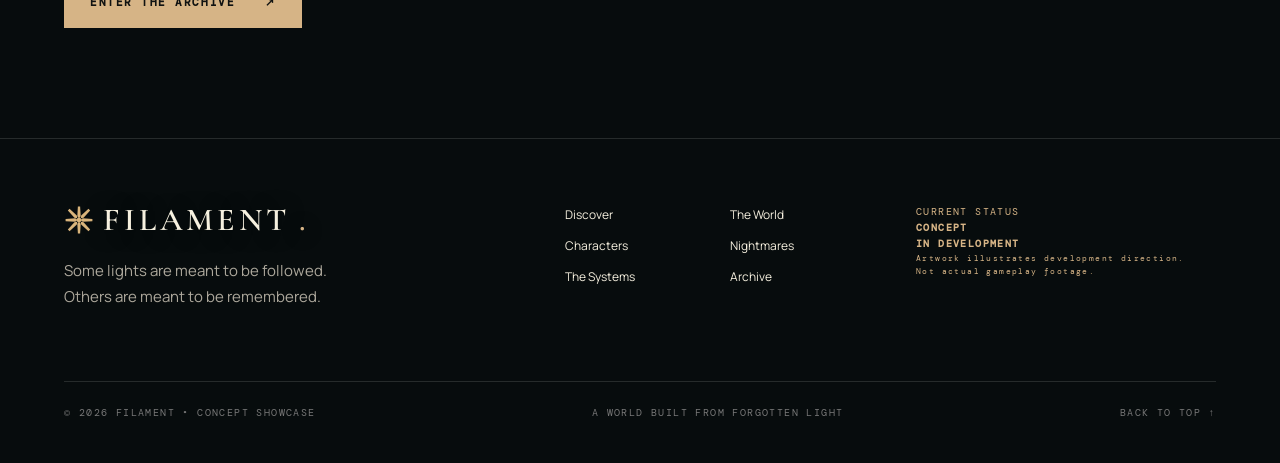
==== commit 9ab52a79: "Repair interactive layouts and light switch, remove decorative emblem outside wordmarks" ====
--- a/index.html
+++ b/index.html
@@ -6,19 +6,19 @@
 <link rel="preconnect" href="https://fonts.googleapis.com"/><link rel="preconnect" href="https://fonts.gstatic.com" crossorigin/>
 <link href="https://fonts.googleapis.com/css2?family=Cormorant+Garamond:wght@400;500;600;700&family=DM+Mono:wght@400;500&family=Manrope:wght@400;500;600;700;800&display=swap" rel="stylesheet"/>
 <link rel="stylesheet" href="style.css"/><link rel="preload" as="image" href="assets/world-city.webp"/>
-<script src="script.js" defer></script><link rel="stylesheet" href="filament-immersive.css?v=4.1"/><link rel="stylesheet" href="filament-directors-cut.css?v=6"/><script src="filament-directors-cut.js?v=6" defer></script><link rel="stylesheet" href="filament-unified.css?v=7"><script src="filament-light.js?v=7" defer></script><link rel="stylesheet" href="filament-mobile-polish.css?v=11"><link rel="stylesheet" href="filament-layout-restored.css?v=10"><link rel="stylesheet" href="filament-structure-fix.css?v=12"><link rel="stylesheet" href="filament-v13-fixes.css?v=13"></head>
+<script src="script.js" defer></script><link rel="stylesheet" href="filament-immersive.css?v=4.1"/><link rel="stylesheet" href="filament-directors-cut.css?v=6"/><script src="filament-directors-cut.js?v=6" defer></script><link rel="stylesheet" href="filament-unified.css?v=7"><script src="filament-light.js?v=7" defer></script><link rel="stylesheet" href="filament-mobile-polish.css?v=11"><link rel="stylesheet" href="filament-layout-restored.css?v=10"><link rel="stylesheet" href="filament-structure-fix.css?v=12"><link rel="stylesheet" href="filament-v13-fixes.css?v=14"><link rel="stylesheet" href="filament-consistency.css?v=15"><link rel="stylesheet" href="filament-icon-cleanup.css?v=15"></head>
 <body class="page-home"><div class="noise" aria-hidden="true"></div><div class="scroll-meter" id="scroll-meter"></div>
 <header class="site-header"><a class="wordmark" href="index.html" aria-label="FILAMENT home"><span class="brand-mark" aria-hidden="true"><svg class="filament-logo-symbol" xmlns="http://www.w3.org/2000/svg" viewBox="0 0 32 32" width="28" height="28" focusable="false" aria-hidden="true"><g fill="#d9b47b"><path d="M14.8 1.7h2.4l.6 10.4-1.8 2.4-1.8-2.4zM14.8 30.3h2.4l.6-10.4-1.8-2.4-1.8 2.4zM1.7 14.8v2.4l10.4.6 2.4-1.8-2.4-1.8zM30.3 14.8v2.4l-10.4.6-2.4-1.8 2.4-1.8zM5.9 4.1 4.1 5.9l7 7.8 3 .4-.4-3zM26.1 27.9l1.8-1.8-7-7.8-3-.4.4 3zM26.1 4.1l1.8 1.8-7 7.8-3 .4.4-3zM5.9 27.9l-1.8-1.8 7-7.8 3-.4-.4 3z"/><circle cx="16" cy="16" r="2.5"/></g></svg></span> FILAMENT<span class="wordmark-dot">.</span></a>
 <nav class="desktop-nav" aria-label="Main navigation"><a class="nav-link active" href="index.html">Discover</a><a class="nav-link " href="world.html">The World</a><a class="nav-link " href="characters.html">Characters</a><a class="nav-link " href="creatures.html">Nightmares</a><a class="nav-link " href="systems.html">The Systems</a><a class="nav-link " href="archive.html">Archive</a></nav><div class="header-actions"><span class="header-state"><i></i> IN DEVELOPMENT</span><button class="menu-trigger" id="menu-trigger" type="button" aria-label="Open navigation" aria-expanded="false"><span></span><span></span></button></div></header>
 <nav class="mobile-nav" id="mobile-nav" aria-label="Mobile navigation"><a class="nav-link active" href="index.html">Discover</a><a class="nav-link " href="world.html">The World</a><a class="nav-link " href="characters.html">Characters</a><a class="nav-link " href="creatures.html">Nightmares</a><a class="nav-link " href="systems.html">The Systems</a><a class="nav-link " href="archive.html">Archive</a></nav>
 <main id="main">
 <section class="hero-main"><div class="hero-scene"></div><div class="hero-glow" id="hero-glow"></div><div class="hero-vignette"></div>
-<div class="hero-content container"><div class="hero-topline"><span class="eyebrow"><span class="tiny-star" aria-hidden="true"><svg xmlns="http://www.w3.org/2000/svg" viewBox="0 0 32 32" aria-hidden="true" focusable="false"><g stroke="currentColor" fill="none" stroke-width="1.7" stroke-linecap="round"><path d="M16 2v28M2 16h28M6 6l20 20M26 6 6 26"/></g><circle cx="16" cy="16" r="2.1" fill="currentColor"/></svg></span> AN ORIGINAL PSYCHOLOGICAL SURVIVAL HORROR WORLD</span><span class="section-index">FILE 001 — WELCOME TO FILAMENT</span></div>
+<div class="hero-content container"><div class="hero-topline"><span class="eyebrow"><span class="tiny-star" aria-hidden="true"></span> AN ORIGINAL PSYCHOLOGICAL SURVIVAL HORROR WORLD</span><span class="section-index">FILE 001 — WELCOME TO FILAMENT</span></div>
 <div class="hero-title-box"><div class="eyebrow gold">THE GAME CONCEPT / AN UNFINISHED WORLD</div><h1>EVEN THE DARK<br/><em>REMEMBERS</em><br/>THE LIGHT<span class="period">.</span></h1><p class="hero-desc">A city rebuilt from war. A boy guided by a single light. And a journey through a world that feels strangely familiar.</p>
 <div class="hero-ctas"><a class="btn btn-gold" href="world.html">ENTER THE WORLD <span>↗</span></a><a class="btn btn-outline" href="characters.html">MEET THE BOY <span>↗</span></a></div></div>
-<div class="hero-bottom"><div class="hero-coordinate"><span class="pulse-dot"></span> SIGNAL FOUND <strong>014.97 / NORTH CANAL</strong></div><button type="button" class="bulb-toggle" id="bulb-toggle" aria-pressed="true"><span class="bulb-toggle-icon" aria-hidden="true"><svg xmlns="http://www.w3.org/2000/svg" viewBox="0 0 32 32" aria-hidden="true" focusable="false"><g stroke="currentColor" fill="none" stroke-width="1.7" stroke-linecap="round"><path d="M16 2v28M2 16h28M6 6l20 20M26 6 6 26"/></g><circle cx="16" cy="16" r="2.1" fill="currentColor"/></svg></span><span>THE LIGHT IS <strong id="bulb-toggle-label">ON</strong></span><span class="switch"><i></i></span></button><a href="#premise" class="scroll-cue">SCROLL TO DESCEND <span>↓</span></a></div></div>
+<div class="hero-bottom"><div class="hero-coordinate"><span class="pulse-dot"></span> SIGNAL FOUND <strong>014.97 / NORTH CANAL</strong></div><button type="button" class="bulb-toggle" id="bulb-toggle" aria-pressed="true"><span class="bulb-toggle-icon" aria-hidden="true"></span><span>THE LIGHT IS <strong id="bulb-toggle-label">ON</strong></span><span class="switch"><i></i></span></button><a href="#premise" class="scroll-cue">SCROLL TO DESCEND <span>↓</span></a></div></div>
 <div class="hero-side-text">A WORLD BUILT FROM FORGOTTEN LIGHT — 001 / 006</div></section>
-<div class="ticker"><div class="ticker-track"><span>LIGHT IS SURVIVAL</span><b aria-hidden="true"><svg xmlns="http://www.w3.org/2000/svg" viewBox="0 0 32 32" aria-hidden="true" focusable="false"><g stroke="currentColor" fill="none" stroke-width="1.7" stroke-linecap="round"><path d="M16 2v28M2 16h28M6 6l20 20M26 6 6 26"/></g><circle cx="16" cy="16" r="2.1" fill="currentColor"/></svg></b><span>EVERY MOTH HAS A PURPOSE</span><b aria-hidden="true"><svg xmlns="http://www.w3.org/2000/svg" viewBox="0 0 32 32" aria-hidden="true" focusable="false"><g stroke="currentColor" fill="none" stroke-width="1.7" stroke-linecap="round"><path d="M16 2v28M2 16h28M6 6l20 20M26 6 6 26"/></g><circle cx="16" cy="16" r="2.1" fill="currentColor"/></svg></b><span>THE CITY NEVER FORGOT</span><b aria-hidden="true"><svg xmlns="http://www.w3.org/2000/svg" viewBox="0 0 32 32" aria-hidden="true" focusable="false"><g stroke="currentColor" fill="none" stroke-width="1.7" stroke-linecap="round"><path d="M16 2v28M2 16h28M6 6l20 20M26 6 6 26"/></g><circle cx="16" cy="16" r="2.1" fill="currentColor"/></svg></b><span>LIGHT IS SURVIVAL</span><b aria-hidden="true"><svg xmlns="http://www.w3.org/2000/svg" viewBox="0 0 32 32" aria-hidden="true" focusable="false"><g stroke="currentColor" fill="none" stroke-width="1.7" stroke-linecap="round"><path d="M16 2v28M2 16h28M6 6l20 20M26 6 6 26"/></g><circle cx="16" cy="16" r="2.1" fill="currentColor"/></svg></b><span>EVERY MOTH HAS A PURPOSE</span><b aria-hidden="true"><svg xmlns="http://www.w3.org/2000/svg" viewBox="0 0 32 32" aria-hidden="true" focusable="false"><g stroke="currentColor" fill="none" stroke-width="1.7" stroke-linecap="round"><path d="M16 2v28M2 16h28M6 6l20 20M26 6 6 26"/></g><circle cx="16" cy="16" r="2.1" fill="currentColor"/></svg></b><span>THE CITY NEVER FORGOT</span><b aria-hidden="true"><svg xmlns="http://www.w3.org/2000/svg" viewBox="0 0 32 32" aria-hidden="true" focusable="false"><g stroke="currentColor" fill="none" stroke-width="1.7" stroke-linecap="round"><path d="M16 2v28M2 16h28M6 6l20 20M26 6 6 26"/></g><circle cx="16" cy="16" r="2.1" fill="currentColor"/></svg></b></div></div>
+<div class="ticker"><div class="ticker-track"><span>LIGHT IS SURVIVAL</span><b aria-hidden="true"></b><span>EVERY MOTH HAS A PURPOSE</span><b aria-hidden="true"></b><span>THE CITY NEVER FORGOT</span><b aria-hidden="true"></b><span>LIGHT IS SURVIVAL</span><b aria-hidden="true"></b><span>EVERY MOTH HAS A PURPOSE</span><b aria-hidden="true"></b><span>THE CITY NEVER FORGOT</span><b aria-hidden="true"></b></div></div>
 <section class="section section-intro container" id="premise"><div class="section-kicker reveal">01 / THE PREMISE <span class="hairline"></span> A DIFFERENT KIND OF HORROR</div><div class="intro-layout"><div class="reveal"><h2 class="display-heading">There are things<br/>worse than <em>the dark.</em></h2></div><div class="intro-aside reveal"><p>Decades of war left a sprawling city fractured by class, memory, and loss. In its ruins, an 18-year-old survivor wakes into a nightmare with one familiar comfort: a light that refuses to leave him.</p><p>FILAMENT combines intimate psychological horror, exploration, analog machinery, and survival built around light and moths.</p><a class="text-link" href="archive.html">DISCOVER THE STORY FILES <span>↗</span></a></div></div><div class="quote-bar reveal"><span>“</span><p>A world that looks terrifying — yet remembers what it once meant to be beautiful.</p><small>THE CREATIVE VISION</small></div></section>
 <section class="section world-preview"><div class="container"><div class="section-header reveal"><div><div class="section-kicker">02 / THE WORLD</div><h2 class="display-heading">A beautiful city.<br/><em>A broken soul.</em></h2></div><p>Travel from lantern-lit canals to impossible towers rising above the fog, then descend beneath the sea.</p></div><div class="world-preview-grid"><a class="feature-tile tile-canals reveal" href="world.html#canals"><img src="assets/world-canals.webp" loading="lazy" alt="Lantern-lit canal district concept illustration"/><span class="tile-n">LOC. 001</span><div class="tile-label"><small>THE LOWER CITY</small><strong>THE CANALS</strong><span>DISCOVER LOCATION ↗</span></div></a><a class="feature-tile tile-tower reveal" href="world.html#towers"><img src="assets/world-furnace.webp" loading="lazy" alt="Giant industrial tower in acid-green rain concept art"/><span class="tile-n">LOC. 002</span><div class="tile-label"><small>RECONSTRUCTION DISTRICT</small><strong>THE THREE TOWERS</strong><span>DISCOVER LOCATION ↗</span></div></a><a class="feature-tile tile-aqua reveal" href="world.html#aquarium"><img src="assets/world-aquarium.webp" loading="lazy" alt="Abandoned blue underwater atrium concept art"/><span class="tile-n">LOC. 003</span><div class="tile-label"><small>BELOW THE SURFACE</small><strong>THE AQUARIUM</strong><span>DISCOVER LOCATION ↗</span></div></a></div></div></section>
 <div class="filament-film-strip" aria-hidden="true"></div>
@@ -51,7 +51,7 @@
   </div>
   <div class="diorama-note">3D ARCHITECTURAL IMPRESSION / INTERACTIVE CONCEPT EXPLORATION</div>
 </section><section class="section encounter-section"><div class="container encounter-grid"><div class="encounter-art reveal"><div class="vertical-label">CHARACTER STUDY / 001</div><img src="assets/char-full.webp" loading="lazy" alt="Full-body 3D-style character concept of the young protagonist"/><div class="encounter-art-note">VISUAL DEVELOPMENT / NOT FINAL MODEL</div></div><div class="encounter-copy reveal"><div class="section-kicker">03 / THE PROTAGONIST</div><h2 class="display-heading">He was never<br/><em>truly alone.</em></h2><p>Gaunt, exhausted, and carrying more than he understands, the unnamed boy survives through ingenuity, endurance, and an impossible bond with light.</p><div class="character-facts"><div><small>AGE</small><b>18</b></div><div><small>APPEARANCE</small><b>WEATHERED / BAREFOOT</b></div><div><small>COMPANIONS</small><b>LIGHT & MOTHS</b></div></div><a class="btn btn-outline" href="characters.html">EXPLORE CHARACTERS <span>↗</span></a></div></div></section>
-<section class="section system-home"><div class="container"><div class="section-header reveal"><div><div class="section-kicker">04 / THE SURVIVAL INSTINCT</div><h2 class="display-heading">Not all weapons<br/><em>are made to kill.</em></h2></div><p>Every lumen costs effort. Every moth can become ammunition, medicine, or a small act of kindness.</p></div><div class="systems-grid"><a class="system-card reveal" href="systems.html#light"><span class="system-icon">☼</span><span class="card-index">01 / POWER</span><h3>KEEP THE LIGHT ALIVE</h3><p>Hand-cranked electricity, fragile bulbs and protected pockets of light.</p><span class="text-link">DISCOVER SYSTEM ↗</span></a><a class="system-card reveal" href="systems.html#moths"><span class="system-icon" aria-hidden="true"><svg xmlns="http://www.w3.org/2000/svg" viewBox="0 0 32 32" aria-hidden="true" focusable="false"><g stroke="currentColor" fill="none" stroke-width="1.7" stroke-linecap="round"><path d="M16 2v28M2 16h28M6 6l20 20M26 6 6 26"/></g><circle cx="16" cy="16" r="2.1" fill="currentColor"/></svg></span><span class="card-index">02 / RESOURCE</span><h3>FOLLOW THE MOTHS</h3><p>Living companions that become healing, ammunition, and eventually help.</p><span class="text-link">DISCOVER SYSTEM ↗</span></a><a class="system-card reveal" href="systems.html#survival"><span class="system-icon">⌁</span><span class="card-index">03 / SURVIVAL</span><h3>ENDURE THE UNKNOWN</h3><p>Careful exploration, scarce resources and fear that grows from sound and silence.</p><span class="text-link">DISCOVER SYSTEM ↗</span></a></div></div></section>
+<section class="section system-home"><div class="container"><div class="section-header reveal"><div><div class="section-kicker">04 / THE SURVIVAL INSTINCT</div><h2 class="display-heading">Not all weapons<br/><em>are made to kill.</em></h2></div><p>Every lumen costs effort. Every moth can become ammunition, medicine, or a small act of kindness.</p></div><div class="systems-grid"><a class="system-card reveal" href="systems.html#light"><span class="system-icon" aria-hidden="true">01</span><span class="card-index">01 / POWER</span><h3>KEEP THE LIGHT ALIVE</h3><p>Hand-cranked electricity, fragile bulbs and protected pockets of light.</p><span class="text-link">DISCOVER SYSTEM ↗</span></a><a class="system-card reveal" href="systems.html#moths"><span class="system-icon" aria-hidden="true">02</span><span class="card-index">02 / RESOURCE</span><h3>FOLLOW THE MOTHS</h3><p>Living companions that become healing, ammunition, and eventually help.</p><span class="text-link">DISCOVER SYSTEM ↗</span></a><a class="system-card reveal" href="systems.html#survival"><span class="system-icon" aria-hidden="true">03</span><span class="card-index">03 / SURVIVAL</span><h3>ENDURE THE UNKNOWN</h3><p>Careful exploration, scarce resources and fear that grows from sound and silence.</p><span class="text-link">DISCOVER SYSTEM ↗</span></a></div></div></section>
 <section class="section final-statement"><div class="final-backdrop"></div><div class="container final-center reveal"><span class="section-kicker">AN ORIGINAL WORLD IN DEVELOPMENT</span><h2>THE STORY<br/><em>IS WAITING.</em></h2><p>Explore the design files, environments, creatures and the systems at the heart of FILAMENT.</p><a class="btn btn-gold" href="archive.html">ENTER THE ARCHIVE <span>↗</span></a></div></section>
 </main>
 <footer class="footer"><div class="footer-top"><div><a class="wordmark footer-wordmark" href="index.html"><span class="brand-mark" aria-hidden="true"><svg class="filament-logo-symbol" xmlns="http://www.w3.org/2000/svg" viewBox="0 0 32 32" width="28" height="28" focusable="false" aria-hidden="true"><g fill="#d9b47b"><path d="M14.8 1.7h2.4l.6 10.4-1.8 2.4-1.8-2.4zM14.8 30.3h2.4l.6-10.4-1.8-2.4-1.8 2.4zM1.7 14.8v2.4l10.4.6 2.4-1.8-2.4-1.8zM30.3 14.8v2.4l-10.4.6-2.4-1.8 2.4-1.8zM5.9 4.1 4.1 5.9l7 7.8 3 .4-.4-3zM26.1 27.9l1.8-1.8-7-7.8-3-.4.4 3zM26.1 4.1l1.8 1.8-7 7.8-3 .4.4-3zM5.9 27.9l-1.8-1.8 7-7.8 3-.4-.4 3z"/><circle cx="16" cy="16" r="2.5"/></g></svg></span> FILAMENT<span class="wordmark-dot">.</span></a><p>Some lights are meant to be followed.<br/>Others are meant to be remembered.</p></div><div class="footer-links"><a href="index.html">Discover</a><a href="world.html">The World</a><a href="characters.html">Characters</a><a href="creatures.html">Nightmares</a><a href="systems.html">The Systems</a><a href="archive.html">Archive</a></div><div class="footer-stamp"><span class="eyebrow">CURRENT STATUS</span><strong>CONCEPT<br/>IN DEVELOPMENT</strong><small>Artwork illustrates development direction.<br/>Not actual gameplay footage.</small></div></div><div class="footer-bottom"><span>© 2026 FILAMENT • CONCEPT SHOWCASE</span><span>A WORLD BUILT FROM FORGOTTEN LIGHT</span><a href="#main">BACK TO TOP ↑</a></div></footer>
--- a/filament-v13-fixes.css
+++ b/filament-v13-fixes.css
@@ -22,3 +22,17 @@
 .moth-display h3{margin-top:8px!important}
 .profile-icon svg,.moth-glyph svg,.system-icon svg,.tiny-star svg,.bulb-toggle-icon svg,.ticker svg{max-width:100%!important;max-height:100%!important}
 @media(max-width:700px){.moth-display .moth-visual{width:46px!important;height:46px!important}.moth-display .moth-visual svg{width:38px!important;height:38px!important}}
+
+/* V14 / final optical baseline and reliable light state */
+.site-header .wordmark .brand-mark{transform:translateY(0px)!important;align-self:center!important}
+.site-header .wordmark .filament-logo-symbol{filter:none!important}
+@media(max-width:700px){.site-header .wordmark .brand-mark{transform:translateY(0px)!important}}
+#bulb-toggle{position:relative!important;z-index:35!important;pointer-events:auto!important;cursor:pointer!important;touch-action:manipulation!important}
+body.light-off .hero-main .hero-scene{filter:brightness(.12) saturate(.4)!important;transition:filter .45s ease!important}
+body.light-off .hero-main .hero-glow,body.light-off .filament-depth{opacity:0!important;visibility:hidden!important}
+body.light-off .hero-main .hero-vignette{background:linear-gradient(90deg,#000d,#000b),linear-gradient(0deg,#000b,transparent)!important}
+body:not(.light-off) .hero-main .hero-scene{filter:brightness(.72) saturate(.78) contrast(1.1)!important;transition:filter .45s ease!important}
+body.light-off #bulb-toggle{border-color:#5b625a!important;color:#9ea29a!important}
+body.light-off #bulb-toggle .switch{background:#454c4a!important}
+body.light-off #bulb-toggle .switch i{transform:translateX(0)!important}
+body:not(.light-off) #bulb-toggle .switch i{transform:translateX(14px)!important}
--- a/filament-consistency.css
+++ b/filament-consistency.css
@@ -0,0 +1,36 @@
+
+/* FILAMENT / CONSISTENCY PASS */
+.tower-selector{display:grid!important;grid-template-columns:repeat(3,minmax(0,1fr))!important;gap:10px!important;width:100%!important;margin:25px 0 0!important}
+.tower-tab{display:flex!important;align-items:center!important;gap:12px!important;padding:18px!important;white-space:normal!important;text-align:left!important;min-height:65px!important;border:1px solid #d9b47b40!important;background:#101717!important;color:#d8d6ca!important}
+.tower-tab.selected{background:#2a2d23!important;border-color:#d9b47b!important;color:#e6c18a!important}
+.tower-detail{display:grid!important;grid-template-columns:minmax(0,1.16fr) minmax(0,.84fr)!important;gap:0!important;margin-top:20px!important;min-height:0!important;border:1px solid #d9b47b2b!important;overflow:hidden!important}
+.tower-detail-art{position:relative!important;min-height:470px!important;overflow:hidden!important;background:#101515}
+.tower-detail-art img{width:100%!important;height:100%!important;min-height:470px!important;object-fit:cover!important;position:absolute!important;inset:0!important}
+.tower-detail-art>span{position:absolute!important;bottom:18px!important;left:20px!important;z-index:5!important;background:#07100ee0!important;padding:10px 12px!important;color:#e3c18c!important;font:10px 'DM Mono',monospace!important}
+.tower-detail-text{display:flex!important;flex-direction:column!important;align-items:flex-start!important;justify-content:center!important;gap:18px!important;padding:clamp(26px,4vw,55px)!important;min-width:0!important}
+.tower-detail-text h3{font:500 clamp(38px,4vw,70px)/.98 'Cormorant Garamond',serif!important;margin:0!important}
+.tower-detail-text p{font-size:15px!important;line-height:1.85!important;margin:0!important}
+.image-story{display:grid!important;grid-template-columns:minmax(0,1fr) minmax(0,1fr)!important;gap:clamp(25px,5vw,85px)!important;align-items:center!important}
+.image-story img{width:100%!important;height:auto!important;max-height:680px!important;object-fit:cover!important}
+.image-story-text{display:flex!important;flex-direction:column!important;gap:20px!important;min-width:0!important}
+.image-story-text p{line-height:1.9!important}
+.archive-controls{display:flex!important;flex-wrap:wrap!important;gap:10px!important;margin:24px 0 32px!important}
+.archive-controls .filter-btn{background:#111918!important;border:1px solid #d9b47b45!important;color:#d8cfc0!important;padding:12px 17px!important;font:10px 'DM Mono',monospace!important;letter-spacing:.09em!important;cursor:pointer!important}
+.archive-controls .filter-btn.active,.archive-controls .filter-btn.selected{color:#17180d!important;background:#d9b47b!important}
+.archive-grid{display:grid!important;grid-template-columns:repeat(3,minmax(0,1fr))!important;gap:20px!important;align-items:start!important}
+.archive-item{min-width:0!important;margin:0!important;border:1px solid #d9b47b2c!important;overflow:hidden!important;background:#101515}
+.archive-item[hidden]{display:none!important}
+.archive-item img{display:block!important;width:100%!important;aspect-ratio:4/3!important;height:auto!important;object-fit:cover!important}
+.archive-item figcaption{display:flex!important;flex-direction:column!important;gap:8px!important;padding:16px!important;min-width:0!important}
+.archive-item figcaption strong{font-size:13px!important;line-height:1.5!important}
+.armory-grid{display:grid!important;grid-template-columns:repeat(2,minmax(0,1fr))!important;gap:22px!important}
+.armory-grid figure{margin:0!important;min-width:0!important}
+.armory-grid img{display:block!important;width:100%!important;height:auto!important;max-height:600px!important;object-fit:contain!important;border:1px solid #d9b47b24!important}
+.armory-grid figcaption{display:flex!important;justify-content:space-between!important;gap:10px!important;flex-wrap:wrap!important;font:10px 'DM Mono',monospace!important;padding:12px 0!important}
+.difficulty-strip{display:grid!important;grid-template-columns:minmax(0,1fr) minmax(0,1fr)!important;gap:18px!important;align-items:center!important;padding:30px!important;border:1px solid #d9b47b30!important}
+.difficulty-strip>p{grid-column:1/-1!important}
+.difficulty-options{display:flex!important;flex-wrap:wrap!important;gap:7px!important}
+.difficulty-options span{padding:8px 12px!important;border:1px solid #d9b47b40!important;font:10px 'DM Mono',monospace!important}
+.difficulty-options .selected{background:#d9b47b!important;color:#111!important}
+@media(max-width:900px){.tower-detail,.image-story,.difficulty-strip{grid-template-columns:1fr!important}.tower-detail-art,.tower-detail-art img{min-height:360px!important}.archive-grid{grid-template-columns:repeat(2,minmax(0,1fr))!important}}
+@media(max-width:600px){.tower-selector{grid-template-columns:1fr!important}.tower-tab{min-height:52px!important}.tower-detail-art,.tower-detail-art img{min-height:260px!important}.tower-detail-text{padding:26px!important}.archive-grid,.armory-grid{grid-template-columns:1fr!important}.difficulty-strip{padding:22px!important}}
--- a/filament-icon-cleanup.css
+++ b/filament-icon-cleanup.css
@@ -0,0 +1,13 @@
+/* FILAMENT v15: keep emblem exclusively inside wordmarks. */
+.site-header .wordmark .brand-mark{transform:translateY(1px)!important}
+.site-header .filament-logo-symbol,.footer-wordmark .filament-logo-symbol{filter:none!important}
+.hero-main .tiny-star{display:inline-block!important;width:16px!important;height:1px!important;margin:0 8px 4px 0!important;background:#d9b47b!important;vertical-align:middle!important}
+.ticker b{display:inline-flex!important;align-items:center!important;justify-content:center!important;width:5px!important;height:5px!important;min-width:5px!important;border-radius:50%!important;background:#443420!important;vertical-align:middle!important;margin:0 15px!important}
+.system-icon{display:inline-flex!important;width:42px!important;height:42px!important;align-items:center!important;justify-content:center!important;font:10px 'DM Mono',monospace!important;letter-spacing:.1em!important;color:#ddb985!important;border:1px solid #d9b47b60!important;border-radius:50%!important;background:#d9b47b0c!important}
+.bulb-toggle-icon{display:inline-flex!important;width:13px!important;height:13px!important;border-radius:50%!important;background:#d9b47b!important;box-shadow:0 0 10px #d9b47b44!important}
+body.light-off .bulb-toggle-icon{background:#777!important;box-shadow:none!important}
+.profile-card .profile-icon{display:inline-flex!important;align-items:center!important;justify-content:center!important;width:35px!important;height:35px!important;font:10px 'DM Mono',monospace!important;border:1px solid #c6ab7970!important;border-radius:50%!important;color:#d9b47b!important;background:#d9b47b0c!important}
+.moth-button .moth-glyph{display:flex!important;align-items:center!important;justify-content:center!important;width:25px!important;height:25px!important;flex:none!important;border:1px solid #d9b47b72!important;border-radius:100%!important;background:#d9b47b13!important;color:#e0bd8c!important;font:11px 'DM Mono',monospace!important}
+.moth-display .moth-visual{display:block!important;width:108px!important;height:88px!important;max-width:108px!important;max-height:88px!important;min-height:0!important;flex:none!important;background:linear-gradient(120deg,#0c1612aa,#203a2e55),url('assets/gear-moths.webp') center/cover!important;border:1px solid #d9b47b44!important;border-radius:3px!important;overflow:hidden!important;margin:22px 0!important;font-size:0!important;color:transparent!important}
+.moth-display .moth-visual::after{content:'SPECIMEN';display:block;position:relative;top:64px;left:8px;width:max-content;font:8px 'DM Mono',monospace;letter-spacing:.1em;color:#f3dfb8;background:#0a100dbb;padding:2px 4px}
+@media(max-width:700px){.site-header .wordmark .brand-mark{transform:translateY(1px)!important}.moth-display .moth-visual{width:96px!important;height:75px!important;max-width:96px!important;max-height:75px!important}.moth-display .moth-visual::after{top:52px}}
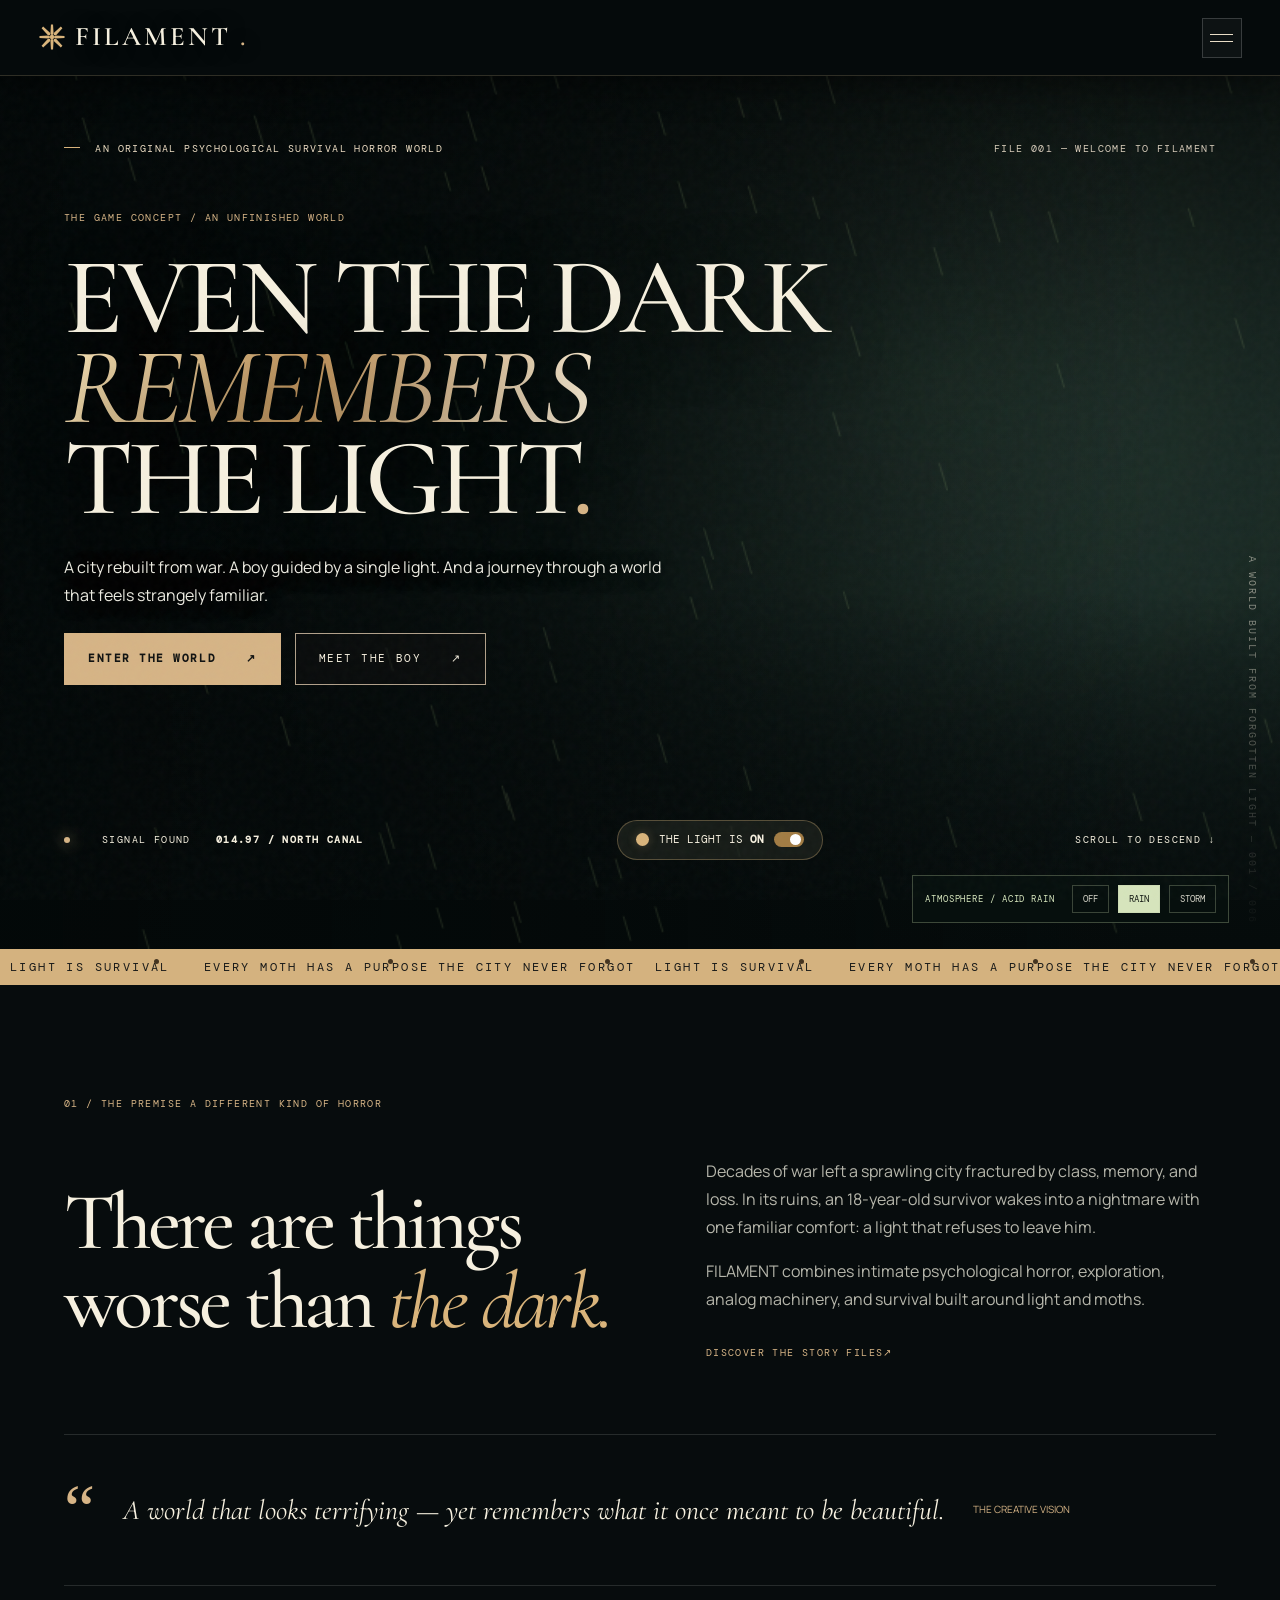
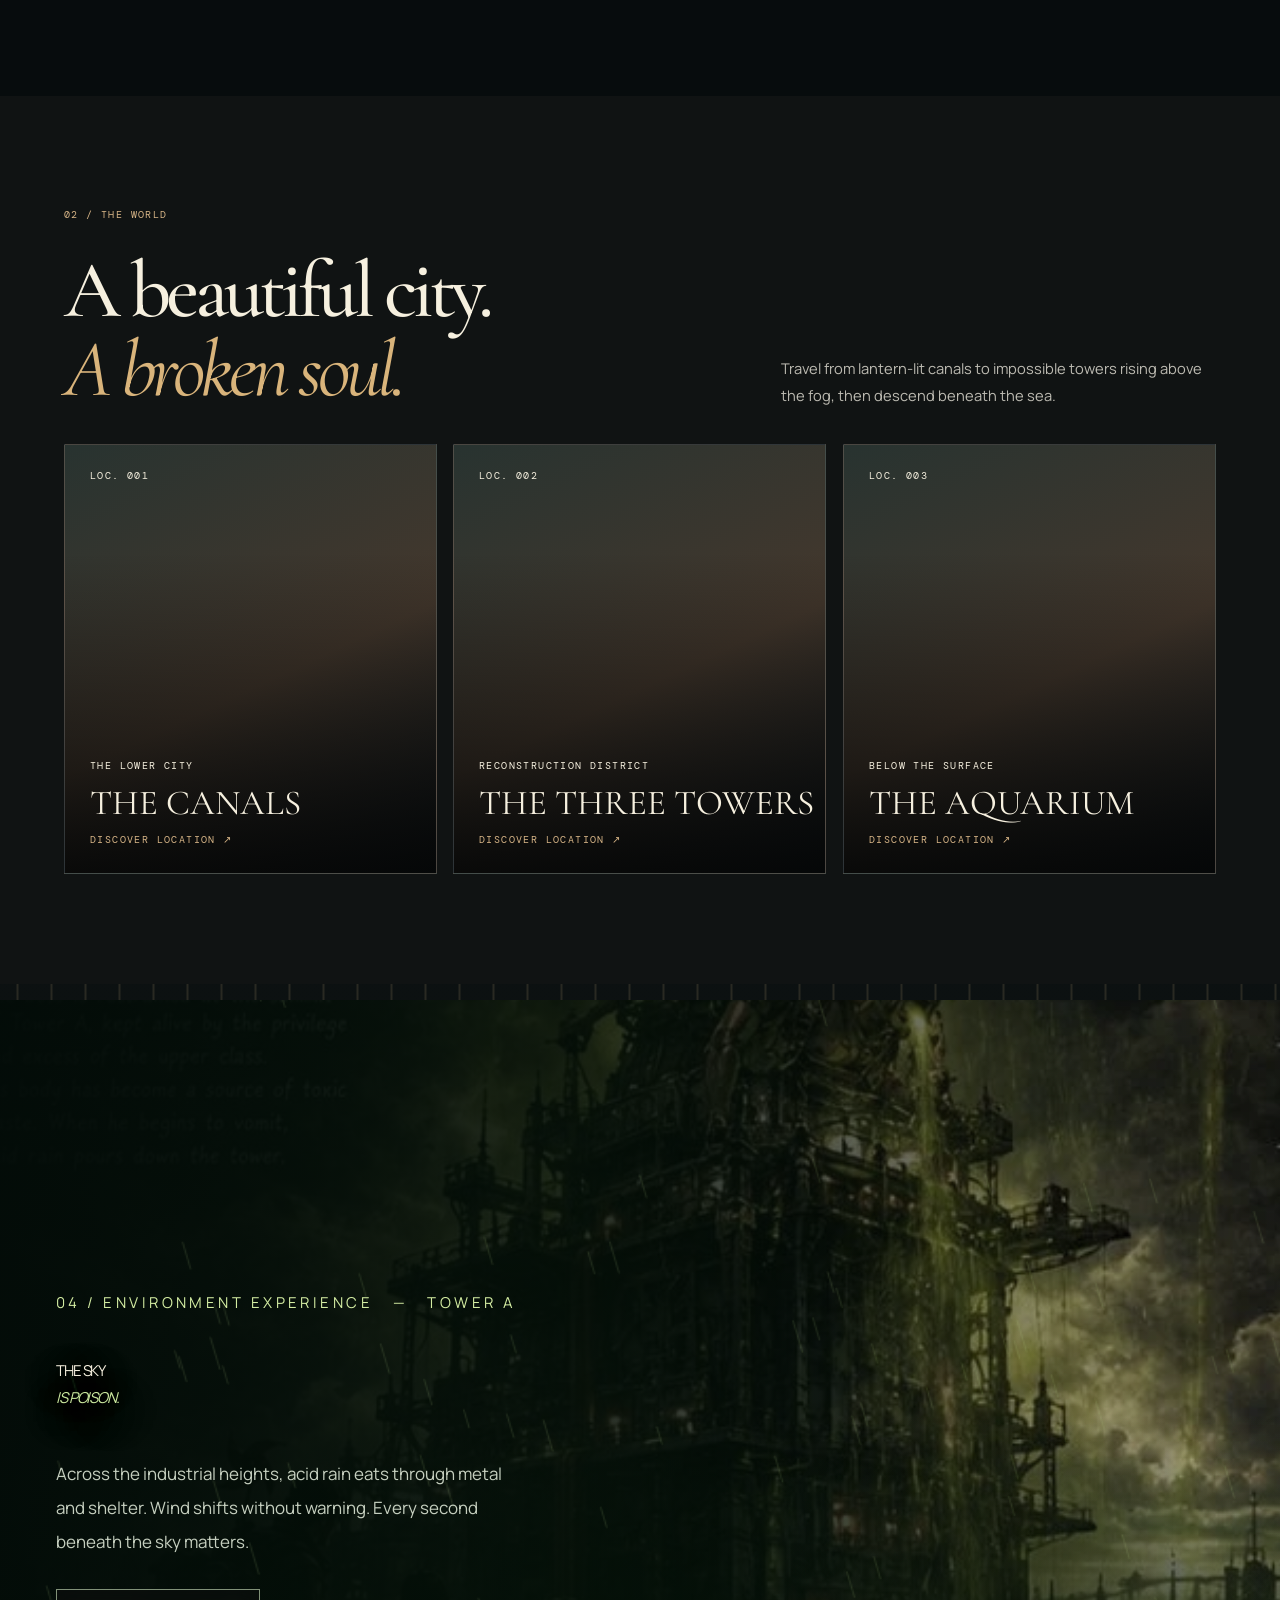
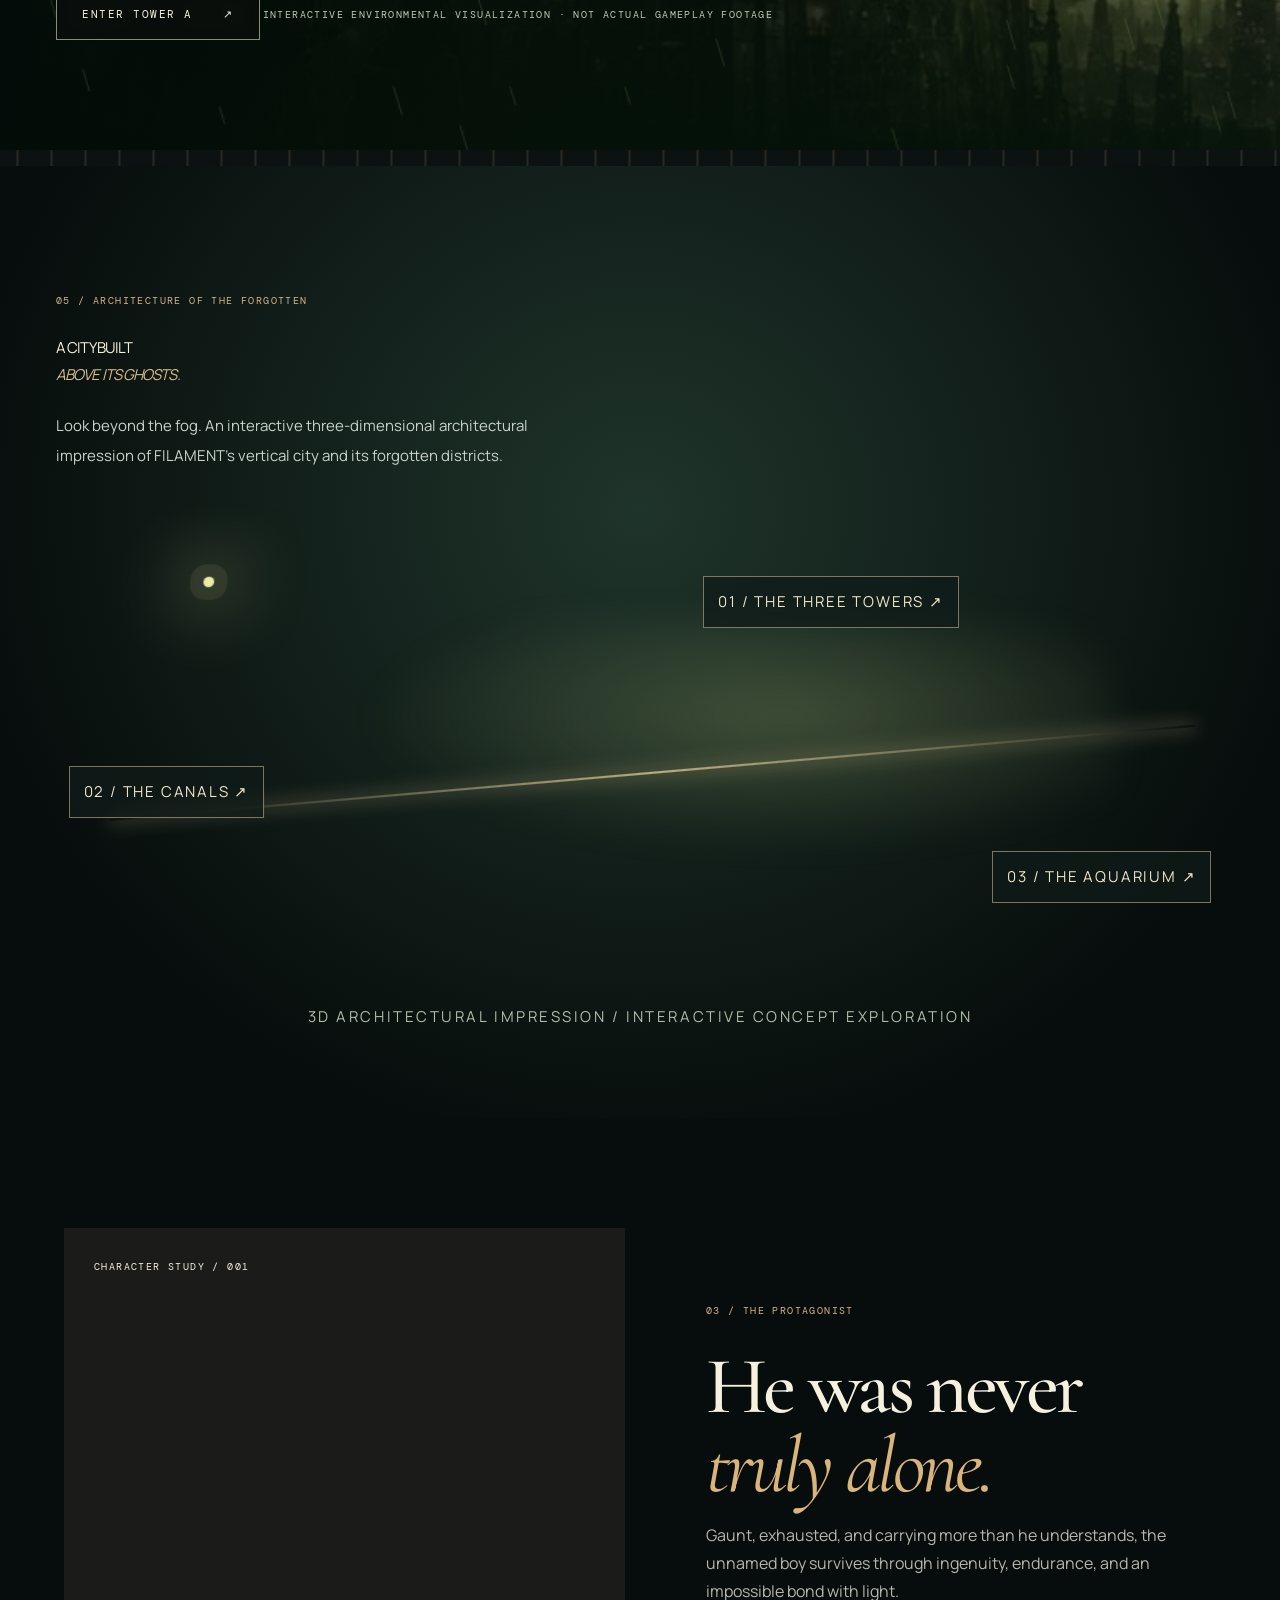
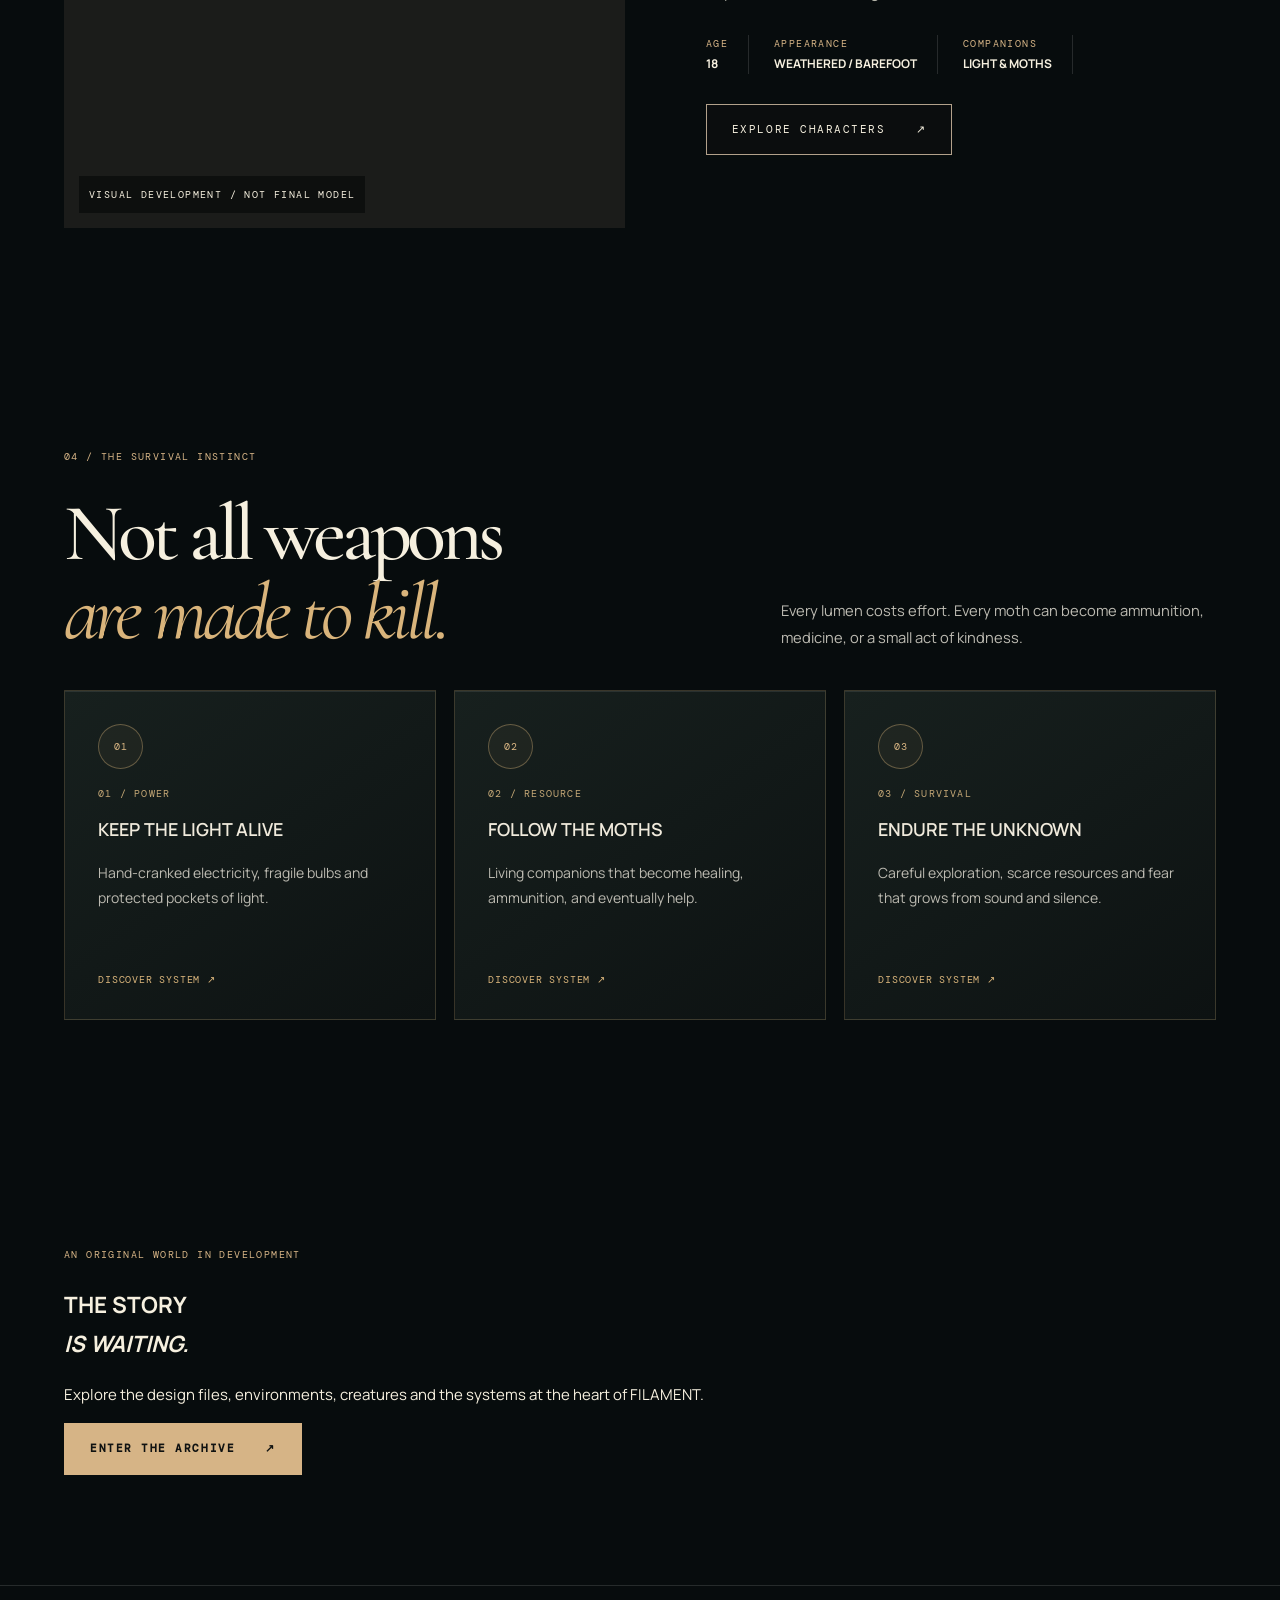
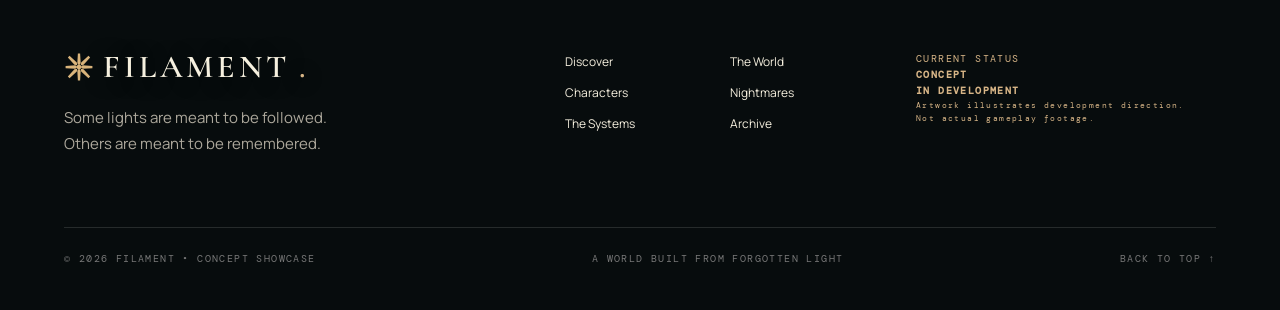
==== commit ac928efb: "Repair white controls and power console, restore balanced system cards, refine header emblem baselin" ====
--- a/index.html
+++ b/index.html
@@ -6,7 +6,7 @@
 <link rel="preconnect" href="https://fonts.googleapis.com"/><link rel="preconnect" href="https://fonts.gstatic.com" crossorigin/>
 <link href="https://fonts.googleapis.com/css2?family=Cormorant+Garamond:wght@400;500;600;700&family=DM+Mono:wght@400;500&family=Manrope:wght@400;500;600;700;800&display=swap" rel="stylesheet"/>
 <link rel="stylesheet" href="style.css"/><link rel="preload" as="image" href="assets/world-city.webp"/>
-<script src="script.js" defer></script><link rel="stylesheet" href="filament-immersive.css?v=4.1"/><link rel="stylesheet" href="filament-directors-cut.css?v=6"/><script src="filament-directors-cut.js?v=6" defer></script><link rel="stylesheet" href="filament-unified.css?v=7"><script src="filament-light.js?v=7" defer></script><link rel="stylesheet" href="filament-mobile-polish.css?v=11"><link rel="stylesheet" href="filament-layout-restored.css?v=10"><link rel="stylesheet" href="filament-structure-fix.css?v=12"><link rel="stylesheet" href="filament-v13-fixes.css?v=14"><link rel="stylesheet" href="filament-consistency.css?v=15"><link rel="stylesheet" href="filament-icon-cleanup.css?v=15"></head>
+<script src="script.js" defer></script><link rel="stylesheet" href="filament-immersive.css?v=4.1"/><link rel="stylesheet" href="filament-directors-cut.css?v=6"/><script src="filament-directors-cut.js?v=6" defer></script><link rel="stylesheet" href="filament-unified.css?v=7"><script src="filament-light.js?v=7" defer></script><link rel="stylesheet" href="filament-mobile-polish.css?v=11"><link rel="stylesheet" href="filament-layout-restored.css?v=10"><link rel="stylesheet" href="filament-structure-fix.css?v=12"><link rel="stylesheet" href="filament-v13-fixes.css?v=14"><link rel="stylesheet" href="filament-consistency.css?v=15"><link rel="stylesheet" href="filament-icon-cleanup.css?v=15"><link rel="stylesheet" href="filament-component-repair.css?v=16"></head>
 <body class="page-home"><div class="noise" aria-hidden="true"></div><div class="scroll-meter" id="scroll-meter"></div>
 <header class="site-header"><a class="wordmark" href="index.html" aria-label="FILAMENT home"><span class="brand-mark" aria-hidden="true"><svg class="filament-logo-symbol" xmlns="http://www.w3.org/2000/svg" viewBox="0 0 32 32" width="28" height="28" focusable="false" aria-hidden="true"><g fill="#d9b47b"><path d="M14.8 1.7h2.4l.6 10.4-1.8 2.4-1.8-2.4zM14.8 30.3h2.4l.6-10.4-1.8-2.4-1.8 2.4zM1.7 14.8v2.4l10.4.6 2.4-1.8-2.4-1.8zM30.3 14.8v2.4l-10.4.6-2.4-1.8 2.4-1.8zM5.9 4.1 4.1 5.9l7 7.8 3 .4-.4-3zM26.1 27.9l1.8-1.8-7-7.8-3-.4.4 3zM26.1 4.1l1.8 1.8-7 7.8-3 .4.4-3zM5.9 27.9l-1.8-1.8 7-7.8 3-.4-.4 3z"/><circle cx="16" cy="16" r="2.5"/></g></svg></span> FILAMENT<span class="wordmark-dot">.</span></a>
 <nav class="desktop-nav" aria-label="Main navigation"><a class="nav-link active" href="index.html">Discover</a><a class="nav-link " href="world.html">The World</a><a class="nav-link " href="characters.html">Characters</a><a class="nav-link " href="creatures.html">Nightmares</a><a class="nav-link " href="systems.html">The Systems</a><a class="nav-link " href="archive.html">Archive</a></nav><div class="header-actions"><span class="header-state"><i></i> IN DEVELOPMENT</span><button class="menu-trigger" id="menu-trigger" type="button" aria-label="Open navigation" aria-expanded="false"><span></span><span></span></button></div></header>
--- a/filament-component-repair.css
+++ b/filament-component-repair.css
@@ -0,0 +1,31 @@
+
+/* FILAMENT / component repair v16: no browser-default white controls */
+.system-home .systems-grid{display:grid!important;grid-template-columns:repeat(3,minmax(0,1fr))!important;gap:18px!important;align-items:stretch!important;margin-top:38px!important}
+.system-home .system-card{box-sizing:border-box!important;min-width:0!important;min-height:330px!important;display:flex!important;flex-direction:column!important;align-items:flex-start!important;gap:18px!important;padding:clamp(25px,2.6vw,42px)!important;background:linear-gradient(145deg,#17201e,#0d1212)!important;border:1px solid #d9b47b35!important;color:#f0eadc!important;transition:transform .25s,border-color .25s!important;overflow:hidden!important}
+.system-home .system-card:hover{transform:translateY(-4px)!important;border-color:#d9b47b99!important}
+.system-home .system-card .system-icon{width:45px!important;height:45px!important;flex:0 0 45px!important;margin:0!important}
+.system-home .system-card .card-index{font:10px 'DM Mono',monospace!important;letter-spacing:.12em!important;color:#c4a776!important;display:block!important}
+.system-home .system-card h3{font:600 clamp(17px,1.4vw,23px)/1.3 Manrope,sans-serif!important;margin:0!important}
+.system-home .system-card p{font:14px/1.85 Manrope,sans-serif!important;color:#bcbab1!important;margin:0!important}
+.system-home .system-card .text-link{margin-top:auto!important;color:#d9b47b!important;font:10px 'DM Mono',monospace!important;letter-spacing:.08em!important}
+.power-console{display:grid!important;grid-template-columns:minmax(0,1fr) minmax(0,1fr)!important;gap:0!important;align-items:stretch!important;min-width:0!important;border:1px solid #d9b47b36!important;background:#111917!important;margin-top:30px!important}
+.power-art{position:relative!important;min-width:0!important;min-height:540px!important;overflow:hidden!important;background:#101513!important}
+.power-art img{display:block!important;width:100%!important;height:100%!important;min-height:540px!important;object-fit:cover!important}
+.power-overlay{position:absolute!important;bottom:16px!important;left:16px!important;right:16px!important;font:10px 'DM Mono',monospace!important;letter-spacing:.1em!important;color:#e8cf9e!important;background:#07110edb!important;padding:10px!important}
+.power-interface{display:flex!important;flex-direction:column!important;align-items:stretch!important;gap:22px!important;min-width:0!important;padding:clamp(24px,4vw,65px)!important;background:linear-gradient(140deg,#17211c,#0c1412)!important}
+.console-top,.console-indicators{display:flex!important;flex-wrap:wrap!important;justify-content:space-between!important;gap:12px!important;color:#c4b79b!important;font:10px/1.5 'DM Mono',monospace!important}
+.charge-readout{display:flex!important;gap:12px!important;align-items:center!important}
+.charge-readout #charge-number{font:500 clamp(72px,8vw,130px)/1 'Cormorant Garamond',serif!important;color:#eadcc1!important}
+.charge-readout small{font:11px/1.5 'DM Mono',monospace!important;color:#c6b68e!important}
+.battery-track{height:11px!important;width:100%!important;border:1px solid #b7ae8a66!important;background:#030908!important;overflow:hidden!important}
+.battery-fill{height:100%!important;width:24%;background:linear-gradient(90deg,#a38e5b,#e7d3a0)!important;transition:width .3s!important}
+.crank-button{display:flex!important;align-items:center!important;justify-content:center!important;flex-wrap:wrap!important;gap:10px!important;width:100%!important;max-width:100%!important;min-height:58px!important;padding:16px 18px!important;white-space:normal!important;border:1px solid #d7b981!important;border-radius:2px!important;background:#d2b37c!important;color:#151713!important;box-shadow:none!important;text-shadow:none!important;cursor:pointer!important;font:700 12px/1.4 Manrope,sans-serif!important;letter-spacing:.06em!important;transition:background .2s,transform .2s!important}
+.crank-button:hover,.crank-button:focus-visible{background:#f0d39d!important;transform:translateY(-2px)!important}
+.crank-button small{flex-basis:100%!important;text-align:center!important;color:#323126!important;font:9px/1.5 'DM Mono',monospace!important;letter-spacing:.07em!important}
+.crank-icon{font-size:21px!important;line-height:1!important}
+.console-hint{font:12px/1.75 Manrope,sans-serif!important;color:#aaa99a!important;margin:0!important}
+button.filter-btn,button.tower-tab,button.moth-button{appearance:none!important;-webkit-appearance:none!important}
+button:focus-visible,a:focus-visible{outline:2px solid #e4c78a!important;outline-offset:3px!important}
+.site-header .wordmark .brand-mark{transform:translateY(2px)!important}
+@media(max-width:960px){.system-home .systems-grid{grid-template-columns:repeat(2,minmax(0,1fr))!important}.power-console{grid-template-columns:1fr!important}.power-art,.power-art img{min-height:390px!important;height:390px!important}}
+@media(max-width:640px){.system-home .systems-grid{grid-template-columns:1fr!important;gap:12px!important}.system-home .system-card{min-height:0!important;padding:25px!important}.power-art,.power-art img{height:290px!important;min-height:290px!important}.power-interface{padding:25px!important;gap:18px!important}.crank-button{padding:15px 12px!important}.site-header .wordmark .brand-mark{transform:translateY(2px)!important}}
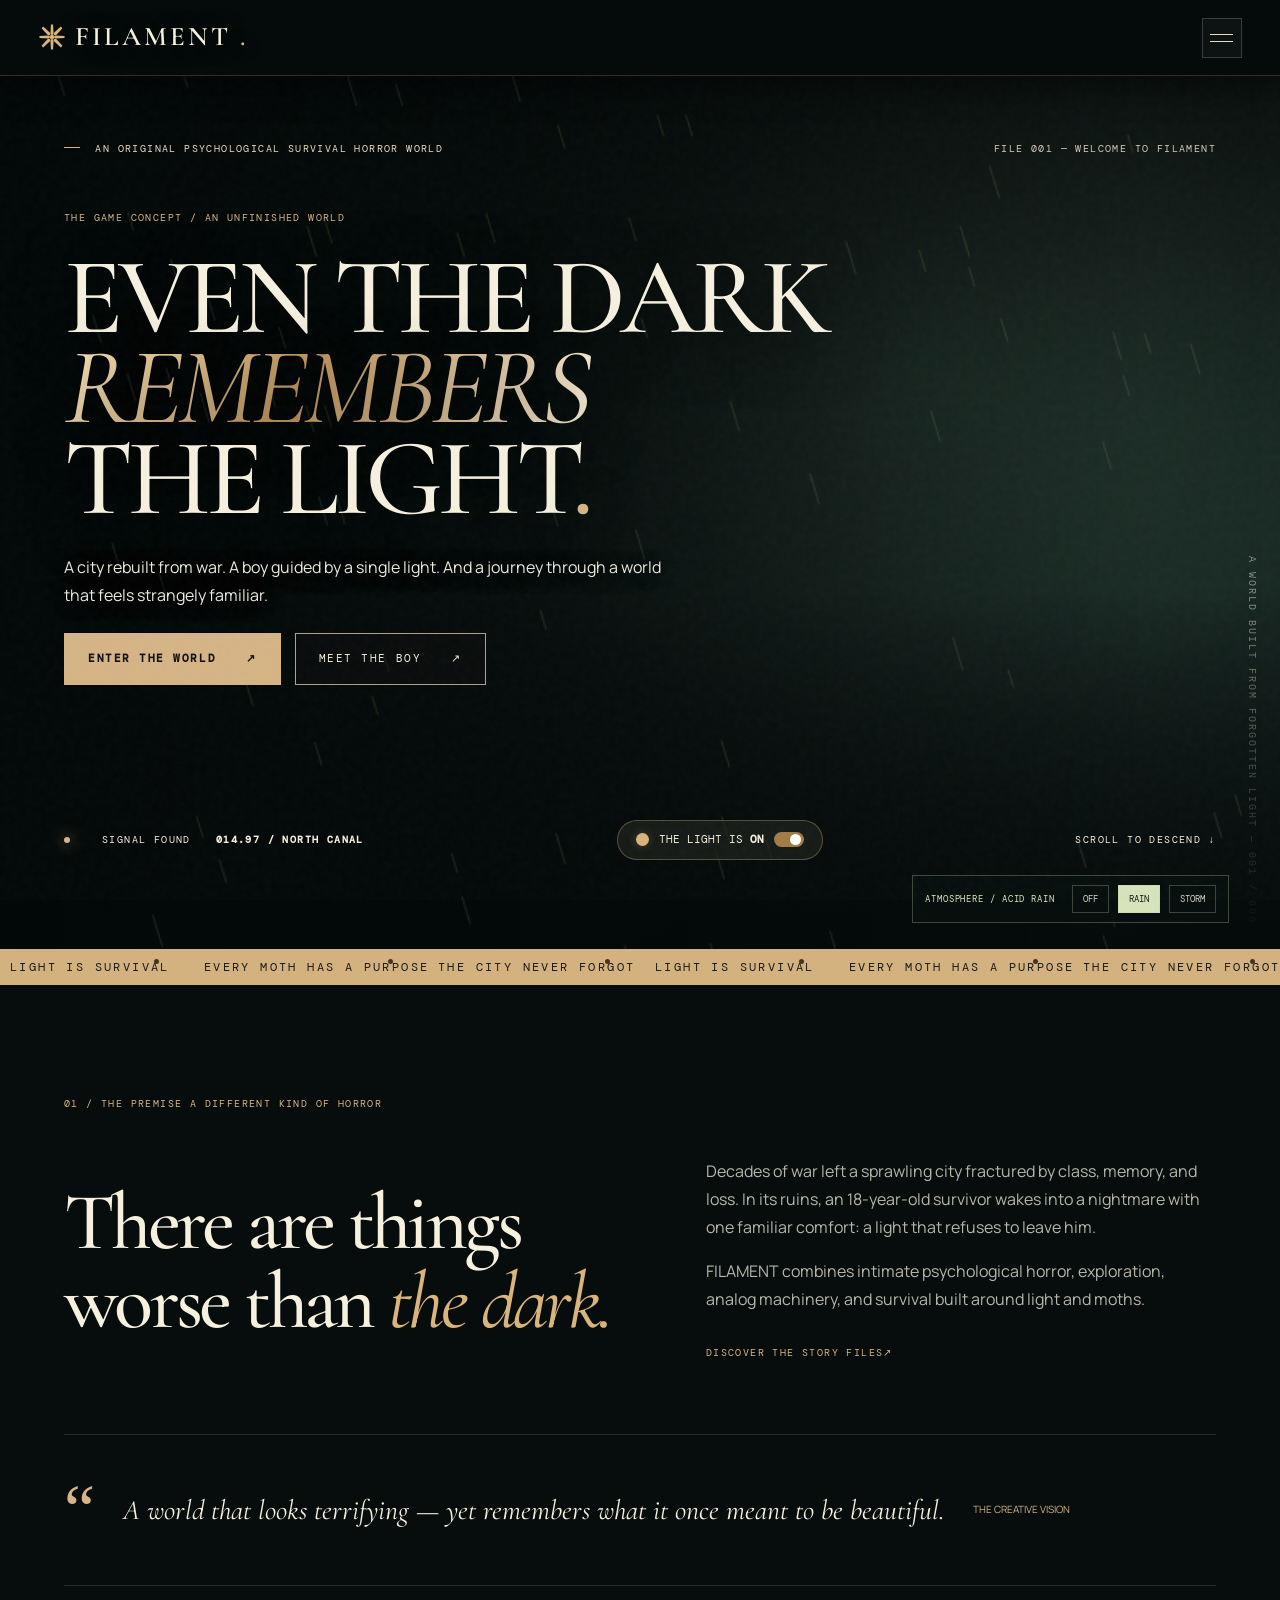
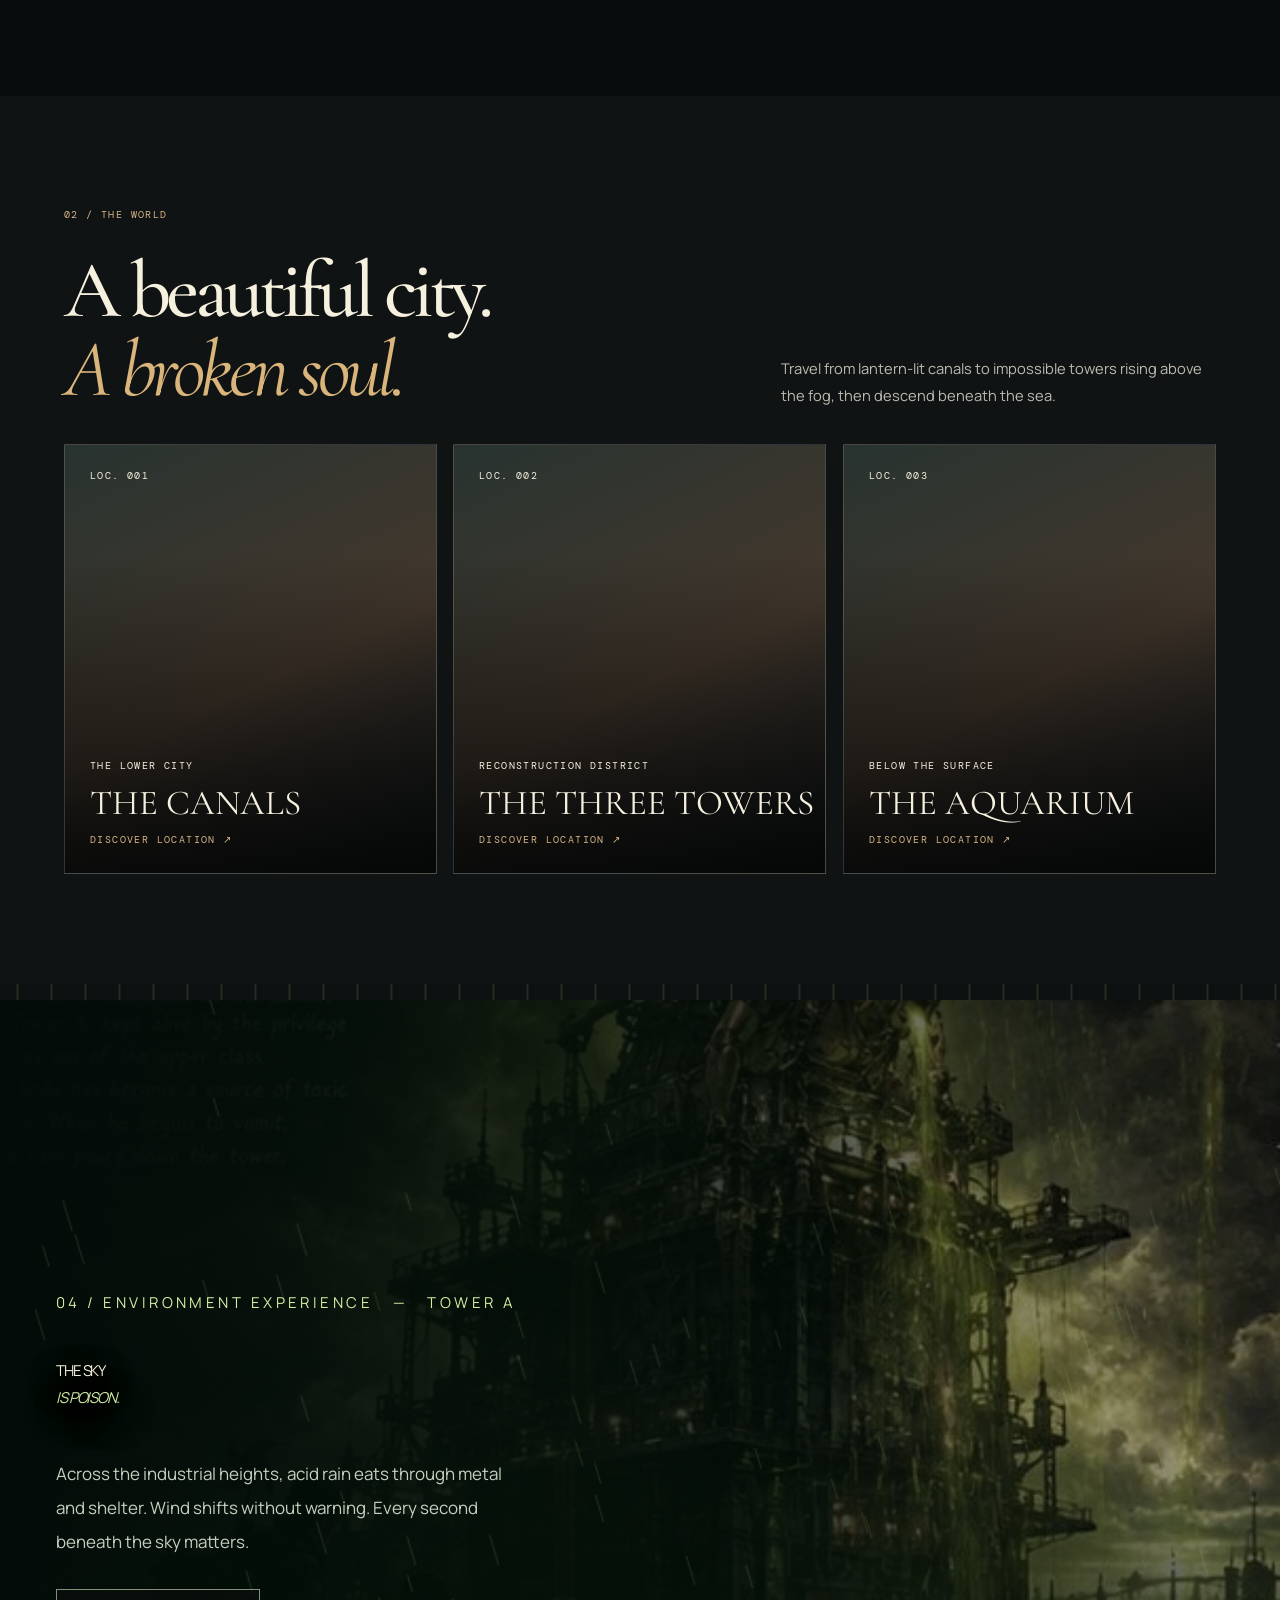
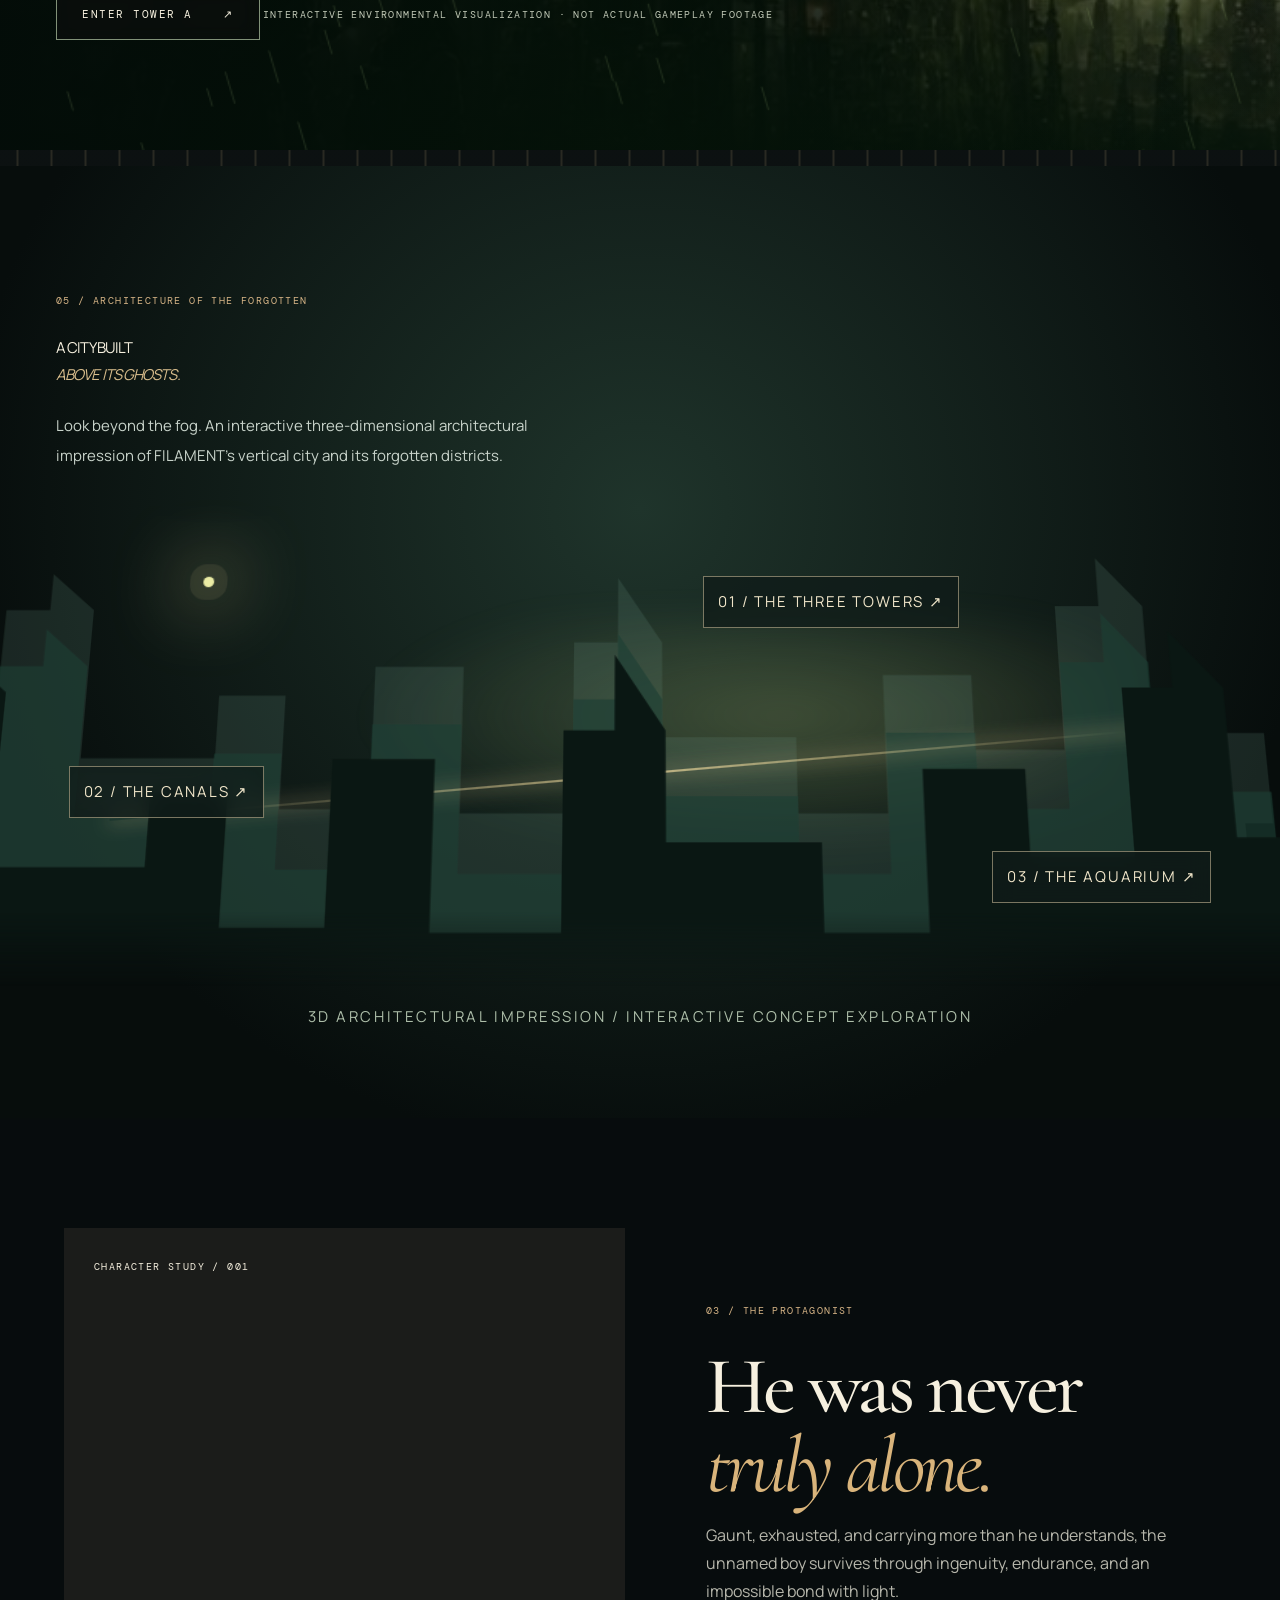
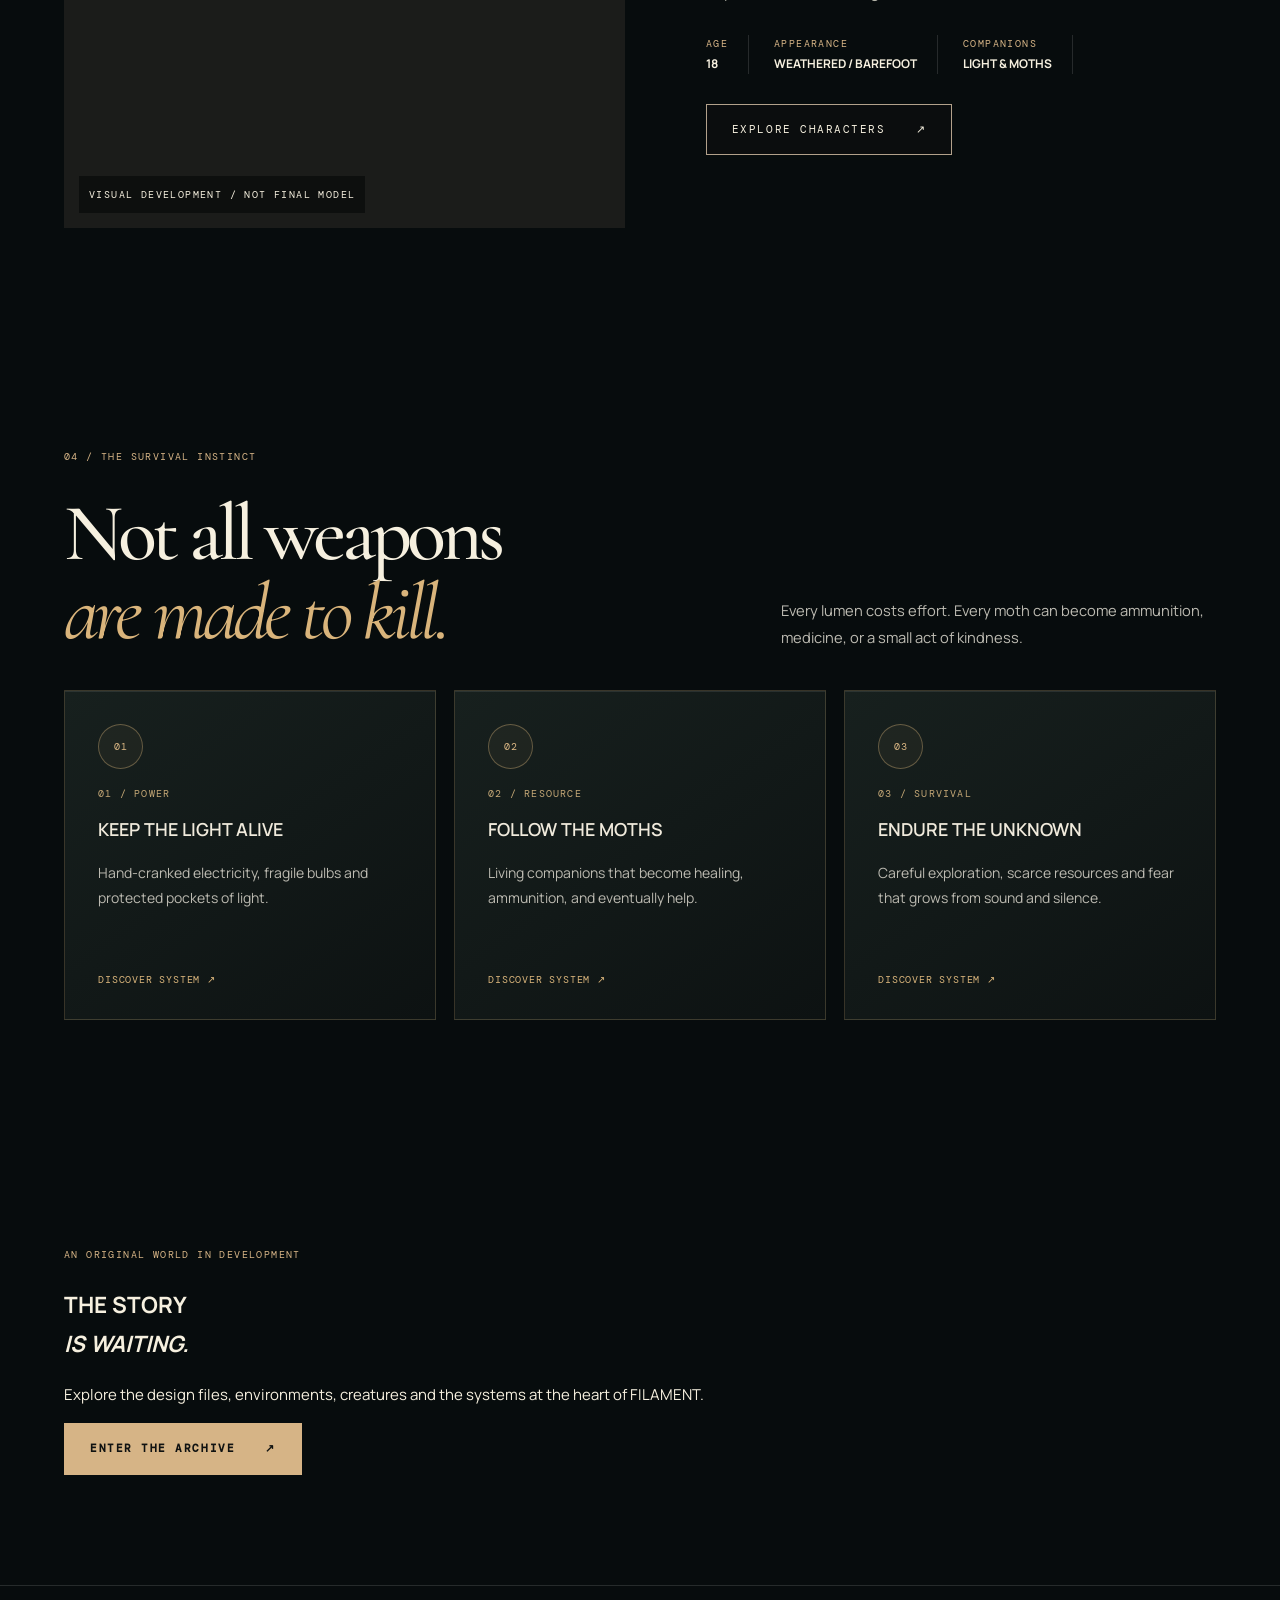
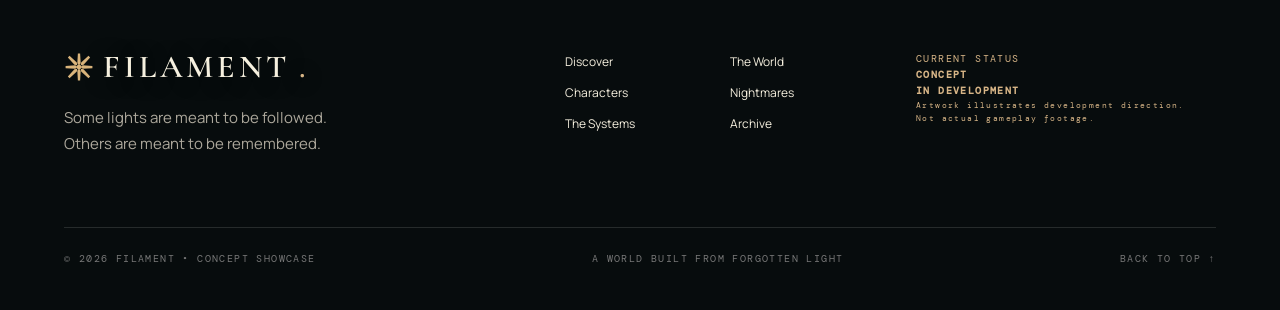
==== commit bd0bea4d: "Prepare homepage to use new transparent FILAMENT protagonist cutout with safe fallback" ====
--- a/index.html
+++ b/index.html
@@ -50,7 +50,7 @@
     <a class="diorama-hotspot c" href="world.html#aquarium">03 / THE AQUARIUM ↗</a>
   </div>
   <div class="diorama-note">3D ARCHITECTURAL IMPRESSION / INTERACTIVE CONCEPT EXPLORATION</div>
-</section><section class="section encounter-section"><div class="container encounter-grid"><div class="encounter-art reveal"><div class="vertical-label">CHARACTER STUDY / 001</div><img src="assets/char-full.webp" loading="lazy" alt="Full-body 3D-style character concept of the young protagonist"/><div class="encounter-art-note">VISUAL DEVELOPMENT / NOT FINAL MODEL</div></div><div class="encounter-copy reveal"><div class="section-kicker">03 / THE PROTAGONIST</div><h2 class="display-heading">He was never<br/><em>truly alone.</em></h2><p>Gaunt, exhausted, and carrying more than he understands, the unnamed boy survives through ingenuity, endurance, and an impossible bond with light.</p><div class="character-facts"><div><small>AGE</small><b>18</b></div><div><small>APPEARANCE</small><b>WEATHERED / BAREFOOT</b></div><div><small>COMPANIONS</small><b>LIGHT & MOTHS</b></div></div><a class="btn btn-outline" href="characters.html">EXPLORE CHARACTERS <span>↗</span></a></div></div></section>
+</section><section class="section encounter-section"><div class="container encounter-grid"><div class="encounter-art reveal"><div class="vertical-label">CHARACTER STUDY / 001</div><img src="assets/filament-home-character.webp" loading="lazy" alt="Full-body transparent 3D-style character artwork of the FILAMENT protagonist" onerror="this.onerror=null;this.src='assets/char-full.webp'"/><div class="encounter-art-note">VISUAL DEVELOPMENT / NOT FINAL MODEL</div></div><div class="encounter-copy reveal"><div class="section-kicker">03 / THE PROTAGONIST</div><h2 class="display-heading">He was never<br/><em>truly alone.</em></h2><p>Gaunt, exhausted, and carrying more than he understands, the unnamed boy survives through ingenuity, endurance, and an impossible bond with light.</p><div class="character-facts"><div><small>AGE</small><b>18</b></div><div><small>APPEARANCE</small><b>WEATHERED / BAREFOOT</b></div><div><small>COMPANIONS</small><b>LIGHT & MOTHS</b></div></div><a class="btn btn-outline" href="characters.html">EXPLORE CHARACTERS <span>↗</span></a></div></div></section>
 <section class="section system-home"><div class="container"><div class="section-header reveal"><div><div class="section-kicker">04 / THE SURVIVAL INSTINCT</div><h2 class="display-heading">Not all weapons<br/><em>are made to kill.</em></h2></div><p>Every lumen costs effort. Every moth can become ammunition, medicine, or a small act of kindness.</p></div><div class="systems-grid"><a class="system-card reveal" href="systems.html#light"><span class="system-icon" aria-hidden="true">01</span><span class="card-index">01 / POWER</span><h3>KEEP THE LIGHT ALIVE</h3><p>Hand-cranked electricity, fragile bulbs and protected pockets of light.</p><span class="text-link">DISCOVER SYSTEM ↗</span></a><a class="system-card reveal" href="systems.html#moths"><span class="system-icon" aria-hidden="true">02</span><span class="card-index">02 / RESOURCE</span><h3>FOLLOW THE MOTHS</h3><p>Living companions that become healing, ammunition, and eventually help.</p><span class="text-link">DISCOVER SYSTEM ↗</span></a><a class="system-card reveal" href="systems.html#survival"><span class="system-icon" aria-hidden="true">03</span><span class="card-index">03 / SURVIVAL</span><h3>ENDURE THE UNKNOWN</h3><p>Careful exploration, scarce resources and fear that grows from sound and silence.</p><span class="text-link">DISCOVER SYSTEM ↗</span></a></div></div></section>
 <section class="section final-statement"><div class="final-backdrop"></div><div class="container final-center reveal"><span class="section-kicker">AN ORIGINAL WORLD IN DEVELOPMENT</span><h2>THE STORY<br/><em>IS WAITING.</em></h2><p>Explore the design files, environments, creatures and the systems at the heart of FILAMENT.</p><a class="btn btn-gold" href="archive.html">ENTER THE ARCHIVE <span>↗</span></a></div></section>
 </main>
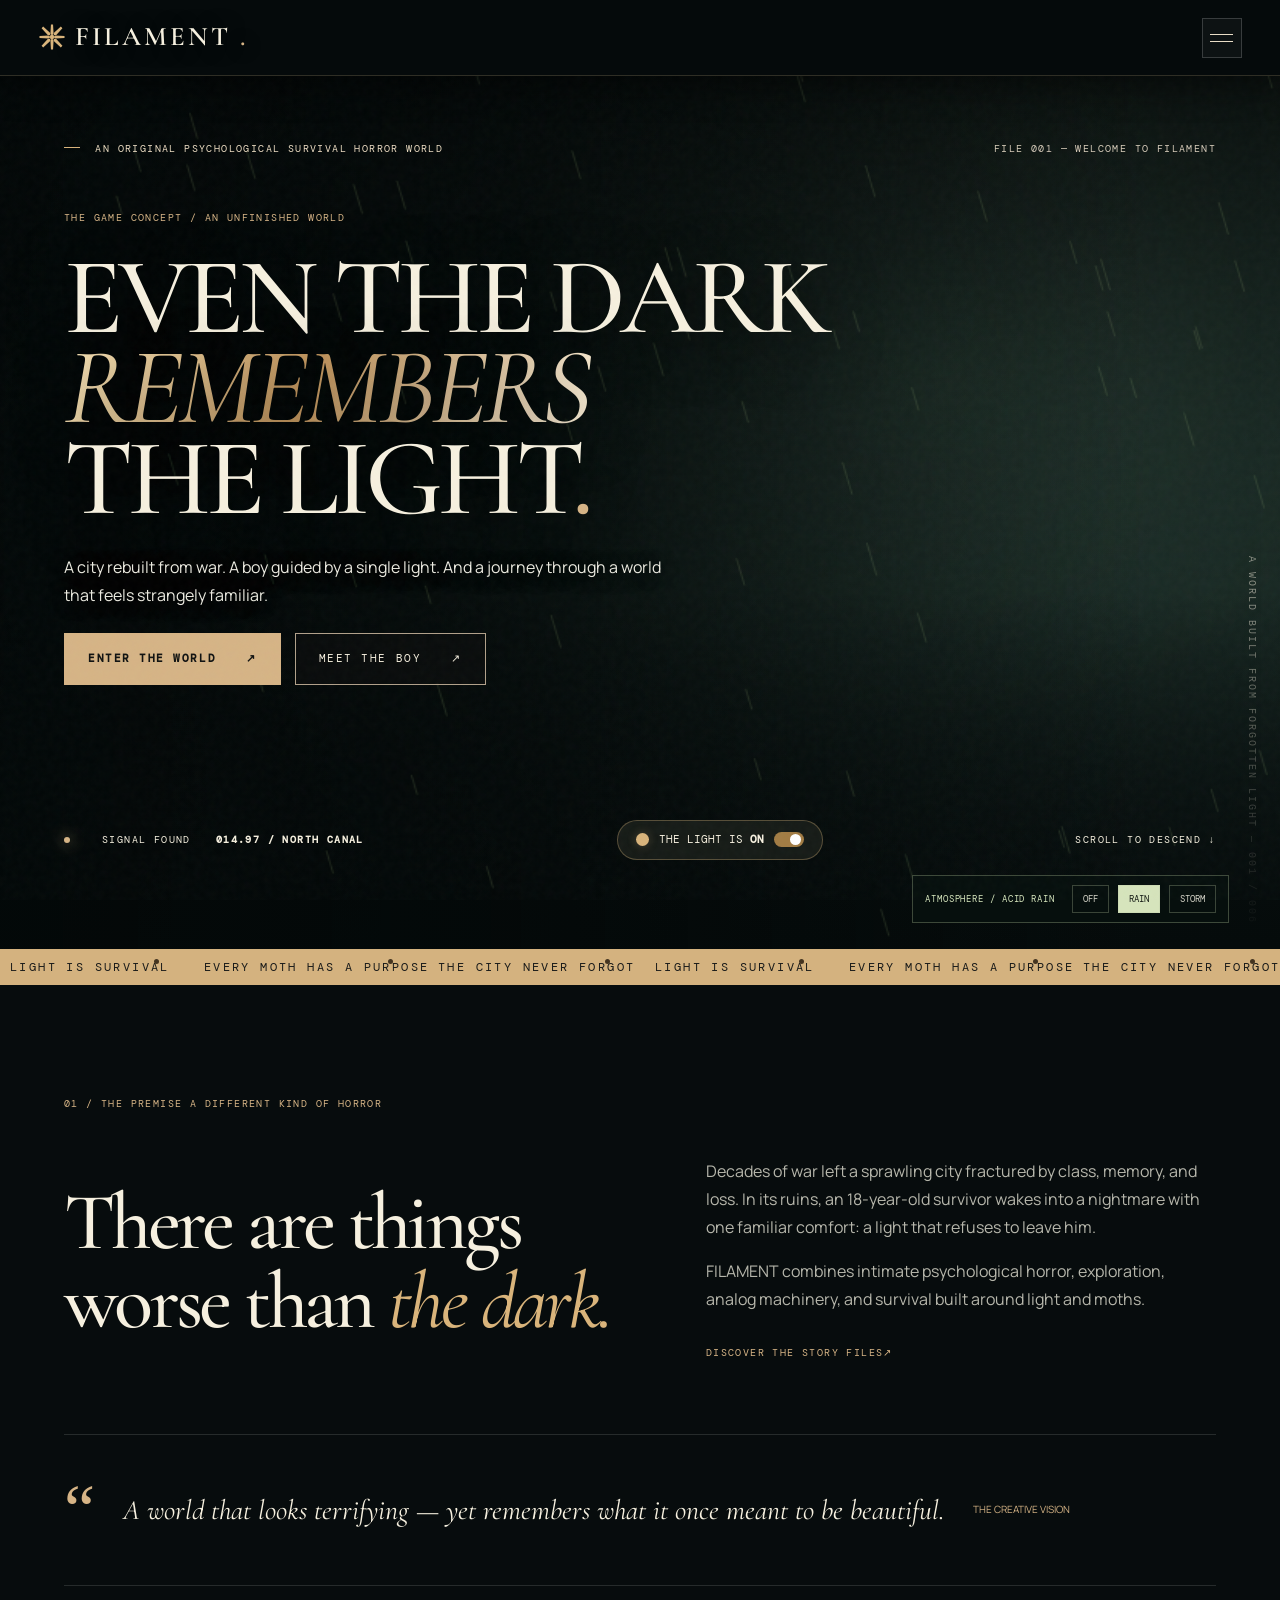
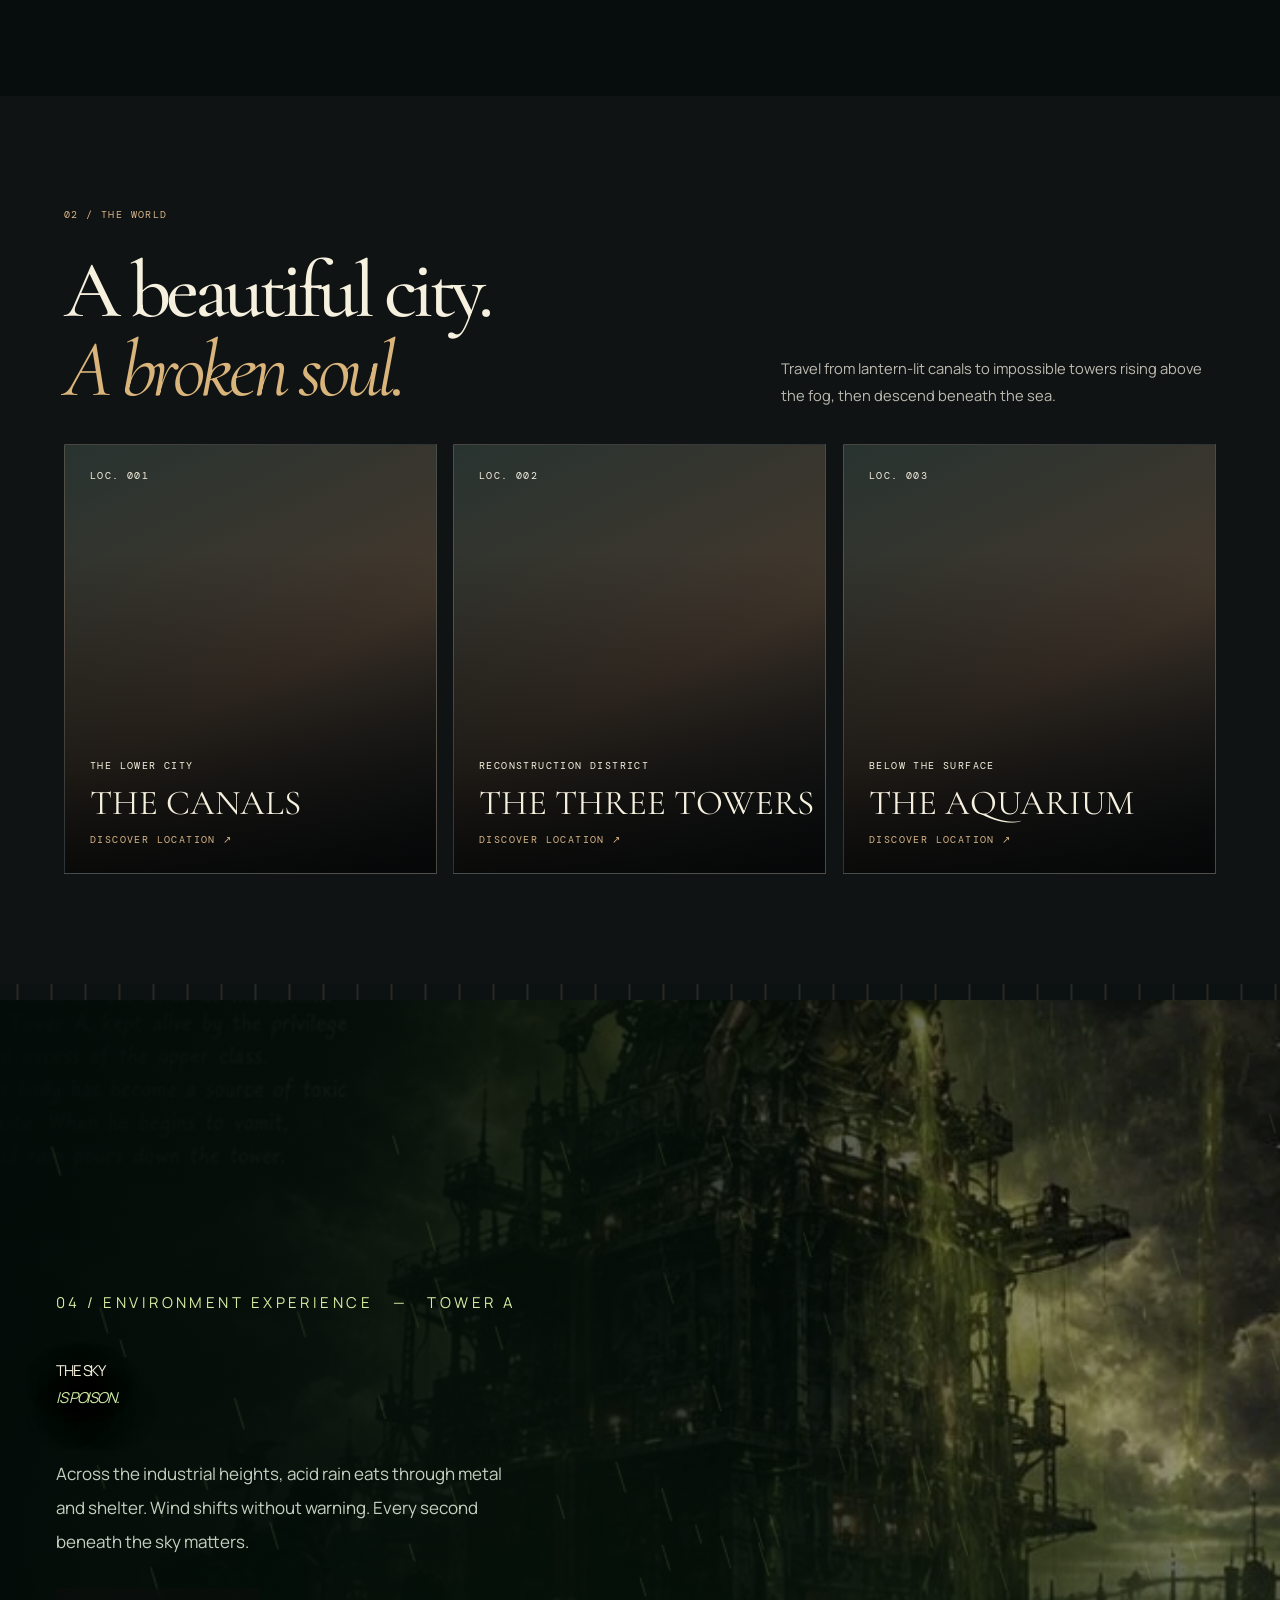
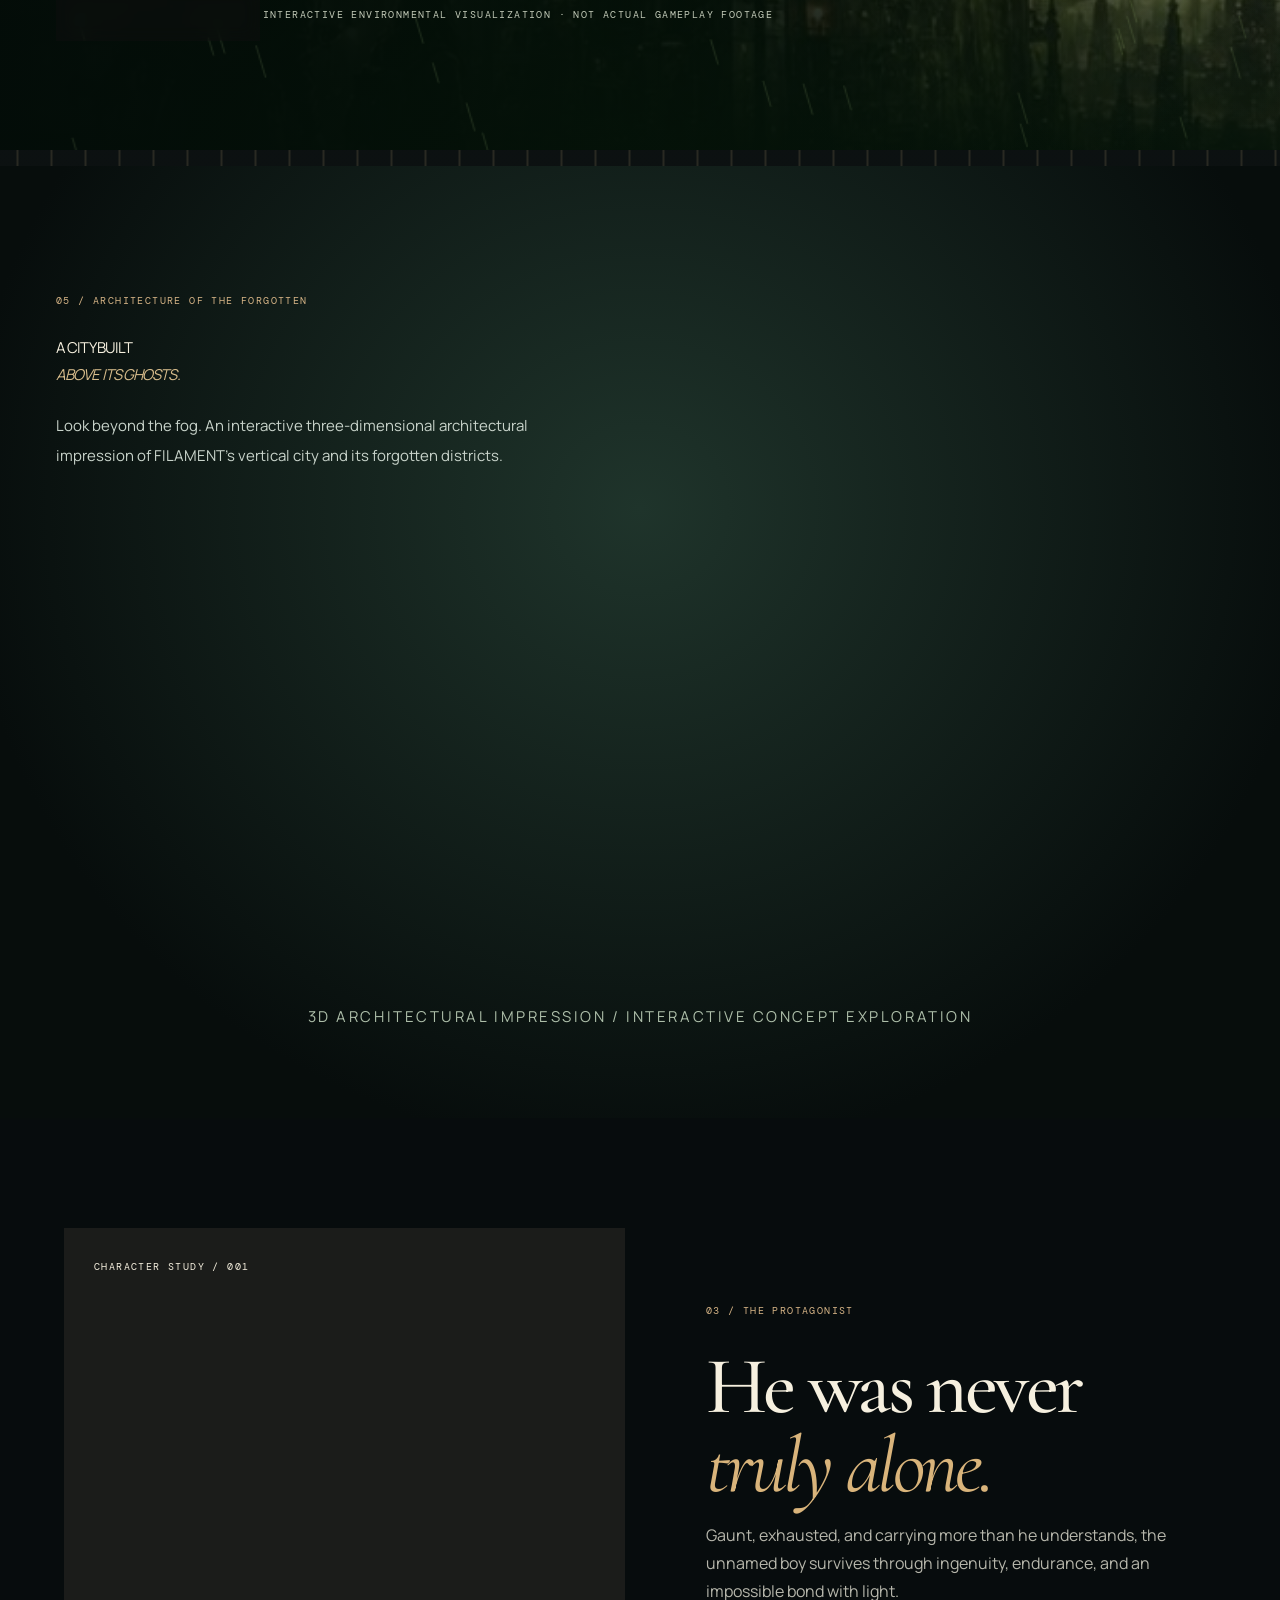
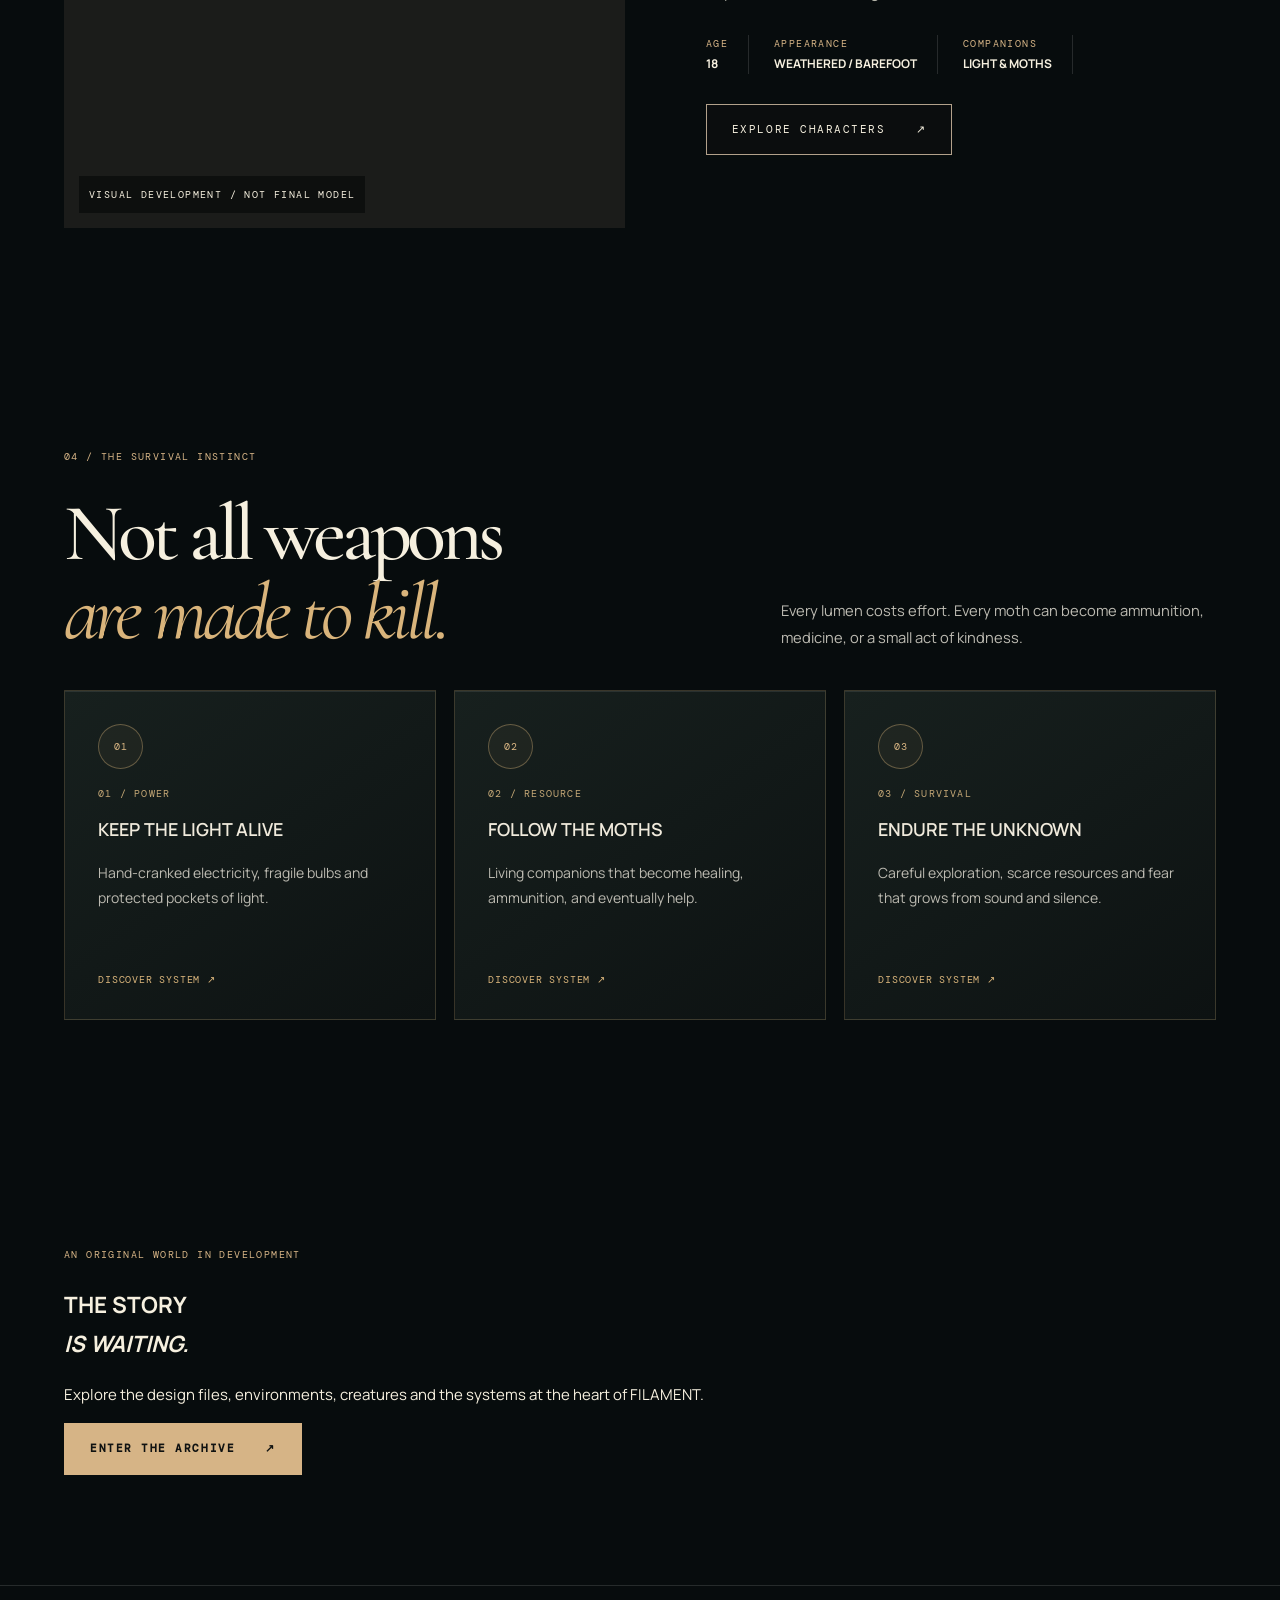
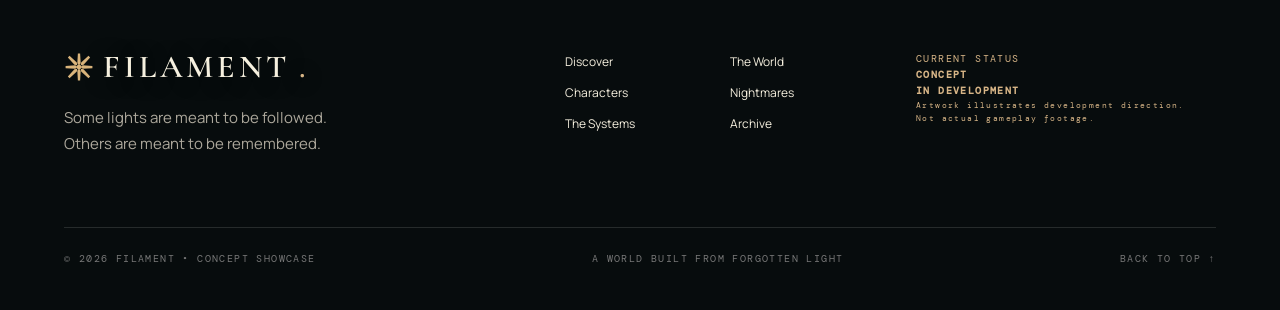
==== commit 248ac807: "SEO: optimize ten FILAMENT pages for indie survival horror discovery; add canonical, social metadata" ====
--- a/index.html
+++ b/index.html
@@ -1,12 +1,12 @@
 <!doctype html>
 <html lang="en"><head><meta charset="utf-8"/><meta name="viewport" content="width=device-width,initial-scale=1"/>
-<meta name="theme-color" content="#0b0e0e"/><meta name="description" content="Discover FILAMENT, an original psychological survival horror world. Explore its characters, haunted city, creatures and light-driven survival systems."/>
-<meta property="og:title" content="The Light Remembers | FILAMENT"/><meta property="og:description" content="Explore the atmospheric world, characters and survival systems of FILAMENT, a psychological horror game concept."/>
-<title>The Light Remembers | FILAMENT</title><link rel="icon" href="assets/favicon.svg" type="image/svg+xml"/>
+<meta name="theme-color" content="#0b0e0e"/><meta name="description" content="Discover FILAMENT, an indie psychological survival horror game in development. Explore a haunting postwar city, hand-cranked light, mysterious moths and its story."/>
+<meta property="og:title" content="FILAMENT — Indie Psychological Survival Horror Game"/><meta property="og:description" content="Discover FILAMENT, an indie psychological survival horror game in development. Explore a haunting postwar city, hand-cranked light, mysterious moths and its story."/>
+<title>FILAMENT — Indie Psychological Survival Horror Game</title><link rel="icon" href="assets/favicon.svg" type="image/svg+xml"/>
 <link rel="preconnect" href="https://fonts.googleapis.com"/><link rel="preconnect" href="https://fonts.gstatic.com" crossorigin/>
 <link href="https://fonts.googleapis.com/css2?family=Cormorant+Garamond:wght@400;500;600;700&family=DM+Mono:wght@400;500&family=Manrope:wght@400;500;600;700;800&display=swap" rel="stylesheet"/>
 <link rel="stylesheet" href="style.css"/><link rel="preload" as="image" href="assets/world-city.webp"/>
-<script src="script.js" defer></script><link rel="stylesheet" href="filament-immersive.css?v=4.1"/><link rel="stylesheet" href="filament-directors-cut.css?v=6"/><script src="filament-directors-cut.js?v=6" defer></script><link rel="stylesheet" href="filament-unified.css?v=7"><script src="filament-light.js?v=7" defer></script><link rel="stylesheet" href="filament-mobile-polish.css?v=11"><link rel="stylesheet" href="filament-layout-restored.css?v=10"><link rel="stylesheet" href="filament-structure-fix.css?v=12"><link rel="stylesheet" href="filament-v13-fixes.css?v=14"><link rel="stylesheet" href="filament-consistency.css?v=15"><link rel="stylesheet" href="filament-icon-cleanup.css?v=15"><link rel="stylesheet" href="filament-component-repair.css?v=16"></head>
+<script src="script.js" defer></script><link rel="stylesheet" href="filament-immersive.css?v=4.1"/><link rel="stylesheet" href="filament-directors-cut.css?v=6"/><script src="filament-directors-cut.js?v=6" defer></script><link rel="stylesheet" href="filament-unified.css?v=7"><script src="filament-light.js?v=7" defer></script><link rel="stylesheet" href="filament-mobile-polish.css?v=11"><link rel="stylesheet" href="filament-layout-restored.css?v=10"><link rel="stylesheet" href="filament-structure-fix.css?v=12"><link rel="stylesheet" href="filament-v13-fixes.css?v=14"><link rel="stylesheet" href="filament-consistency.css?v=15"><link rel="stylesheet" href="filament-icon-cleanup.css?v=15"><link rel="stylesheet" href="filament-component-repair.css?v=16"><link rel="canonical" href="https://filament.veefivee.com/"/><meta name="robots" content="index,follow,max-image-preview:large"/><meta property="og:type" content="website"/><meta property="og:url" content="https://filament.veefivee.com/"/><meta property="og:image" content="https://filament.veefivee.com/assets/world-city.webp"/><meta property="og:site_name" content="FILAMENT"/><meta name="twitter:card" content="summary_large_image"/><meta name="twitter:title" content="FILAMENT — Indie Psychological Survival Horror Game"/><meta name="twitter:description" content="Discover FILAMENT, an indie psychological survival horror game in development. Explore a haunting postwar city, hand-cranked light, mysterious moths and its story."/><meta name="twitter:image" content="https://filament.veefivee.com/assets/world-city.webp"/><script type="application/ld+json">{"@context":"https://schema.org","@graph":[{"@type":"WebSite","name":"FILAMENT","url":"https://filament.veefivee.com/","description":"Official concept website for FILAMENT, an indie psychological survival horror game in development."},{"@type":"VideoGame","name":"FILAMENT","url":"https://filament.veefivee.com/","description":"An indie psychological survival horror game concept set in a mysterious postwar city where light is a scarce resource.","genre":["Psychological horror","Survival horror","Adventure"],"gamePlatform":"PC","image":"https://filament.veefivee.com/assets/world-city.webp","inLanguage":"en"}]}</script></head>
 <body class="page-home"><div class="noise" aria-hidden="true"></div><div class="scroll-meter" id="scroll-meter"></div>
 <header class="site-header"><a class="wordmark" href="index.html" aria-label="FILAMENT home"><span class="brand-mark" aria-hidden="true"><svg class="filament-logo-symbol" xmlns="http://www.w3.org/2000/svg" viewBox="0 0 32 32" width="28" height="28" focusable="false" aria-hidden="true"><g fill="#d9b47b"><path d="M14.8 1.7h2.4l.6 10.4-1.8 2.4-1.8-2.4zM14.8 30.3h2.4l.6-10.4-1.8-2.4-1.8 2.4zM1.7 14.8v2.4l10.4.6 2.4-1.8-2.4-1.8zM30.3 14.8v2.4l-10.4.6-2.4-1.8 2.4-1.8zM5.9 4.1 4.1 5.9l7 7.8 3 .4-.4-3zM26.1 27.9l1.8-1.8-7-7.8-3-.4.4 3zM26.1 4.1l1.8 1.8-7 7.8-3 .4.4-3zM5.9 27.9l-1.8-1.8 7-7.8 3-.4-.4 3z"/><circle cx="16" cy="16" r="2.5"/></g></svg></span> FILAMENT<span class="wordmark-dot">.</span></a>
 <nav class="desktop-nav" aria-label="Main navigation"><a class="nav-link active" href="index.html">Discover</a><a class="nav-link " href="world.html">The World</a><a class="nav-link " href="characters.html">Characters</a><a class="nav-link " href="creatures.html">Nightmares</a><a class="nav-link " href="systems.html">The Systems</a><a class="nav-link " href="archive.html">Archive</a></nav><div class="header-actions"><span class="header-state"><i></i> IN DEVELOPMENT</span><button class="menu-trigger" id="menu-trigger" type="button" aria-label="Open navigation" aria-expanded="false"><span></span><span></span></button></div></header>
